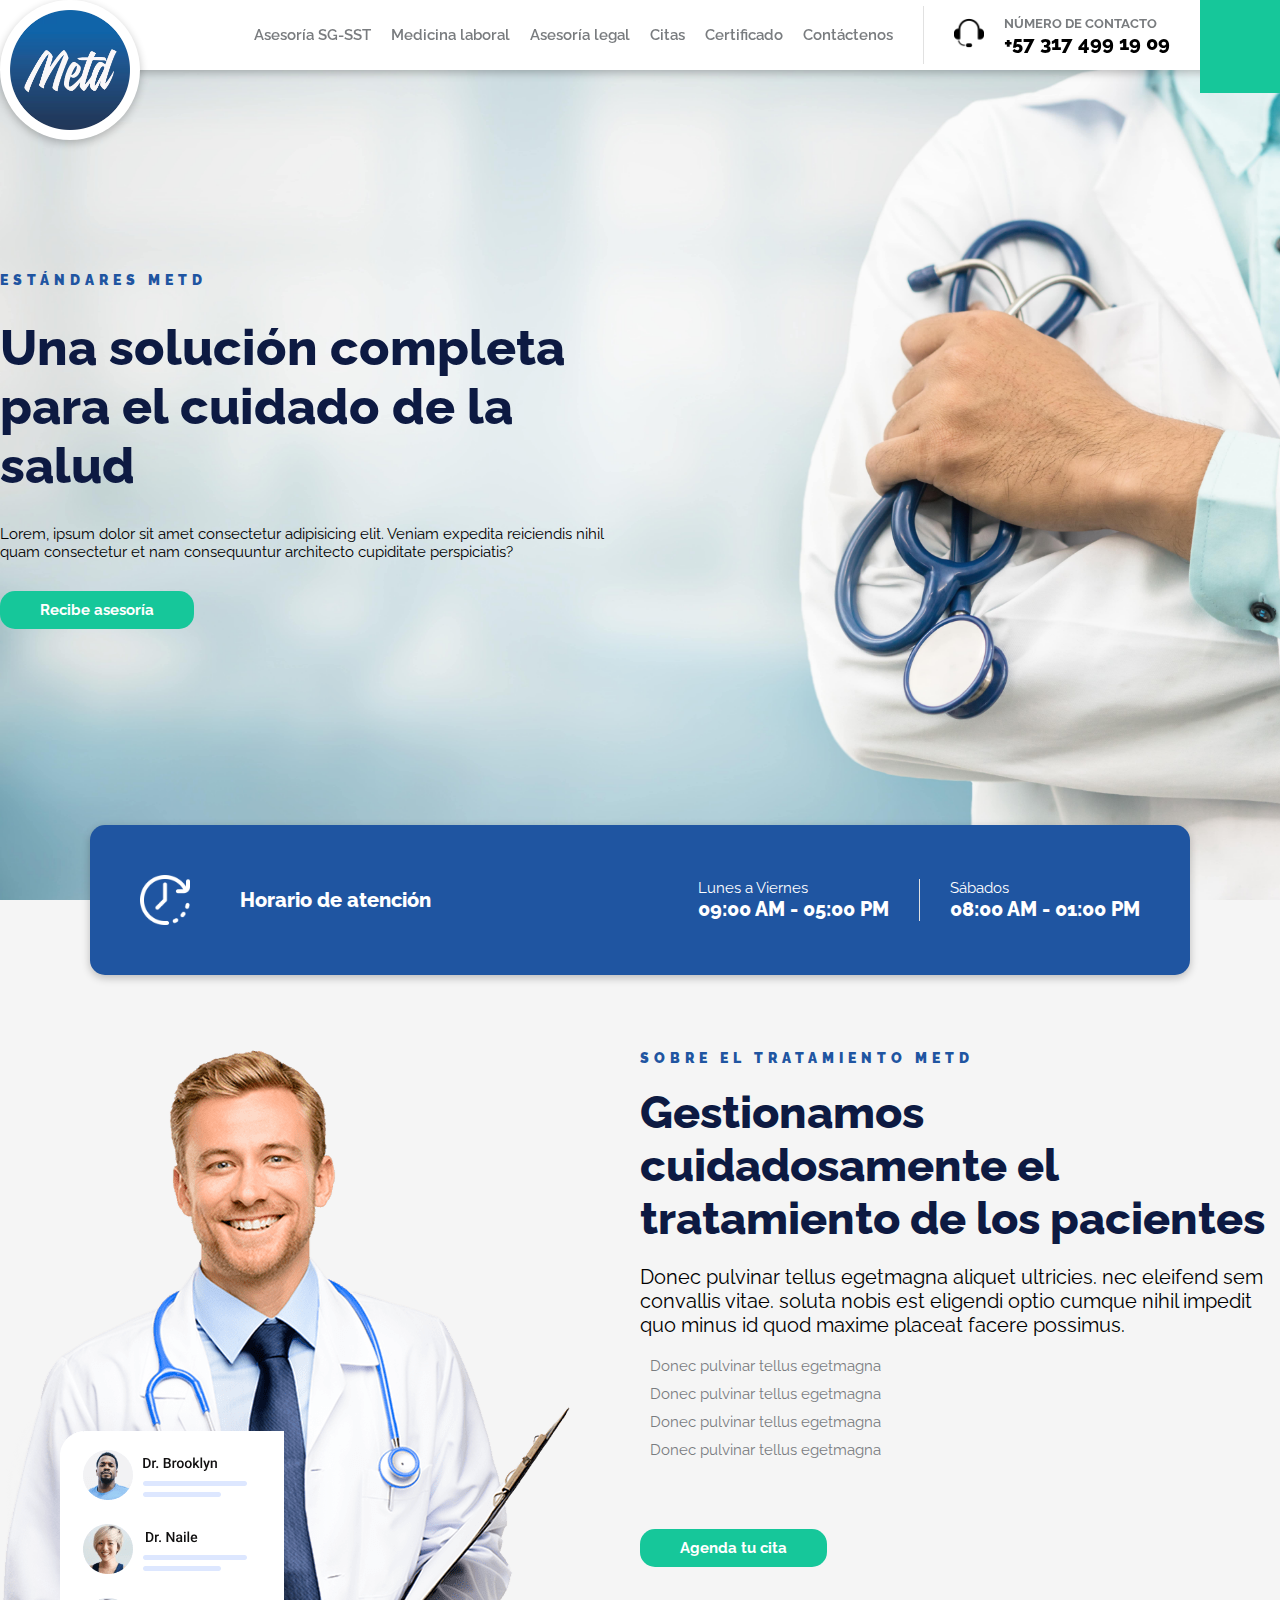
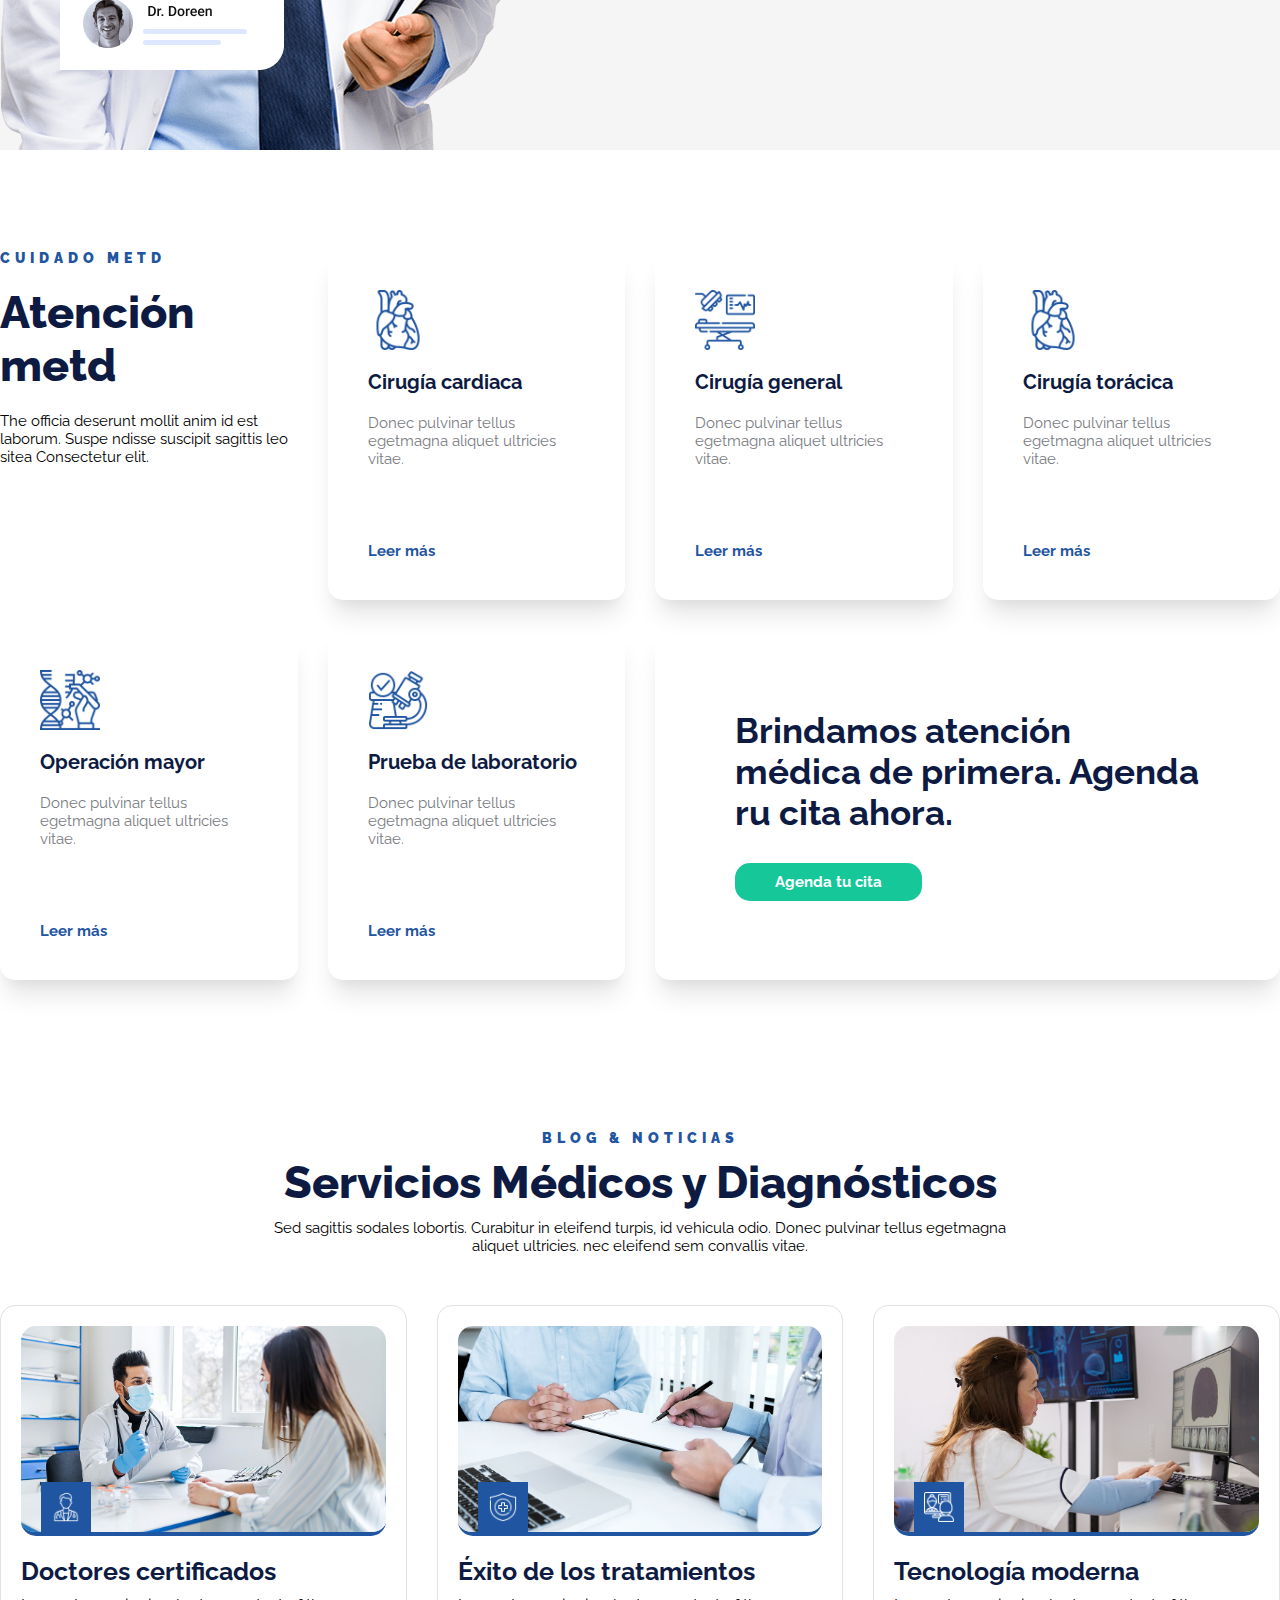
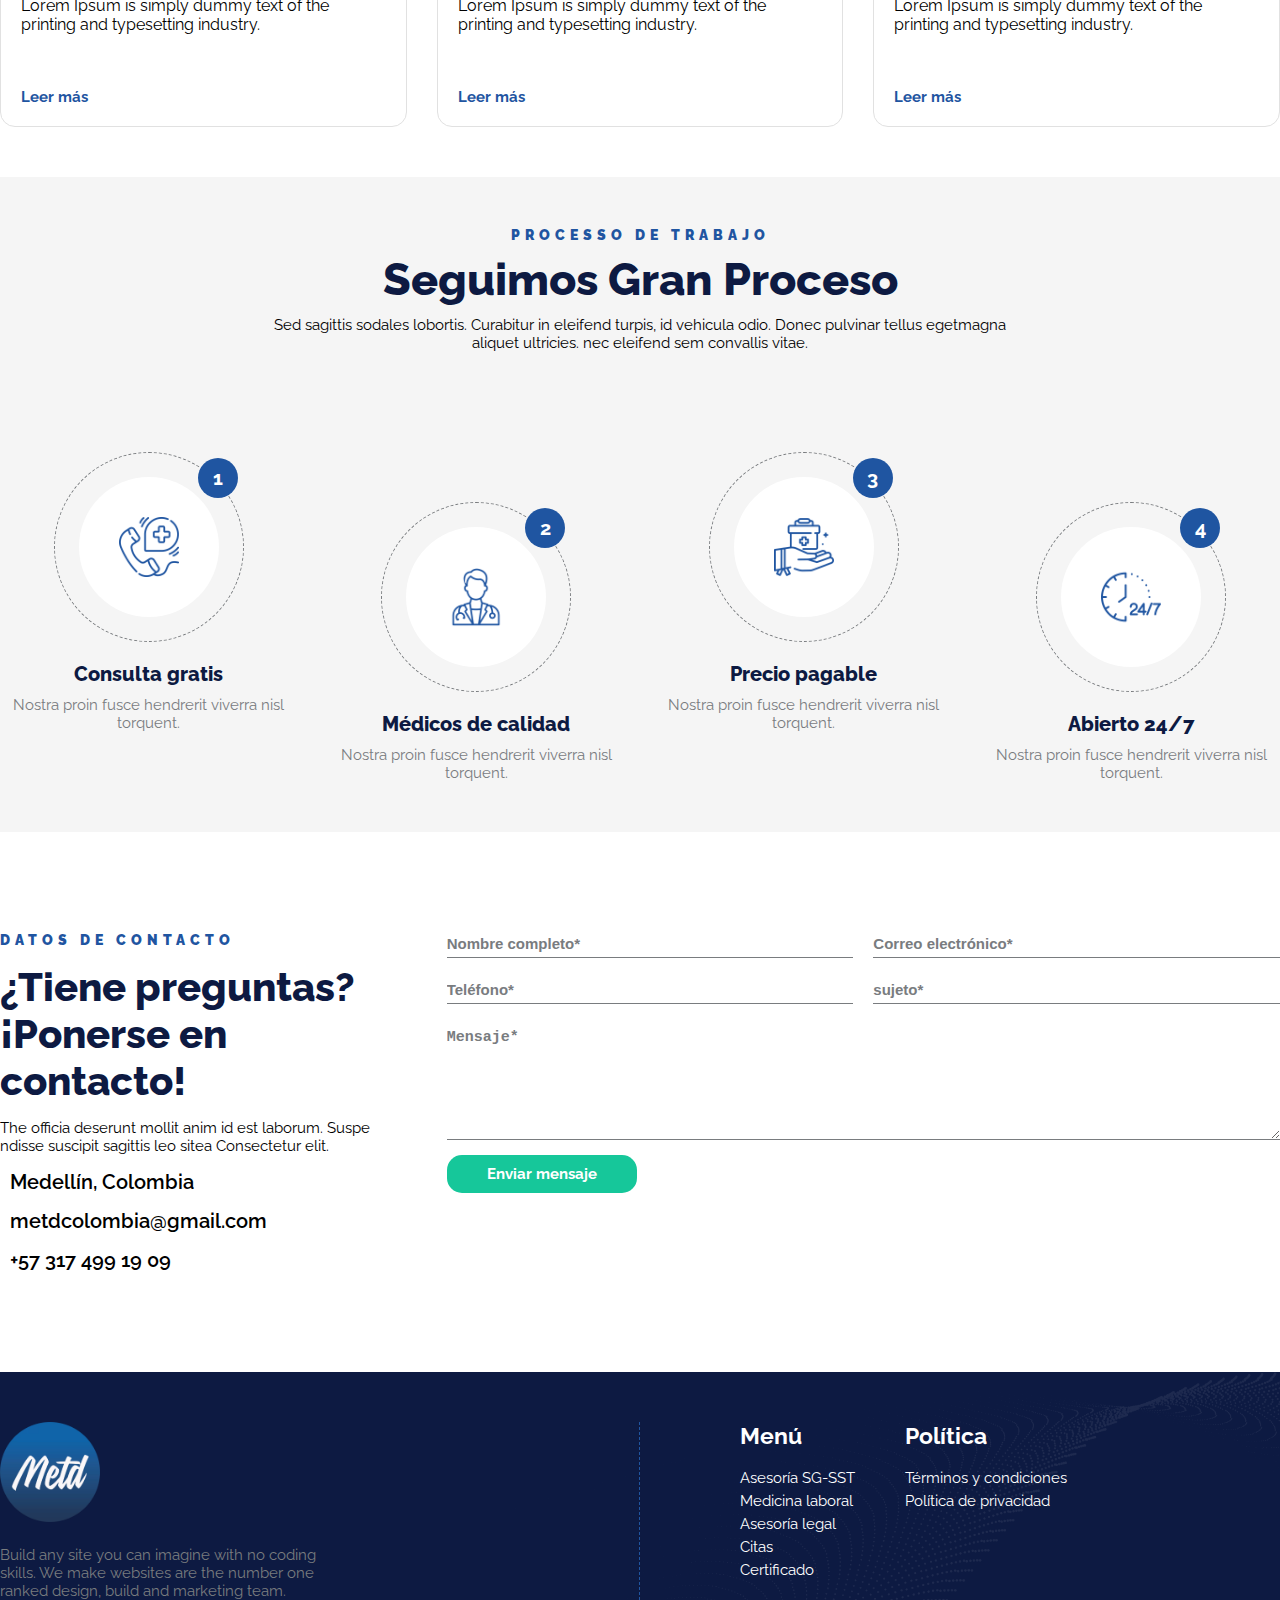
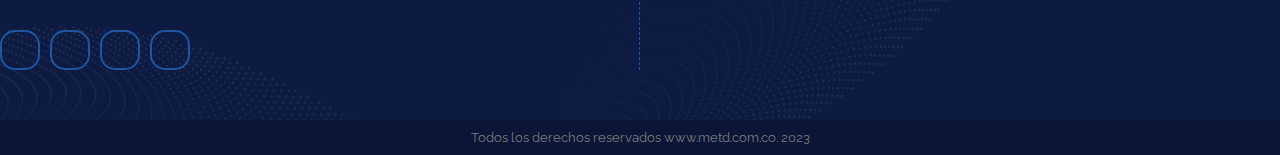
==== index.html @ d7924071 "cambios" ====
<!DOCTYPE html>
<html lang="en">
<head>
    <meta charset="UTF-8">
    <meta http-equiv="X-UA-Compatible" content="IE=edge">
    <meta name="viewport" content="width=device-width, initial-scale=1.0">

    <!-- ---------------ANIMATE_AOS---------------------- -->
    <link href="https://unpkg.com/aos@2.3.1/dist/aos.css" rel="stylesheet">

    <!-- ----------LINKS OWL CAROUSEL----------------- -->    
    <link rel="stylesheet" href="https://cdnjs.cloudflare.com/ajax/libs/OwlCarousel2/2.3.4/assets/owl.carousel.min.css"/>
    <link rel="stylesheet" href="https://cdnjs.cloudflare.com/ajax/libs/OwlCarousel2/2.3.4/assets/owl.theme.default.min.css"/>

    <!-- -----------BOOTSTRAP------------------ -->
    <link href="https://cdn.jsdelivr.net/npm/bootstrap@5.2.2/dist/css/bootstrap.min.css" rel="stylesheet" integrity="sha384-Zenh87qX5JnK2Jl0vWa8Ck2rdkQ2Bzep5IDxbcnCeuOxjzrPF/et3URy9Bv1WTRi" crossorigin="anonymous"/>

    <!-- ----------LINKS FONTAWESOME -------------------->
    <link rel="stylesheet" href="https://cdnjs.cloudflare.com/ajax/libs/font-awesome/6.2.0/css/all.min.css" integrity="sha512-xh6O/CkQoPOWDdYTDqeRdPCVd1SpvCA9XXcUnZS2FmJNp1coAFzvtCN9BmamE+4aHK8yyUHUSCcJHgXloTyT2A==" crossorigin="anonymous" referrerpolicy="no-referrer" />

    <title>Home | Metd</title>

    <link rel="stylesheet" href="css/style.css?v=1.4">
    <link rel="stylesheet" href="css/frameWorkLaooz.css?v=1.4">

</head>
<body>

    <!-- -------------------HEADER-------------------------- -->
    <header class="header width-100">
        <div class="content-header width-100 width-lg margin-auto content-between">
            <div class="left-header">
                <div class="logo-header width-140px height-140px border-radius-md padding-10 bg-white">
                    <img src="img/logo-metd-blanco.webp" alt="" class="width-100">
                </div>
            </div>
            <div class="right-header d-flex">
                <div class="menu-header padding-right-30 padding-x-20 border-right-1">
                    <nav class="navigator d-flex gap-20">
                        <a href="#" class="link-nav font-size-15 font-weight-600 color-text">Asesoría SG-SST</a>
                        <a href="#" class="link-nav font-size-15 font-weight-600 color-text">Medicina laboral</a>
                        <a href="#" class="link-nav font-size-15 font-weight-600 color-text">Asesoría legal</a>
                        <a href="#" class="link-nav font-size-15 font-weight-600 color-text">Citas</a>
                        <a href="#" class="link-nav font-size-15 font-weight-600 color-text">Certificado</a>
                        <a href="#" class="link-nav font-size-15 font-weight-600 color-text">Contáctenos</a>
                    </nav>
                </div>
                <div class="contact-header margin-y-30 d-flex gap-20">
                    <div class="icon-call">
                        <img src="img/support.png" alt="" class="width-30px">
                    </div>
                    <div class="date-contact">
                        <p class="title-contact font-size-13 font-weight-700 color-text">NÚMERO DE CONTACTO</p>
                        <h3 class="number-contact font-size-20 font-weight-800 color-black">+57 317 499 19 09</h3>
                    </div>
                </div>
                <div class="canvas-menu">
                    <i class="fa-solid fa-bars font-size-30 padding-40 color-white bg-secundario"></i>
                </div>
            </div>
        </div>
    </header>



    <!-- ----------------------COVER------------------------ -->
    <div class="cover d-flex-column">
        <div class="back-cover-home position-relative"></div>
        <div class="abs-cover width-100 position-absolute">
            <div class="content-cover width-100 min-height-vh width-lg margin-auto d-flex">
                <div class="text-cover d-flex-column gap-30 width-50">
                    <h3 class="stand">ESTÁNDARES METD</h3>
                    <h1 class="title-cover font-size-50 font-weight-800 color-terciario">Una solución completa para el cuidado de la salud</h1>
                    <p class="paragraph-cover font-size-15 color-black">Lorem, ipsum dolor sit amet consectetur adipisicing elit. Veniam expedita reiciendis nihil quam consectetur et nam consequuntur architecto cupiditate perspiciatis?</p>
                    <a href="#" class="btn-metd btn-cover color-white bg-secundario">Recibe asesoría</a>
                </div>
            </div>
        </div>
    </div>


    <!-- ----------------------HORARY----------------------- -->
    <div class="horary width-100">
        <div class="content-horary width-100 width-md margin-auto bg-principal border-radius-15 padding-50 content-between">
            <div class="left-horary">
                <div class="head-horary d-flex gap-50">
                    <img src="img/wall-clock.png" alt="" class="width-50px">
                    <h2 class="title-horary font-size-20 font-weight-800 color-white">Horario de atención</h2>
                </div>
            </div>
            <div class="right-horary d-flex gap-30">
                <div class="item-hour padding-right-30 border-right-1">
                    <p class="subtitle-hour font-size-15 color-white">Lunes a Viernes</p>
                    <h3 class="time-hour font-size-20 font-weight-800 color-white">09:00 AM - 05:00 PM</h3>
                </div>
                <div class="item-hour">
                    <p class="subtitle-hour font-size-15 color-white">Sábados</p>
                    <h3 class="time-hour font-size-20 font-weight-800 color-white">08:00 AM - 01:00 PM</h3>
                </div>
            </div>
        </div>
    </div>


    <!-- ---------------------IF------------------------ -->
    <div class="if width-100 padding-top-100 bg-gris">
        <div class="content-if width-100 width-lg margin-auto padding-top-50 grid-column-2">
            <div class="img-if d-flex-end">
                <img src="img/process-thumb-min.png" alt="" class="position-relative">
                <img src="img/comments.png" alt="" class="position-absolute">
            </div>
            <div class="text-if d-flex-column gap-20">
                <h3 class="stand">SOBRE EL TRATAMIENTO METD</h3>
                <h2 class="title-if font-size-45 font-weight-800 color-terciario">Gestionamos cuidadosamente el tratamiento de los pacientes</h2>
                <p class="paragraph-if font-size-20 color-black">Donec pulvinar tellus egetmagna aliquet ultricies. nec 
                    eleifend sem convallis vitae. soluta nobis est eligendi optio 
                    cumque nihil impedit quo minus id quod maxime placeat 
                    facere possimus.</p>
                <div class="items-if d-flex-column gap-10">
                    <p class="item-vent font-size-15 color-text"><i class="fa-solid fa-circle-check margin-right-10 color-principal"></i>Donec pulvinar tellus egetmagna</p>
                    <p class="item-vent font-size-15 color-text"><i class="fa-solid fa-circle-check margin-right-10 color-principal"></i>Donec pulvinar tellus egetmagna</p>
                    <p class="item-vent font-size-15 color-text"><i class="fa-solid fa-circle-check margin-right-10 color-principal"></i>Donec pulvinar tellus egetmagna</p>
                    <p class="item-vent font-size-15 color-text"><i class="fa-solid fa-circle-check margin-right-10 color-principal"></i>Donec pulvinar tellus egetmagna</p>
                </div>
                <a href="#" class="btn-metd btn-cite margin-top-50 color-white bg-secundario">Agenda tu cita</a>
            </div>
        </div>
    </div>


    <!-- ---------------------CARDS_METD---------------------- -->
    <div class="cards width-100">
        <div class="content-cards width-100 width-lg margin-auto padding-x-100 d-flex-column gap-30">
            <div class="row-cards grid-column-4 gap-30">
                <div class="card-health d-flex-column gap-20">
                    <h3 class="stand">CUIDADO METD</h3>
                    <h2 class="title-card font-size-45 font-weight-800 color-terciario">Atención metd</h2>
                    <p class="font-size-15 color-black">The officia deserunt mollit anim 
                        id est laborum. Suspe ndisse suscipit 
                        sagittis leo sitea Consectetur elit.</p>
                </div>
                <div class="card-health-box width-100 height-350px padding-40 d-flex-column gap-20 border-radius-15">
                    <img src="img/heart.png" alt="" class="width-60px">
                    <h2 class="title-card font-size-20 font-weight-700 color-terciario">Cirugía cardiaca</h2>
                    <p class="font-size-15 color-text">Donec pulvinar tellus egetmagna 
                        aliquet ultricies vitae.</p>
                    <a href="#" class="link-read margin-top-auto font-size-15 font-weight-700 color-principal">Leer más<i class="fa-solid fa-arrow-right margin-left-10"></i></a>
                </div>
                <div class="card-health-box width-100 height-350px padding-40 d-flex-column gap-20 border-radius-15">
                    <img src="img/surgery-room.png" alt="" class="width-60px">
                    <h2 class="title-card font-size-20 font-weight-700 color-terciario">Cirugía general</h2>
                    <p class="font-size-15 color-text">Donec pulvinar tellus egetmagna 
                        aliquet ultricies vitae.</p>
                    <a href="#" class="link-read margin-top-auto font-size-15 font-weight-700 color-principal">Leer más<i class="fa-solid fa-arrow-right margin-left-10"></i></a>
                </div>
                <div class="card-health-box width-100 height-350px padding-40 d-flex-column gap-20 border-radius-15">
                    <img src="img/heart.png" alt="" class="width-60px">
                    <h2 class="title-card font-size-20 font-weight-700 color-terciario">Cirugía torácica</h2>
                    <p class="font-size-15 color-text">Donec pulvinar tellus egetmagna 
                        aliquet ultricies vitae.</p>
                    <a href="#" class="link-read margin-top-auto font-size-15 font-weight-700 color-principal">Leer más<i class="fa-solid fa-arrow-right margin-left-10"></i></a>
                </div>
            </div>
            <div class="row-cards-2">
                <div class="card-health-box width-100 height-350px padding-40 d-flex-column gap-20 border-radius-15">
                    <img src="img/genetic.png" alt="" class="width-60px">
                    <h2 class="title-card font-size-20 font-weight-700 color-terciario">Operación mayor</h2>
                    <p class="font-size-15 color-text">Donec pulvinar tellus egetmagna 
                        aliquet ultricies vitae.</p>
                    <a href="#" class="link-read margin-top-auto font-size-15 font-weight-700 color-principal">Leer más<i class="fa-solid fa-arrow-right margin-left-10"></i></a>
                </div>
                <div class="card-health-box width-100 height-350px padding-40 d-flex-column gap-20 border-radius-15">
                    <img src="img/research.png" alt="" class="width-60px">
                    <h2 class="title-card font-size-20 font-weight-700 color-terciario">Prueba de laboratorio</h2>
                    <p class="font-size-15 color-text">Donec pulvinar tellus egetmagna 
                        aliquet ultricies vitae.</p>
                    <a href="#" class="link-read margin-top-auto font-size-15 font-weight-700 color-principal">Leer más<i class="fa-solid fa-arrow-right margin-left-10"></i></a>
                </div>
                <div class="card-health-box width-100 height-350px d-flex-column padding-80 gap-30 border-radius-15">
                    <h2 class="title-card font-size-35 font-weight-700 color-terciario">Brindamos atención médica  de primera. Agenda ru cita ahora.</h2>
                    <a href="#" class="btn-metd btn-agend color-white bg-secundario">Agenda tu cita</a>
                </div>
            </div>
        </div>
    </div>


    <!-- ----------------------BLOG----------------------- -->
    <div class="blog width-100">
        <div class="content-blog width-100 width-lg margin-auto padding-x-50">
            <div class="head-global width-100 d-flex-column d-flex-center gap-10 text-center margin-bottom-50">
                <h3 class="stand">BLOG & NOTICIAS</h3>
                <h2 class="title-global font-size-45 font-weight-800 color-terciario">Servicios Médicos y Diagnósticos</h2>
                <p class="paragraph-global width-sm font-size-15 color-black margin-auto">Sed sagittis sodales lobortis. Curabitur in eleifend turpis, 
                    id vehicula odio. Donec pulvinar tellus 
                    egetmagna aliquet ultricies. nec eleifend sem convallis vitae.</p>
            </div>
            <div class="row-blog grid-column-3 gap-30">
                <div class="card-blog width-100 padding-20 border-radius-15 overflow-hidden border-1 d-flex-column gap-20">
                    <div class="img-blog width-100 height-210px d-flex-end border-radius-15 overflow-hidden">
                        <img src="img/blog-01.jpg" alt="" class="width-100 height-100 object-cover position-relative">
                        <img src="img/doctor-white.png" alt="" class="width-50px bg-principal margin-left-20 position-absolute padding-10">
                    </div>
                    <div class="text-blog width-100 height-150px d-flex-column gap-10">
                        <h2 class="title-text font-size-25 font-weight-700 color-terciario">Doctores certificados</h2>
                        <p class="descrip-text">Lorem Ipsum is simply dummy text of the 
                            printing and typesetting industry.</p>
                        <a href="#" class="btn-note font-size-15 font-weight-700 color-principal margin-top-auto">Leer más<i class="fa-solid fa-arrow-right margin-left-10"></i></a>
                    </div>
                </div>
                <div class="card-blog width-100 padding-20 border-radius-15 overflow-hidden border-1 d-flex-column gap-20">
                    <div class="img-blog width-100 height-210px d-flex-end border-radius-15 overflow-hidden">
                        <img src="img/blog-02.jpg" alt="" class="width-100 height-100 object-cover position-relative">
                        <img src="img/health-insurance.png" alt="" class="width-50px bg-principal margin-left-20 position-absolute padding-10">
                    </div>
                    <div class="text-blog width-100 height-150px d-flex-column gap-10">
                        <h2 class="title-text font-size-25 font-weight-700 color-terciario">Éxito de los tratamientos</h2>
                        <p class="descrip-text">Lorem Ipsum is simply dummy text of the 
                            printing and typesetting industry.</p>
                        <a href="#" class="btn-note font-size-15 font-weight-700 color-principal margin-top-auto">Leer más<i class="fa-solid fa-arrow-right margin-left-10"></i></a>
                    </div>
                </div>
                <div class="card-blog width-100 padding-20 border-radius-15 overflow-hidden border-1 d-flex-column gap-20">
                    <div class="img-blog width-100 height-210px d-flex-end border-radius-15 overflow-hidden">
                        <img src="img/blog-03.jpg" alt="" class="width-100 height-100 object-cover position-relative">
                        <img src="img/online-interview.png" alt="" class="width-50px bg-principal margin-left-20 position-absolute padding-10">
                    </div>
                    <div class="text-blog width-100 height-150px d-flex-column gap-10">
                        <h2 class="title-text font-size-25 font-weight-700 color-terciario">Tecnología moderna</h2>
                        <p class="descrip-text">Lorem Ipsum is simply dummy text of the 
                            printing and typesetting industry.</p>
                        <a href="#" class="btn-note font-size-15 font-weight-700 color-principal margin-top-auto">Leer más<i class="fa-solid fa-arrow-right margin-left-10"></i></a>
                    </div>
                </div>
            </div>
        </div>
    </div>


    <!-- ---------------------------PROCESS--------------------------- -->
    <div class="process width-100 bg-gris">
        <div class="content-process width-lg margin-auto padding-x-50">
            <div class="head-global width-100 d-flex-column d-flex-center gap-10 text-center margin-bottom-50">
                <h3 class="stand">PROCESSO DE TRABAJO</h3>
                <h2 class="title-global font-size-45 font-weight-800 color-terciario">Seguimos Gran Proceso</h2>
                <p class="paragraph-global width-sm font-size-15 color-black margin-auto">Sed sagittis sodales lobortis. Curabitur in eleifend turpis, 
                    id vehicula odio. Donec pulvinar tellus 
                    egetmagna aliquet ultricies. nec eleifend sem convallis vitae.</p>
            </div>
            <div class="row-process grid-column-4 gap-30">
                <div class="item-process width-100 d-flex-column d-flex-center gap-20 border-radius-md">
                    <div class="img-process d-flex-column d-flex-center width-190px height-190px border-radius-md position-relative">
                        <div class="img-relative position-relative width-140px height-140px bg-white padding-40 border-radius-md">
                            <img src="img/emergency-call.png" alt="" class="width-100">
                        </div>
                        <p class="number-item position-absolute d-flex-center right-5 top-5 width-40px height-40px bg-principal border-radius-md font-size-20 font-weight-700 color-white">1</p>
                    </div>
                    <div class="text-process width-100 text-center">
                        <h2 class="title-process font-size-20 font-weight-800 color-terciario margin-bottom-10">Consulta gratis</h2>
                        <p class="paragraph-process font-size-15 color-text">Nostra proin fusce hendrerit viverra nisl torquent.</p>
                    </div>
                </div>
                <div class="item-process width-100 d-flex-column d-flex-center gap-20 border-radius-md padding-top-100">
                    <div class="img-process d-flex-column d-flex-center width-190px height-190px border-radius-md position-relative">
                        <div class="img-relative position-relative width-140px height-140px bg-white padding-40 border-radius-md">
                            <img src="img/doctor-blue.png" alt="" class="width-100">
                        </div>
                        <p class="number-item position-absolute d-flex-center right-5 top-5 width-40px height-40px bg-principal border-radius-md font-size-20 font-weight-700 color-white">2</p>
                    </div>
                    <div class="text-process width-100 text-center">
                        <h2 class="title-process font-size-20 font-weight-800 color-terciario margin-bottom-10">Médicos de calidad</h2>
                        <p class="paragraph-process font-size-15 color-text">Nostra proin fusce hendrerit viverra nisl torquent.</p>
                    </div>
                </div>
                <div class="item-process width-100 d-flex-column d-flex-center gap-20 border-radius-md">
                    <div class="img-process d-flex-column d-flex-center width-190px height-190px border-radius-md position-relative">
                        <div class="img-relative position-relative width-140px height-140px bg-white padding-40 border-radius-md">
                            <img src="img/first-aid-kit.png" alt="" class="width-100">
                        </div>
                        <p class="number-item position-absolute d-flex-center right-5 top-5 width-40px height-40px bg-principal border-radius-md font-size-20 font-weight-700 color-white">3</p>
                    </div>
                    <div class="text-process width-100 text-center">
                        <h2 class="title-process font-size-20 font-weight-800 color-terciario margin-bottom-10">Precio pagable</h2>
                        <p class="paragraph-process font-size-15 color-text">Nostra proin fusce hendrerit viverra nisl torquent.</p>
                    </div>
                </div>
                <div class="item-process width-100 d-flex-column d-flex-center gap-20 border-radius-md padding-top-100">
                    <div class="img-process d-flex-column d-flex-center width-190px height-190px border-radius-md position-relative">
                        <div class="img-relative position-relative width-140px height-140px bg-white padding-40 border-radius-md">
                            <img src="img/24-hours-delivery.png" alt="" class="width-100">
                        </div>
                        <p class="number-item position-absolute d-flex-center right-5 top-5 width-40px height-40px bg-principal border-radius-md font-size-20 font-weight-700 color-white">4</p>
                    </div>
                    <div class="text-process width-100 text-center">
                        <h2 class="title-process font-size-20 font-weight-800 color-terciario margin-bottom-10">Abierto 24/7</h2>
                        <p class="paragraph-process font-size-15 color-text">Nostra proin fusce hendrerit viverra nisl torquent.</p>
                    </div>
                </div>
            </div>
        </div>
    </div>


    <!-- ----------------------------CONTACTO---------------------------- -->
    <div class="contact width-100">
        <div class="content-contact width-100 width-lg margin-auto padding-x-100">
            <div class="left-contact d-flex-column gap-15">
                <h3 class="stand">DATOS DE CONTACTO</h3>
                <h2 class="title-contact font-size-40 font-weight-800 color-terciario">¿Tiene preguntas? ¡Ponerse en contacto!</h2>
                <p class="paragraph-contact font-size-15 color-black">The officia deserunt mollit anim id est laborum. Suspe ndisse 
                    suscipit sagittis leo sitea Consectetur elit.</p>
                <h4 class="item-contact font-size-20 font-weight-600 color-black"><i class="fa-solid fa-location-dot margin-right-10 color-principal"></i> Medellín, Colombia</h4>
                <h4 class="item-contact font-size-20 font-weight-600 color-black"><i class="fa-solid fa-envelope margin-right-10 color-principal"></i> metdcolombia@gmail.com</h4>
                <h4 class="item-contact font-size-20 font-weight-600 color-black"><i class="fa-solid fa-phone margin-right-10 color-principal"></i> +57 317 499 19 09</h4>
            </div>
            <div class="right-contact width-100">
                <form action="" class="form-contact width-100 d-flex-column gap-20">
                    <div class="item-form grid-column-2 gap-20 width-100">
                        <input type="text" name="" id="" placeholder="Nombre completo*">
                        <input type="email" name="" id="" placeholder="Correo electrónico*">
                    </div>
                    <div class="item-form grid-column-2 gap-20 width-100">
                        <input type="text" placeholder="Teléfono*">
                        <input type="text" placeholder="sujeto*">
                    </div>
                    <div class="item-form width-100">
                        <textarea name="" id="" cols="30" rows="7" placeholder="Mensaje*"></textarea>
                    </div>
                    <div class="item-form">
                        <a href="#" class="btn-metd color-white bg-secundario">Enviar mensaje</a>
                    </div>
                </form>
            </div>
        </div>
    </div>


    <!-- -------------------------------FOOTER------------------------ -->
    <footer class="footer width-100 bg-terciario">
        <div class="content-footer width-100 width-lg margin-auto padding-x-50 grid-column-2 d-flex-start">
            <div class="left-footer width-100 d-flex-column gap-30">
                <div class="logo-footer">
                    <img src="img/logo-metd-blanco.webp" alt="" class="width-100px margin-bottom-20">
                    <p class="descrip-metd font-size-15 color-text width-50">Build any site you can imagine with no coding skills. 
                    We make websites are the number one ranked design, 
                    build and marketing team.</p>
                </div>
                <div class="redes-footer d-flex gap-10">
                    <a href="#" class="link-social"><i class="fa-brands fa-facebook"></i></a>
                    <a href="#" class="link-social"><i class="fa-brands fa-instagram"></i></a>
                    <a href="#" class="link-social"><i class="fa-brands fa-twitter"></i></a>
                    <a href="#" class="link-social"><i class="fa-brands fa-youtube"></i></a>
                </div>
            </div>
            <div class="right-footer d-flex-start padding-left-100 gap-50">
                <div class="col-footer d-flex-column">
                    <h2 class="title-col font-size-23 font-weight-700 color-white margin-bottom-20">Menú</h2>
                    <a href="#" class="link-footer font-size-15 color-white margin-bottom-5">Asesoría SG-SST</a>
                    <a href="#" class="link-footer font-size-15 color-white margin-bottom-5">Medicina laboral</a>
                    <a href="#" class="link-footer font-size-15 color-white margin-bottom-5">Asesoría legal</a>
                    <a href="#" class="link-footer font-size-15 color-white margin-bottom-5">Citas</a>
                    <a href="#" class="link-footer font-size-15 color-white">Certificado</a>
                </div>
                <div class="col-footer d-flex-column">
                    <h2 class="title-col font-size-23 font-weight-700 color-white margin-bottom-20">Política</h2>
                    <a href="#" class="link-footer font-size-15 color-white margin-bottom-5">Términos y condiciones</a>
                    <a href="#" class="link-footer font-size-15 color-white">Política de privacidad</a>
                </div>
            </div>
        </div>
        <div class="copy width-100 bg-copy">
            <div class="copyright width-100 width-lg margin-auto text-center padding-x-10">
                <p class="font-size-13 color-text">Todos los derechos reservados www.metd.com.co. 2023</p>
            </div>
        </div>
    </footer>



    <!-- -----------------cdn slider carousel--------------- -->
    <script src="https://code.jquery.com/jquery-3.6.0.min.js"></script> 
    <script src="https://cdnjs.cloudflare.com/ajax/libs/OwlCarousel2/2.3.4/owl.carousel.min.js"></script>
    
    <!-- JavaScript Bundle with Popper Bootstrap -->
    <script src="https://cdn.jsdelivr.net/npm/@popperjs/core@2.9.2/dist/umd/popper.min.js" integrity="sha384-IQsoLXl5PILFhosVNubq5LC7Qb9DXgDA9i+tQ8Zj3iwWAwPtgFTxbJ8NT4GN1R8p" crossorigin="anonymous"></script>
    <script src="https://cdn.jsdelivr.net/npm/bootstrap@5.2.2/dist/js/bootstrap.bundle.min.js" integrity="sha384-OERcA2EqjJCMA+/3y+gxIOqMEjwtxJY7qPCqsdltbNJuaOe923+mo//f6V8Qbsw3" crossorigin="anonymous"></script>

    <!-- -------------------ANIMATE_AOS---------------------- -->
    <script src="https://unpkg.com/aos@2.3.1/dist/aos.js"></script>
    <script>AOS.init();</script>

</body>
</html>
---- css/style.css ----
@import url('https://fonts.googleapis.com/css2?family=Raleway:wght@100;200;300;400;500;600;700;800;900&display=swap');

:root {
    --color_principal: #1F55A1;
    --color_secundario: #16C79A;
    --color_terciario: #0D1A42;
    --color_black: #000;
    --color_white: #fff;
    --color_text: #797C7F;
    --fondo_gris_claro: #f5f5f5;
}

* {
    padding: 0;
    margin: 0;
    box-sizing: border-box;
}

body {
    font-family: 'Raleway', sans-serif;
}
body a {
    text-decoration: none;
}
body h1, h2, h3, h4, p {
    margin-bottom: 0; 
}
body input:focus {
    box-shadow: none;
    outline: 0;
}


.color-principal {color: var(--color_principal);}
.color-secundario {color: var(--color_secundario);}
.color-terciario{ color: var(--color_terciario);}
.bg-principal {background-color: var(--color_principal);}
.bg-secundario {background-color: var(--color_secundario);}
.bg-terciario {background-color: var(--color_terciario);}
.bg-copy { background-color: #0b1535}
.bg-gris {background-color: var(--fondo_gris_claro);}
.color-text {color: var(--color_text);}
.color-star {color: var(--color_star);}
.bg-claro {background-color: var(--color_box_claro);}



/* -------------------HEADER------------------- */
.header {
    background-color: var(--color_white);
    position: fixed;
    top: 0;
    z-index: 99;
    box-shadow: rgba(0, 0, 0, 0.24) 0px 3px 8px;
}
.logo-header {
    margin-bottom: -70px;
    box-shadow: rgba(0, 0, 0, 0.24) 0px 3px 8px;
}


/* -----------------VARIABLE--------------------- */
.stand {
    font-size: 14px;
    font-weight: 900;
    color: var(--color_principal);
    letter-spacing: 5px;
}

.btn-metd {
    font-size: 15px;
    font-weight: 700;
    padding: 10px 40px;
    border-radius: 15px;
}


/* ------------------COVER----------------------- */
.cover {
    z-index: 3;
}
.back-cover-home {
    width: 100%;
    background-image: url(../img/banner-01.jpg);
    background-repeat: no-repeat;
    background-size: cover;
    min-height: 100vh;
}

/* ------------------HORARY-------------------- */
.horary {
    margin-top: -75px;
    position: absolute;
}
.content-horary {
    box-shadow: rgba(0, 0, 0, 0.24) 0px 3px 8px;
}


/* -----------------CARDS---------------------- */
.card-health-box {
    box-shadow: rgba(0, 0, 0, 0.1) 0px 20px 25px -5px, rgba(0, 0, 0, 0.04) 0px 10px 10px -5px;
}
.row-cards-2 {
    width: 100%;
    display: grid;
    grid-template-columns: 1fr 1fr 2.1fr;
    gap: 30px;
}

/* ------------------BLOG----------------------- */
.img-blog {
    border-bottom: 4px solid var(--color_principal);
}


/* -------------------PROCESS----------------- */
.img-process {
    border: 1px dashed var(--color_text);
}

/* ------------------CONTACT-------------------- */
.contact {
    background-image: url(../img/map-bg.png);
    background-repeat: no-repeat;
    background-size: cover;
    background-attachment: fixed;
}
.content-contact {
    display: grid;
    grid-template-columns: 1fr 2fr;
    gap: 30px;
}
.form-contact .item-form textarea,
.form-contact .item-form input[type="email"],
.form-contact .item-form input[type="text"] {
    width: 100%;
    border: none;
    border-bottom: 1px solid var(--color_text);
    background-color: transparent;
    padding: 5px 0px;
}
.form-contact .item-form textarea::placeholder,
.form-contact .item-form input[type="email"]::placeholder,
.form-contact .item-form input[type="text"]::placeholder {
    font-size: 15px;
    font-weight: 700;
    color: var(--color_text);
}

/* ----------------FOOTER--------------- */
.footer {
    background-image: url(../img/footer-bg-images.png);
    background-repeat: no-repeat;
    background-size: cover;
}
.link-social {
    width: 40px;
    height: 40px;
    border: 2px solid var(--color_principal);
    font-size: 20px;
    display: flex;
    justify-content: center;
    align-items: center;
    color: var(--color_principal);
    border-radius: 15px;
}
.left-footer {
    border-right: 1px dashed var(--color_principal);
}
---- css/frameWorkLaooz.css ----
* {
    padding: 0;
    margin: 0;
    box-sizing: border-box;
}

/* --------------WIDHT---------------- */
.width-10px{ width: 10px;}
.width-15px{ width: 15px;}
.width-20px{ width: 20px;}
.width-30px{ width: 30px;}
.width-40px{ width: 40px;}
.width-50px{ width: 50px;}
.width-60px{ width: 60px;}
.width-70px{ width: 70px;}
.width-80px{ width: 80px;}
.width-90px{ width: 90px;}
.width-100px{ width: 100px;}
.width-110px{ width: 110px;}
.width-120px{ width: 120px;}
.width-130px{ width: 130px;}
.width-140px{ width: 140px;}
.width-150px{ width: 150px;}
.width-160px{ width: 160px;}
.width-170px{ width: 170px;}
.width-180px{ width: 180px;}
.width-190px{ width: 190px;}
.width-200px{ width: 200px;}
.width-250px{ width: 250px;}
.width-260px{ width: 260px;}
.width-270px{ width: 270px;}
.width-280px{ width: 280px;}
.width-290px{ width: 290px;}
.width-300px{ width: 300px;}
.width-310px{ width: 310px;}
.width-320px{ width: 320px;}
.width-330px{ width: 330px;}
.width-340px{ width: 340px;}
.width-350px{ width: 350px;}
.width-400px{ width: 400px;}
.width-450px{ width: 450px;}
.width-500px{ width: 500px;}
.width-600px{ width: 600px;}
.width-650px{ width: 650px;}
.width-700px{ width: 700px;}
.width-800px{ width: 800px;}
.width-900px{ width: 900px;}
.width-1000px{ width: 1000px;}
.width-1080px{ width: 1080px;}

.width-20 { width: 20%;}
.width-21 { width: 21%;}
.width-22 { width: 22%;}
.width-23 { width: 23%;}
.width-24 { width: 24%;}
.width-25 { width: 25%;}
.width-40 { width: 40%;}
.width-50 { width: 50%;}
.width-60 { width: 60%;}
.width-80 { width: 80%;}
.width-100 { width: 100%;}
.width-sm {max-width: 750px;}
.width-md {max-width: 1100px;}
.width-lg {max-width: 1280px;}

/* --------------HEIGHT---------------- */
.height-1px{ height: 1px;}
.height-2px{ height: 2px;}
.height-3px{ height: 3px;}
.height-4px{ height: 4px;}
.height-5px{ height: 5px;}
.height-10px{ height: 10px;}
.height-15px{ height: 15px;}
.height-20px{ height: 20px;}
.height-30px{ height: 30px;}
.height-40px{ height: 40px;}
.height-50px{ height: 50px;}
.height-60px{ height: 60px;}
.height-70px{ height: 70px;}
.height-80px{ height: 80px;}
.height-90px{ height: 90px;}
.height-100px{ height: 100px;}
.height-110px{ height: 110px;}
.height-120px{ height: 120px;}
.height-130px{ height: 130px;}
.height-140px{ height: 140px;}
.height-150px{ height: 150px;}
.height-190px{ height: 190px;}
.height-200px{ height: 200px;}
.height-210px{ height: 210px;}
.height-220px{ height: 220px;}
.height-230px{ height: 230px;}
.height-240px{ height: 240px;}
.height-250px{ height: 250px;}
.height-260px{ height: 260px;}
.height-270px{ height: 270px;}
.height-280px{ height: 280px;}
.height-290px{ height: 290px;}
.height-300px{ height: 300px;}
.height-310px{ height: 310px;}
.height-320px{ height: 320px;}
.height-330px{ height: 330px;}
.height-340px{ height: 340px;}
.height-350px{ height: 350px;}
.height-360px{ height: 360px;}
.height-400px{ height: 400px;}
.height-500px{ height: 500px;}
.height-550px{ height: 550px;}
.height-600px{ height: 600px;}
.height-700px{ height: 700px;}
.height-800px{ height: 800px;}
.height-900px{ height: 900px;}
.height-1000px{ height: 1000px;}

.height-20 { height: 20%;}
.height-40 { height: 40%;}
.height-60 { height: 60%;}
.height-80 { height: 80%;}
.height-100 { height: 100%;}

.min-height-vh { min-height: 100vh;}

/* --------------FONT_SIZE-------------- */
.font-size-10 {font-size: 10px;}
.font-size-12 {font-size: 12px;}
.font-size-13 {font-size: 13px;}
.font-size-14 {font-size: 14px;}
.font-size-15 {font-size: 15px;}
.font-size-16 {font-size: 16px;}
.font-size-18 {font-size: 18px;}
.font-size-20 {font-size: 20px;}
.font-size-22 {font-size: 22px;}
.font-size-23 {font-size: 23px;}
.font-size-25 {font-size: 25px;}
.font-size-30 {font-size: 30px;}
.font-size-35 {font-size: 35px;}
.font-size-40 {font-size: 40px;}
.font-size-45 {font-size: 45px;}
.font-size-50 {font-size: 50px;}

/* --------------FONT_WEIGHT-------------- */
.font-weight-100 {font-weight: 100;}
.font-weight-200 {font-weight: 200;}
.font-weight-300 {font-weight: 300;}
.font-weight-400 {font-weight: 400;}
.font-weight-500 {font-weight: 500;}
.font-weight-600 {font-weight: 600;}
.font-weight-700 {font-weight: 700;}
.font-weight-800 {font-weight: 800;}
.font-weight-900 {font-weight: 900;}

/* --------------LINE_HEIGHT--------------- */
.line-height-20 {line-height: 20px;}
.line-height-25 {line-height: 25px;}
.line-height-30 {line-height: 30px;}
.line-height-35 {line-height: 35px;}
.line-height-40 {line-height: 40px;}
.line-height-45 {line-height: 45px;}
.line-height-50 {line-height: 50px;}
.line-height-55 {line-height: 55px;}
.line-height-60 {line-height: 60px;}

/* ---------------TEXT-ALIGN---------------- */
.text-center {text-align: center;}
.text-right {text-align: right;}
.text-left {text-align: left;}
.text-justify {text-align: justify;}


/* --------------BORDER-RADIUS------------------- */
.border-radius-5 { border-radius: 5px;}
.border-radius-10 { border-radius: 10px;}
.border-radius-15 { border-radius: 15px;}
.border-radius-20 { border-radius: 20px;}
.border-radius-50 { border-radius: 50px;}
.border-radius-md { border-radius: 50%;}
.border-radius-100 { border-radius: 100%;}

.border-radius-top-5 { border-radius: 5px 5px 0px 0px;}
.border-radius-top-10 { border-radius: 10px 10px 0px 0px;}
.border-radius-top-15 { border-radius: 15px 15px 0px 0px;}
.border-radius-top-20 { border-radius: 20px 20px 0px 0px;}

.border-radius-right-5 { border-radius: 0px 5px 5px 0px;}
.border-radius-right-10 { border-radius: 0px 10px 10px 0px;}
.border-radius-right-15 { border-radius: 0px 15px 15px 0px;}
.border-radius-right-20 { border-radius: 0px 20px 20px 0px;}

.border-radius-bottom-5 { border-radius: 0px 0px 5px 5px;}
.border-radius-bottom-10 { border-radius: 0px 0px 10px 10px;}
.border-radius-bottom-15 { border-radius: 0px 0px 15px 15px;}
.border-radius-bottom-20 { border-radius: 0px 0px 20px 20px;}

.border-radius-left-5 { border-radius: 5px 0px 0px 5px;}
.border-radius-left-10 { border-radius: 10px 0px 0px 10px;}
.border-radius-left-15 { border-radius: 15px 0px 0px 15px;}
.border-radius-left-20 { border-radius: 20px 0px 0px 20px;}


/* --------------BORDER-------------------------- */
.border-1 { border: 1px solid #e1e1e1;}
.border-2 { border: 2px solid #e1e1e1;}
.border-3 { border: 3px solid #e1e1e1;}
.border-4 { border: 4px solid #e1e1e1;}
.border-5 { border: 5px solid #e1e1e1;}
.border-6 { border: 6px solid #e1e1e1;}
/* --------------BORDER-TOP----------------------- */
.border-top-1 { border-top: 1px solid #e1e1e1;}
.border-top-2 { border-top: 2px solid #e1e1e1;}
.border-top-3 { border-top: 3px solid #e1e1e1;}
.border-top-4 { border-top: 4px solid #e1e1e1;}
.border-top-5 { border-top: 5px solid #e1e1e1;}
/* --------------BORDER-RIGHT----------------------- */
.border-right-1 { border-right: 1px solid #e1e1e1;}
.border-right-2 { border-right: 2px solid #e1e1e1;}
.border-right-3 { border-right: 3px solid #e1e1e1;}
.border-right-4 { border-right: 4px solid #e1e1e1;}
.border-right-5 { border-right: 5px solid #e1e1e1;}
/* --------------BORDER-BOTTOM----------------------- */
.border-bottom-1 { border-bottom: 1px solid #e1e1e1;}
.border-bottom-2 { border-bottom: 2px solid #e1e1e1;}
.border-bottom-3 { border-bottom: 3px solid #e1e1e1;}
.border-bottom-4 { border-bottom: 4px solid #e1e1e1;}
.border-bottom-5 { border-bottom: 5px solid #e1e1e1;}
/* -------------BORDER-LEFT----------------------- */
.border-left-1 { border-left: 1px solid #e1e1e1;}
.border-left-2 { border-left: 2px solid #e1e1e1;}
.border-left-3 { border-left: 3px solid #e1e1e1;}
.border-left-4 { border-left: 4px solid #e1e1e1;}
.border-left-5 { border-left: 5px solid #e1e1e1;}


/* --------------DISPLAY-FLEX-------- */
.d-flex {
    display: flex;
    align-items: center;
}
.d-flex-wrap {
    display: flex;
    flex-flow: row wrap;
    align-items: center;
}
.d-flex-column {
    display: flex;
    flex-direction: column;
    align-items: flex-start;
}
.d-flex-column-reverse {
    display: flex;
    flex-direction: column-reverse;
}
.d-flex-right {
    display: flex;
    justify-content: right;
    align-items: center;
}
.d-flex-left {
    display: flex;
    justify-content: left;
    align-items: center;
}
.d-flex-center {
    display: flex;
    justify-content: center;
    align-items: center;
}
.content-between {
    display: flex;
    align-items: center;
    justify-content: space-between;
}
.content-around {
    display: flex;
    justify-content: space-around;
}
.content-center {
    display: flex;
    justify-content: center;
}
.aling-center { 
    display: flex;
    align-items: center;
}
.d-flex-start {
    display: flex;
    justify-content: flex-start;
    align-items: flex-start;
}
.d-flex-end {
    display: flex;
    flex-direction: column;
    justify-content: flex-end;
    align-items: flex-start;
}
.d-flex-column-start {
    display: flex;
    flex-direction: column;
    justify-content: flex-start;
    align-items: flex-start;
}

.order-2 { order: 2;}


/* --------------DISPLAY-GRID-------- */
.grid-column-1 { display: grid; grid-template-columns: 1fr; }
.grid-column-2 { display: grid; grid-template-columns: 1fr 1fr; }
.grid-column-3 { display: grid; grid-template-columns: 1fr 1fr 1fr; }
.grid-column-4 { display: grid; grid-template-columns: 1fr 1fr 1fr 1fr; }
.grid-column-5 { display: grid; grid-template-columns: 1fr 1fr 1fr 1fr 1fr; }
.grid-column-6 { display: grid; grid-template-columns: 1fr 1fr 1fr 1fr 1fr 1fr; }
.grid-column-7 { display: grid; grid-template-columns: 1fr 1fr 1fr 1fr 1fr 1fr 1fr; }
.grid-column-8 { display: grid; grid-template-columns: 1fr 1fr 1fr 1fr 1fr 1fr 1fr 1fr; }
.grid-column-9 { display: grid; grid-template-columns: 1fr 1fr 1fr 1fr 1fr 1fr 1fr 1fr 1fr; }
.grid-column-10 { display: grid; grid-template-columns: 1fr 1fr 1fr 1fr 1fr 1fr 1fr 1fr 1fr 1fr; }
.grid-column-11 { display: grid; grid-template-columns: 1fr 1fr 1fr 1fr 1fr 1fr 1fr 1fr 1fr 1fr 1fr; }
.grid-column-12 { display: grid; grid-template-columns: 1fr 1fr 1fr 1fr 1fr 1fr 1fr 1fr 1fr 1fr 1fr 1fr; }


/* ---------------GAP------------------- */
.gap-5 { gap: 5px;}
.gap-10 { gap: 10px;}
.gap-15 { gap: 15px;}
.gap-20 { gap: 20px;}
.gap-30 { gap: 30px;}
.gap-40 { gap: 40px;}
.gap-50 { gap: 50px;}
.gap-60 { gap: 60px;}
.gap-70 { gap: 70px;}
.gap-80 { gap: 80px;}
.gap-90 { gap: 90px;}
.gap-100 { gap: 100px;}

/* --------------PADDING--------- */
.padding-5 { padding: 5px;}
.padding-10 { padding: 10px;}
.padding-15 { padding: 15px;}
.padding-20 { padding: 20px;}
.padding-30 { padding: 30px;}
.padding-40 { padding: 40px;}
.padding-50 { padding: 50px;}
.padding-60 { padding: 60px;}
.padding-70 { padding: 70px;}
.padding-80 { padding: 80px;}
.padding-90 { padding: 90px;}
.padding-100 { padding: 100px;}

.padding-x-5 {padding-top: 5px; padding-bottom: 5px;}
.padding-x-10 {padding-top: 10px; padding-bottom: 10px;}
.padding-x-15 {padding-top: 15px; padding-bottom: 15px;}
.padding-x-20 {padding-top: 20px; padding-bottom: 20px;}
.padding-x-30 {padding-top: 30px; padding-bottom: 30px;}
.padding-x-40 {padding-top: 40px; padding-bottom: 40px;}
.padding-x-50 {padding-top: 50px; padding-bottom: 50px;}
.padding-x-100 {padding-top: 100px; padding-bottom: 100px;}

.padding-y-5 {padding-left: 5px; padding-right: 5px;}
.padding-y-10 {padding-left: 10px; padding-right: 10px;}
.padding-y-15 {padding-left: 15px; padding-right: 15px;}
.padding-y-20 {padding-left: 20px; padding-right: 20px;}
.padding-y-30 {padding-left: 30px; padding-right: 30px;}
.padding-y-40 {padding-left: 40px; padding-right: 40px;}
.padding-y-50 {padding-left: 50px; padding-right: 50px;}


.padding-top-10 {padding-top: 10px;}
.padding-right-10 {padding-right: 10px;}
.padding-bottom-10 {padding-bottom: 10px;}
.padding-left-10 {padding-left: 10px;}

.padding-top-15 {padding-top: 15px;}
.padding-right-15 {padding-right: 15px;}
.padding-bottom-15 {padding-bottom: 15px;}
.padding-left-15 {padding-left: 15px;}

.padding-top-20 {padding-top: 20px;}
.padding-right-20 {padding-right: 20px;}
.padding-bottom-20 {padding-bottom: 20px;}
.padding-left-20 {padding-left: 20px;}

.padding-top-30 {padding-top: 30px;}
.padding-right-30 {padding-right: 30px;}
.padding-bottom-30 {padding-bottom: 30px;}
.padding-left-30 {padding-left: 30px;}

.padding-top-40 {padding-top: 40px;}
.padding-right-40 {padding-right: 40px;}
.padding-bottom-40 {padding-bottom: 40px;}
.padding-left-40 {padding-left: 40px;}

.padding-top-50 {padding-top: 50px;}
.padding-right-50 {padding-right: 50px;}
.padding-bottom-50 {padding-bottom: 50px;}
.padding-left-50 {padding-left: 50px;}

.padding-top-100 {padding-top: 100px;}
.padding-right-100 {padding-right: 100px;}
.padding-bottom-100 {padding-bottom: 100px;}
.padding-left-100 {padding-left: 100px;}

.padding-top-200 {padding-top: 200px;}
.padding-right-200 {padding-right: 200px;}
.padding-bottom-200 {padding-bottom: 200px;}
.padding-left-200 {padding-left: 200px;}


/* -----------------MARGIN-------------- */
.margin-10 { margin: 10px; }
.margin-20 { margin: 20px; }
.margin-30 { margin: 30px; }
.margin-40 { margin: 40px; }
.margin-50 { margin: 50px; }

.margin-x-10 { margin: 10px 0px; }
.margin-x-20 { margin: 20px 0px; }
.margin-x-30 { margin: 30px 0px; }
.margin-x-40 { margin: 40px 0px; }
.margin-x-50 { margin: 50px 0px; }

.margin-y-10 { margin: 0px 10px; }
.margin-y-20 { margin: 0px 20px; }
.margin-y-30 { margin: 0px 30px; }
.margin-y-40 { margin: 0px 40px; }
.margin-y-50 { margin: 0px 50px; }

.margin-top-5 { margin-top: 5px; }
.margin-right-5 { margin-right: 5px; }
.margin-bottom-5 { margin-bottom: 5px; }
.margin-left-5 { margin-left: 5px; }

.margin-top-10 { margin-top: 10px; }
.margin-right-10 { margin-right: 10px; }
.margin-bottom-10 { margin-bottom: 10px; }
.margin-left-10 { margin-left: 10px; }

.margin-top-15 { margin-top: 15px; }
.margin-right-15 { margin-right: 15px; }
.margin-bottom-15 { margin-bottom: 15px; }
.margin-left-15 { margin-left: 15px; }

.margin-top-20 { margin-top: 20px; }
.margin-right-20 { margin-right: 20px; }
.margin-bottom-20 { margin-bottom: 20px; }
.margin-left-20 { margin-left: 20px; }

.margin-top-30 { margin-top: 30px; }
.margin-right-30 { margin-right: 30px; }
.margin-bottom-30 { margin-bottom: 30px; }
.margin-left-30 { margin-left: 30px; }

.margin-top-40 { margin-top: 40px; }
.margin-right-40 { margin-right: 40px; }
.margin-bottom-40 { margin-bottom: 40px; }
.margin-left-40 { margin-left: 40px; }

.margin-top-50 { margin-top: 50px; }
.margin-right-50 { margin-right: 50px; }
.margin-bottom-50 { margin-bottom: 50px; }
.margin-left-50 { margin-left: 50px; }

.margin-top-90 { margin-top: 90px; }
.margin-right-90 { margin-right: 90px; }
.margin-bottom-90 { margin-bottom: 90px; }
.margin-left-90 { margin-left: 90px; }

.margin-top-100 { margin-top: 100px; }
.margin-right-100 { margin-right: 100px; }
.margin-bottom-100 { margin-bottom: 100px; }
.margin-left-100 { margin-left: 100px; }

.margin-top-150 { margin-top: 150px; }
.margin-right-150 { margin-right: 150px; }
.margin-bottom-150 { margin-bottom: 150px; }
.margin-left-150 { margin-left: 150px; }

.margin-top-200 { margin-top: 200px; }
.margin-right-200 { margin-right: 200px; }
.margin-bottom-200 { margin-bottom: 200px; }
.margin-left-200 { margin-left: 200px; }

.margin-auto { margin: auto;}
.margin-top-auto { margin-top: auto;}
.margin-right-auto { margin-right: auto;}
.margin-bottom-auto { margin-bottom: auto;}
.margin-left-auto { margin-left: auto;}

.top-0 {top: 0px;}
.top-5 {top: 5px;}
.top-10 {top: 10px;}

.right-0 {right: 0px;}
.right-5 {right: 5px;}
.right-10 {right: 10px;}

.bottom-0 {bottom: 0px;}
.bottom-5 {bottom: 5px;}
.bottom-10 {bottom: 10px;}

.left-0 {left: 0px;}
.left-5 {left: 5px;}
.left-10 {left: 10px;}

/* -----------COLOR---------------- */
.color-white { color: white;}
.color-black { color: black;}
.color-grey { color: grey;}
.color-green { color: green;}
.color-red { color: red;}




/* -----------BACKGROUND----------- */
.bg-white {background-color: white;}


/* -----------POSITION------------ */
.position-relative {position: relative;}
.position-absolute {position: absolute;}
.position-fixed { position: fixed;}
.position-sticky { position: sticky;}


/* -------------TRANSITION--------------- */
.transition-1 {transition: 0.1s;}
.transition-2 {transition: 0.2s;}
.transition-3 {transition: 0.3s;}
.transition-4 {transition: 0.4s;}
.transition-5 {transition: 0.5s;}

/* -------------Z-INDEX----------------- */
.z-index-5 {z-index: 5;}
.z-index-10 {z-index: 10;}
.z-index-15 {z-index: 15;}
.z-index-20 {z-index: 20;}
.z-index-25 {z-index: 25;}
.z-index-30 {z-index: 30;}
.z-index-35 {z-index: 35;}
.z-index-40 {z-index: 40;}
.z-index-45 {z-index: 45;}
.z-index-50 {z-index: 50;}
.z-index-99 {z-index: 99;}

/* ------------------BTN-----------------*/
.btn {
    padding: 5px 30px;
    border-radius: 10px;
    display: flex;
    align-items: center;
    font-weight: 600;
}


.overflow-hidden { overflow: hidden;}

/* -------------OBECT-FIT--------------- */
.object-cover {object-fit: cover;} 


/* --------------LETER_SPACING-------------- */
.leter-05{letter-spacing: -0.5px;}
.leter-1{letter-spacing: -1px;}
.leter-15{letter-spacing: -1.5px;}
.leter-2{letter-spacing: -2px;}
.leter-25{letter-spacing: -2.5px;}
.leter-3{letter-spacing: -3px;}
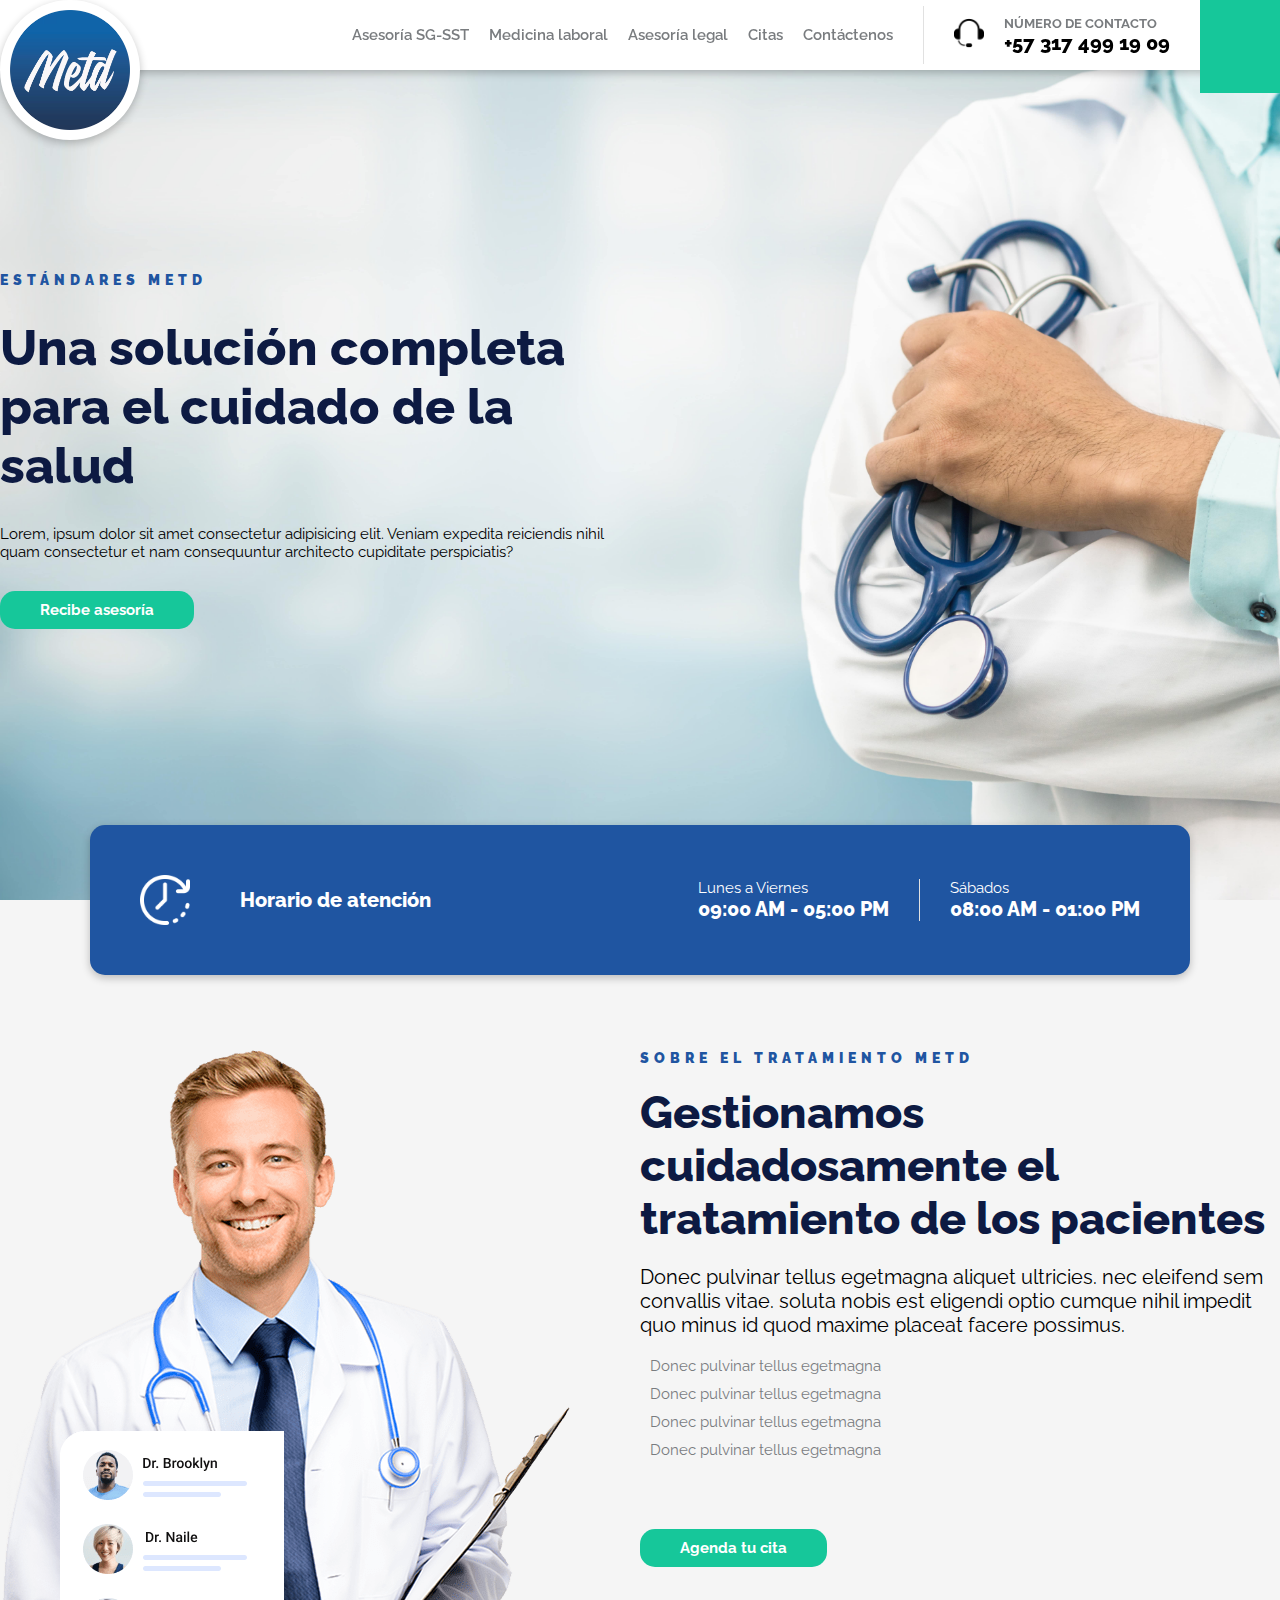
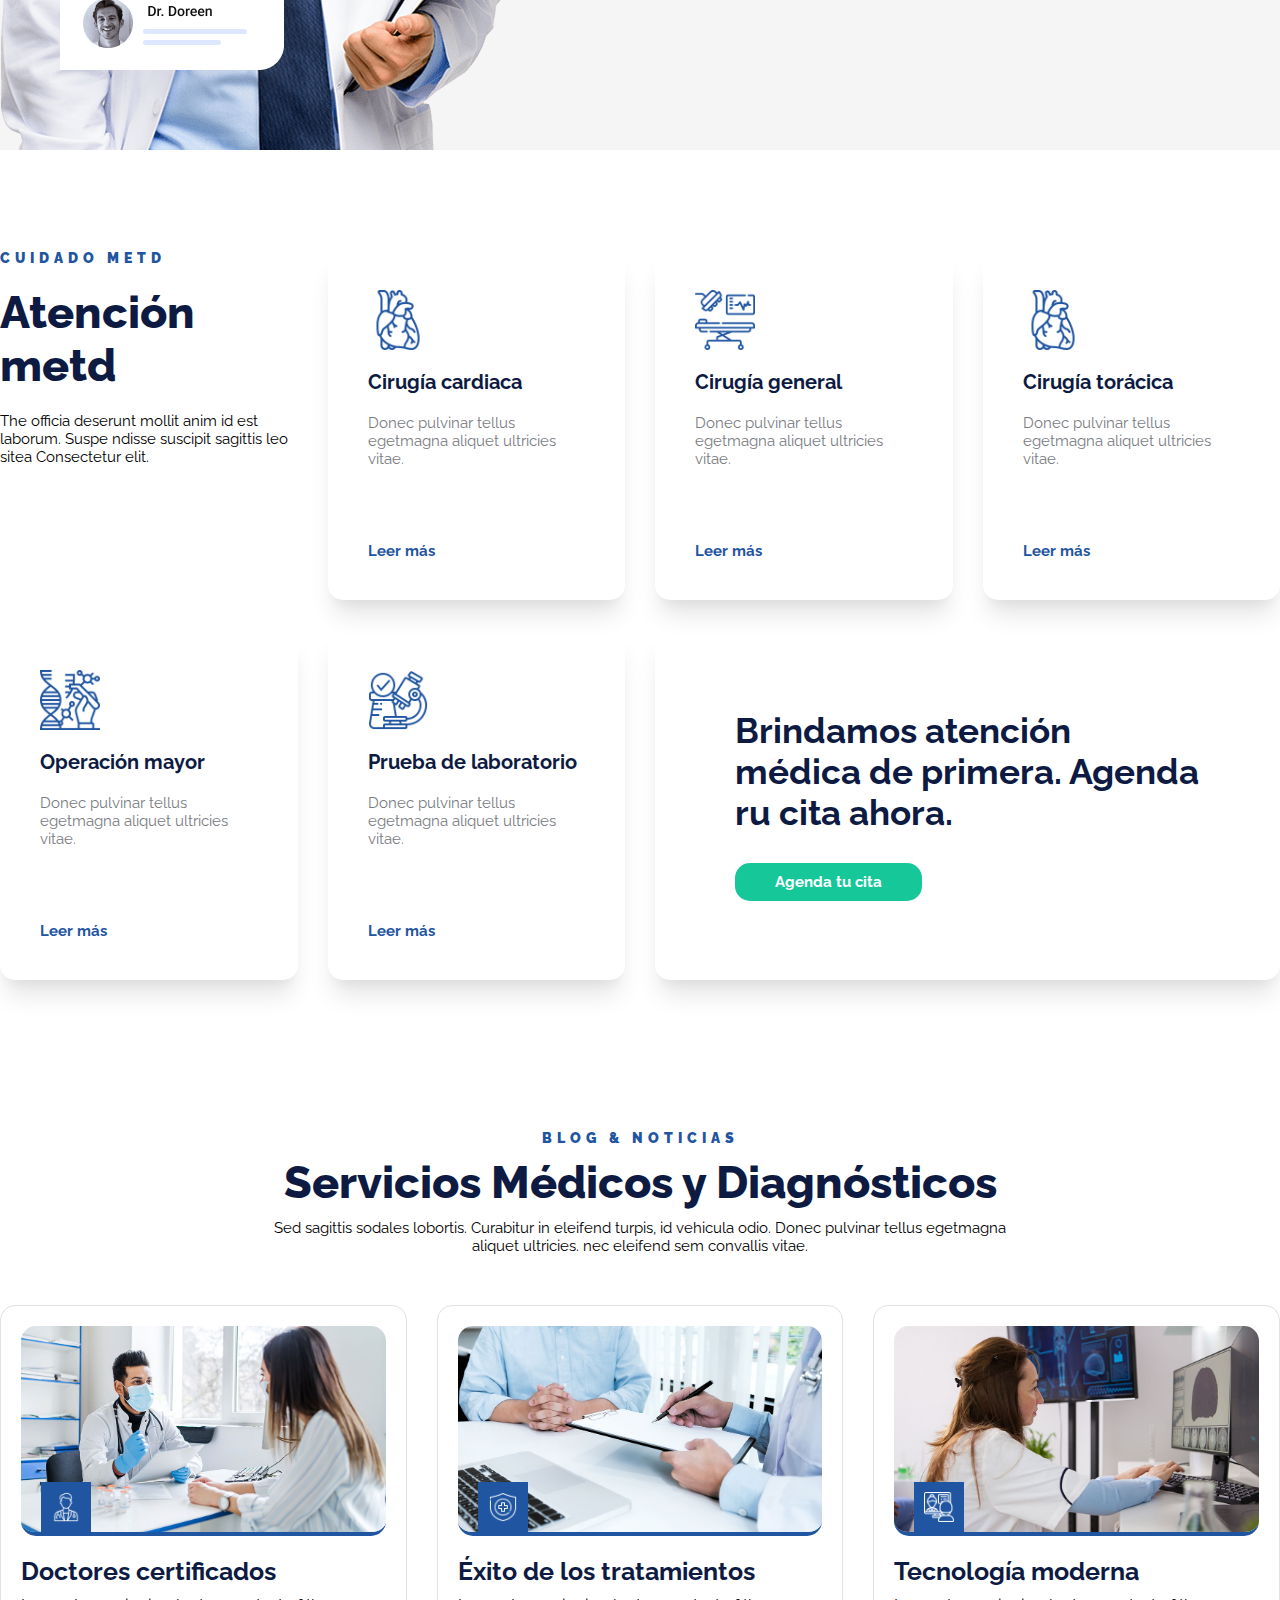
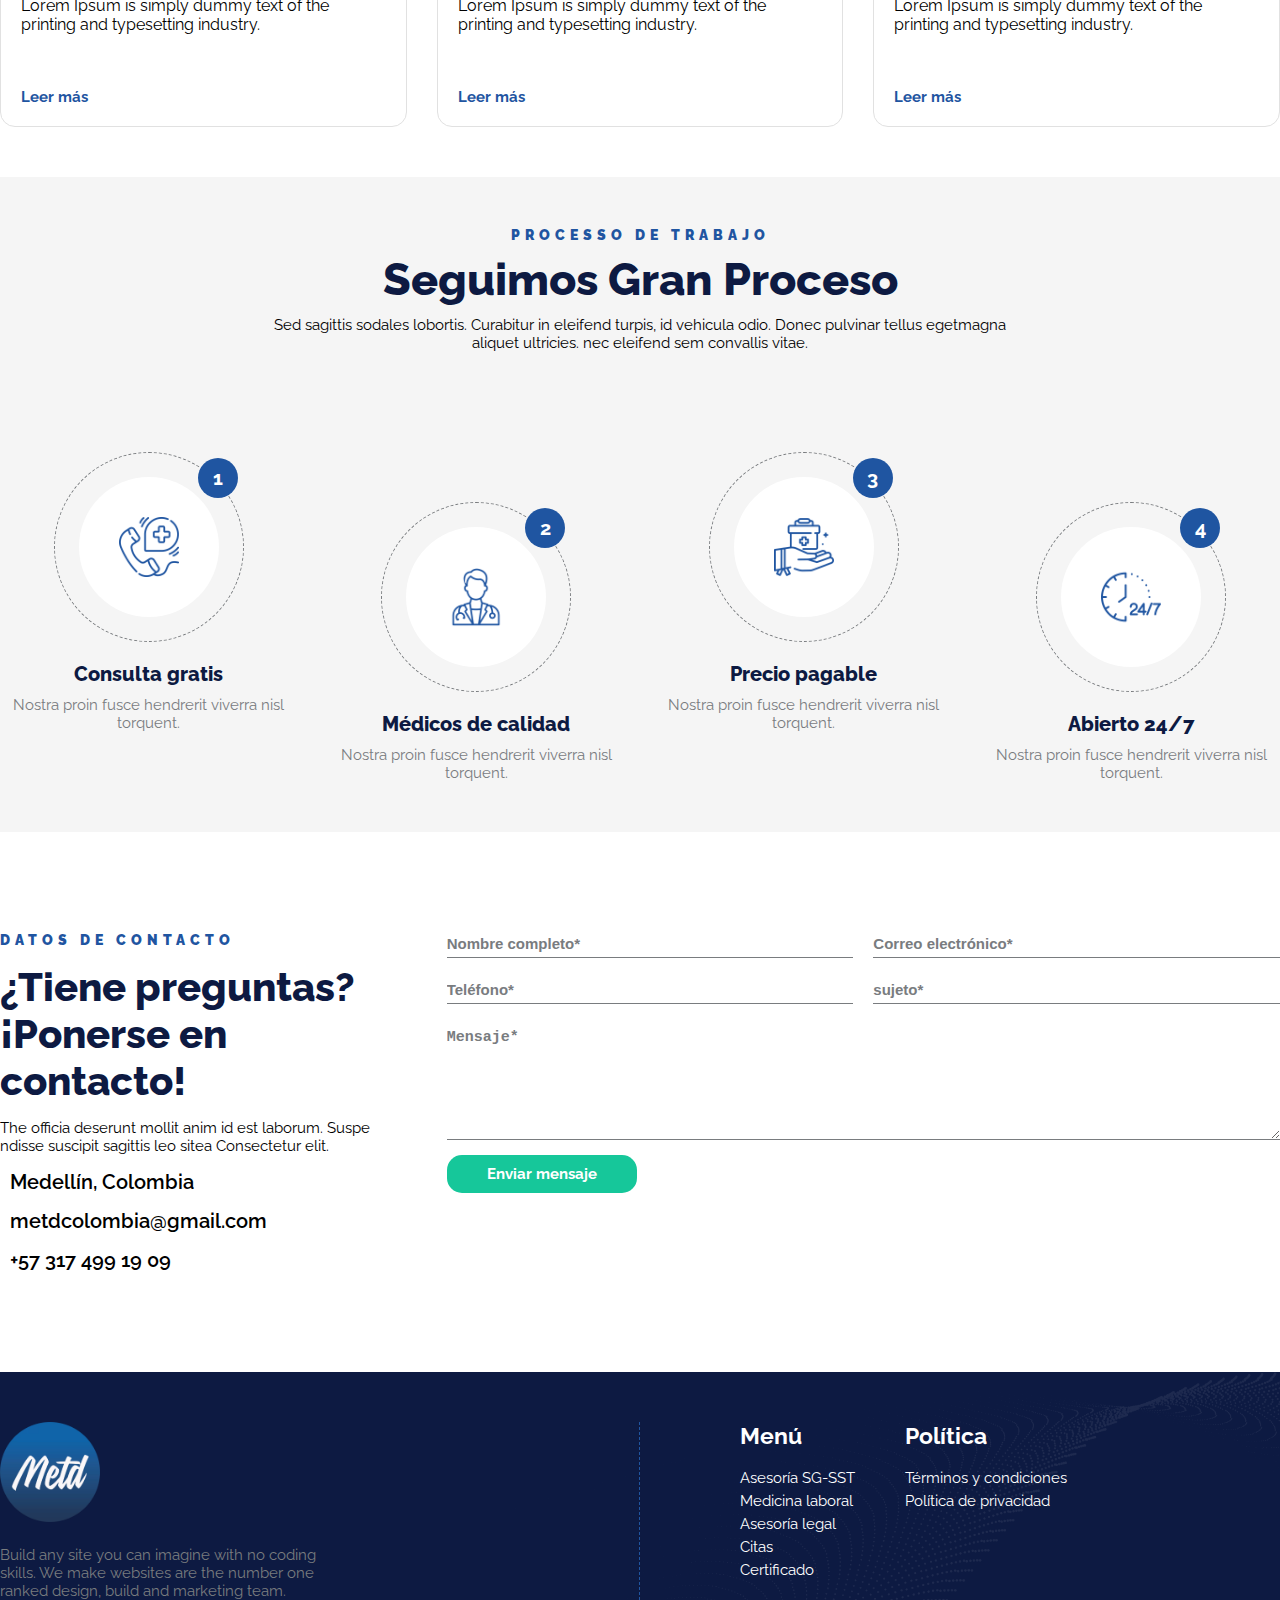
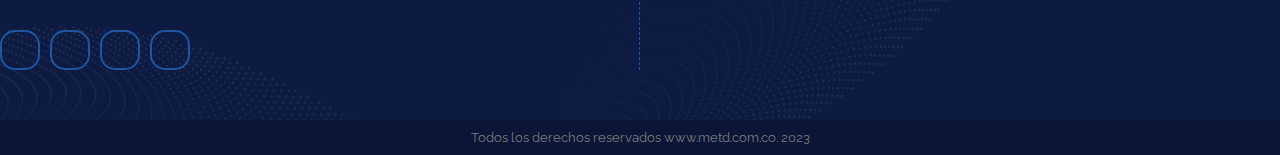
==== commit 6422c2ed: "cambios" ====
--- a/index.html
+++ b/index.html
@@ -20,8 +20,8 @@
 
     <title>Home | Metd</title>
 
-    <link rel="stylesheet" href="css/style.css?v=1.4">
-    <link rel="stylesheet" href="css/frameWorkLaooz.css?v=1.4">
+    <link rel="stylesheet" href="css/style.css?v=1.5">
+    <link rel="stylesheet" href="css/frameWorkLaooz.css?v=1.5">
 
 </head>
 <body>
@@ -37,12 +37,11 @@
             <div class="right-header d-flex">
                 <div class="menu-header padding-right-30 padding-x-20 border-right-1">
                     <nav class="navigator d-flex gap-20">
-                        <a href="#" class="link-nav font-size-15 font-weight-600 color-text">Asesoría SG-SST</a>
-                        <a href="#" class="link-nav font-size-15 font-weight-600 color-text">Medicina laboral</a>
-                        <a href="#" class="link-nav font-size-15 font-weight-600 color-text">Asesoría legal</a>
-                        <a href="#" class="link-nav font-size-15 font-weight-600 color-text">Citas</a>
-                        <a href="#" class="link-nav font-size-15 font-weight-600 color-text">Certificado</a>
-                        <a href="#" class="link-nav font-size-15 font-weight-600 color-text">Contáctenos</a>
+                        <a href="asesoria-sg-sst.html" class="link-nav font-size-15 font-weight-600 color-text">Asesoría SG-SST</a>
+                        <a href="medicina-laboral.html" class="link-nav font-size-15 font-weight-600 color-text">Medicina laboral</a>
+                        <a href="asesoria-legal.html" class="link-nav font-size-15 font-weight-600 color-text">Asesoría legal</a>
+                        <a href="citas.html" class="link-nav font-size-15 font-weight-600 color-text">Citas</a>
+                        <a href="contacto.html" class="link-nav font-size-15 font-weight-600 color-text">Contáctenos</a>
                     </nav>
                 </div>
                 <div class="contact-header margin-y-30 d-flex gap-20">
--- a/css/style.css
+++ b/css/style.css
@@ -38,10 +38,12 @@
 .bg-secundario {background-color: var(--color_secundario);}
 .bg-terciario {background-color: var(--color_terciario);}
 .bg-copy { background-color: #0b1535}
+.bg-trans {background-color: #0000009a;}
 .bg-gris {background-color: var(--fondo_gris_claro);}
 .color-text {color: var(--color_text);}
 .color-star {color: var(--color_star);}
 .bg-claro {background-color: var(--color_box_claro);}
+.border-3-secundario {border: 3px solid var(--color_secundario);}
 
 
 
@@ -79,6 +81,9 @@
 .cover {
     z-index: 3;
 }
+.cover-contacto {
+    margin-top: 110px;
+}
 .back-cover-home {
     width: 100%;
     background-image: url(../img/banner-01.jpg);
@@ -86,6 +91,46 @@
     background-size: cover;
     min-height: 100vh;
 }
+.back-cover-sst {
+    width: 100%;
+    background-image: url(../img/banner-sst.webp);
+    background-repeat: no-repeat;
+    background-size: cover;
+    min-height: 100vh;
+}
+.back-cover-medlab {
+    width: 100%;
+    background-image: url(../img/med-laboral.webp);
+    background-repeat: no-repeat;
+    background-size: cover;
+    min-height: 100vh;
+}
+.back-cover-legal {
+    width: 100%;
+    background-image: url(../img/legal.jpg);
+    background-repeat: no-repeat;
+    background-size: cover;
+    min-height: 100vh;
+}
+.back-cover-citas {
+    width: 100%;
+    background-image: url(../img/viviana-metd.webp);
+    background-repeat: no-repeat;
+    background-size: cover;
+    min-height: 100vh;
+}
+.abs-cover-citas {
+    background-color: #ffffffcc;
+}
+.back-cover-contacto {
+    width: 100%;
+    height: 400px;
+    background-image: url(../img/contact-banner-bg.jpg);
+    background-repeat: no-repeat;
+    background-size: cover;
+    background-position: right;
+}
+
 
 /* ------------------HORARY-------------------- */
 .horary {
@@ -167,4 +212,50 @@
 }
 .left-footer {
     border-right: 1px dashed var(--color_principal);
+}
+
+
+/* ------------------VID------------------ */
+.back_video {
+    box-shadow: rgba(0, 0, 0, 0.24) 0px 3px 8px;
+}
+
+
+/* ------------------PROGRAM------------------ */
+.program {
+    margin-top: 500px;
+}
+
+/* -------------------ROW-ASE-------------------- */
+.row-ase {
+    display: grid;
+    grid-template-columns: 1fr 2fr;
+    gap: 50px;
+}
+
+/* ------------------ROW-GRID----------------- */
+.box-item {
+    box-shadow: rgba(0, 0, 0, 0.24) 0px 3px 8px;
+}
+
+/* ------------------ROW-LEGAL----------------- */
+.row-legal {
+    box-shadow: rgba(0, 0, 0, 0.24) 0px 3px 8px;
+}
+.video-legal {
+    border-radius: 15px 0px 0px 15px;
+}
+.item-list {
+    padding: 5px 0px;
+    border-bottom: 1px dashed var(--color_secundario);
+    width: 100%;
+}
+.item-list:last-child {
+    border-bottom: 0;
+    padding-bottom: 0;
+}
+
+/* ---------------------IFRAMES----------------- */
+.item-iframe {
+    box-shadow: rgba(0, 0, 0, 0.24) 0px 3px 8px;
 }--- a/css/frameWorkLaooz.css
+++ b/css/frameWorkLaooz.css
@@ -168,6 +168,7 @@
 
 
 /* --------------BORDER-RADIUS------------------- */
+.border-radius-0 { border-radius: 0px;}
 .border-radius-5 { border-radius: 5px;}
 .border-radius-10 { border-radius: 10px;}
 .border-radius-15 { border-radius: 15px;}
@@ -296,7 +297,7 @@
     display: flex;
     flex-direction: column;
     justify-content: flex-start;
-    align-items: flex-start;
+    align-items: center;
 }
 
 .order-2 { order: 2;}
@@ -478,6 +479,7 @@
 .margin-bottom-200 { margin-bottom: 200px; }
 .margin-left-200 { margin-left: 200px; }
 
+
 .margin-auto { margin: auto;}
 .margin-top-auto { margin-top: auto;}
 .margin-right-auto { margin-right: auto;}
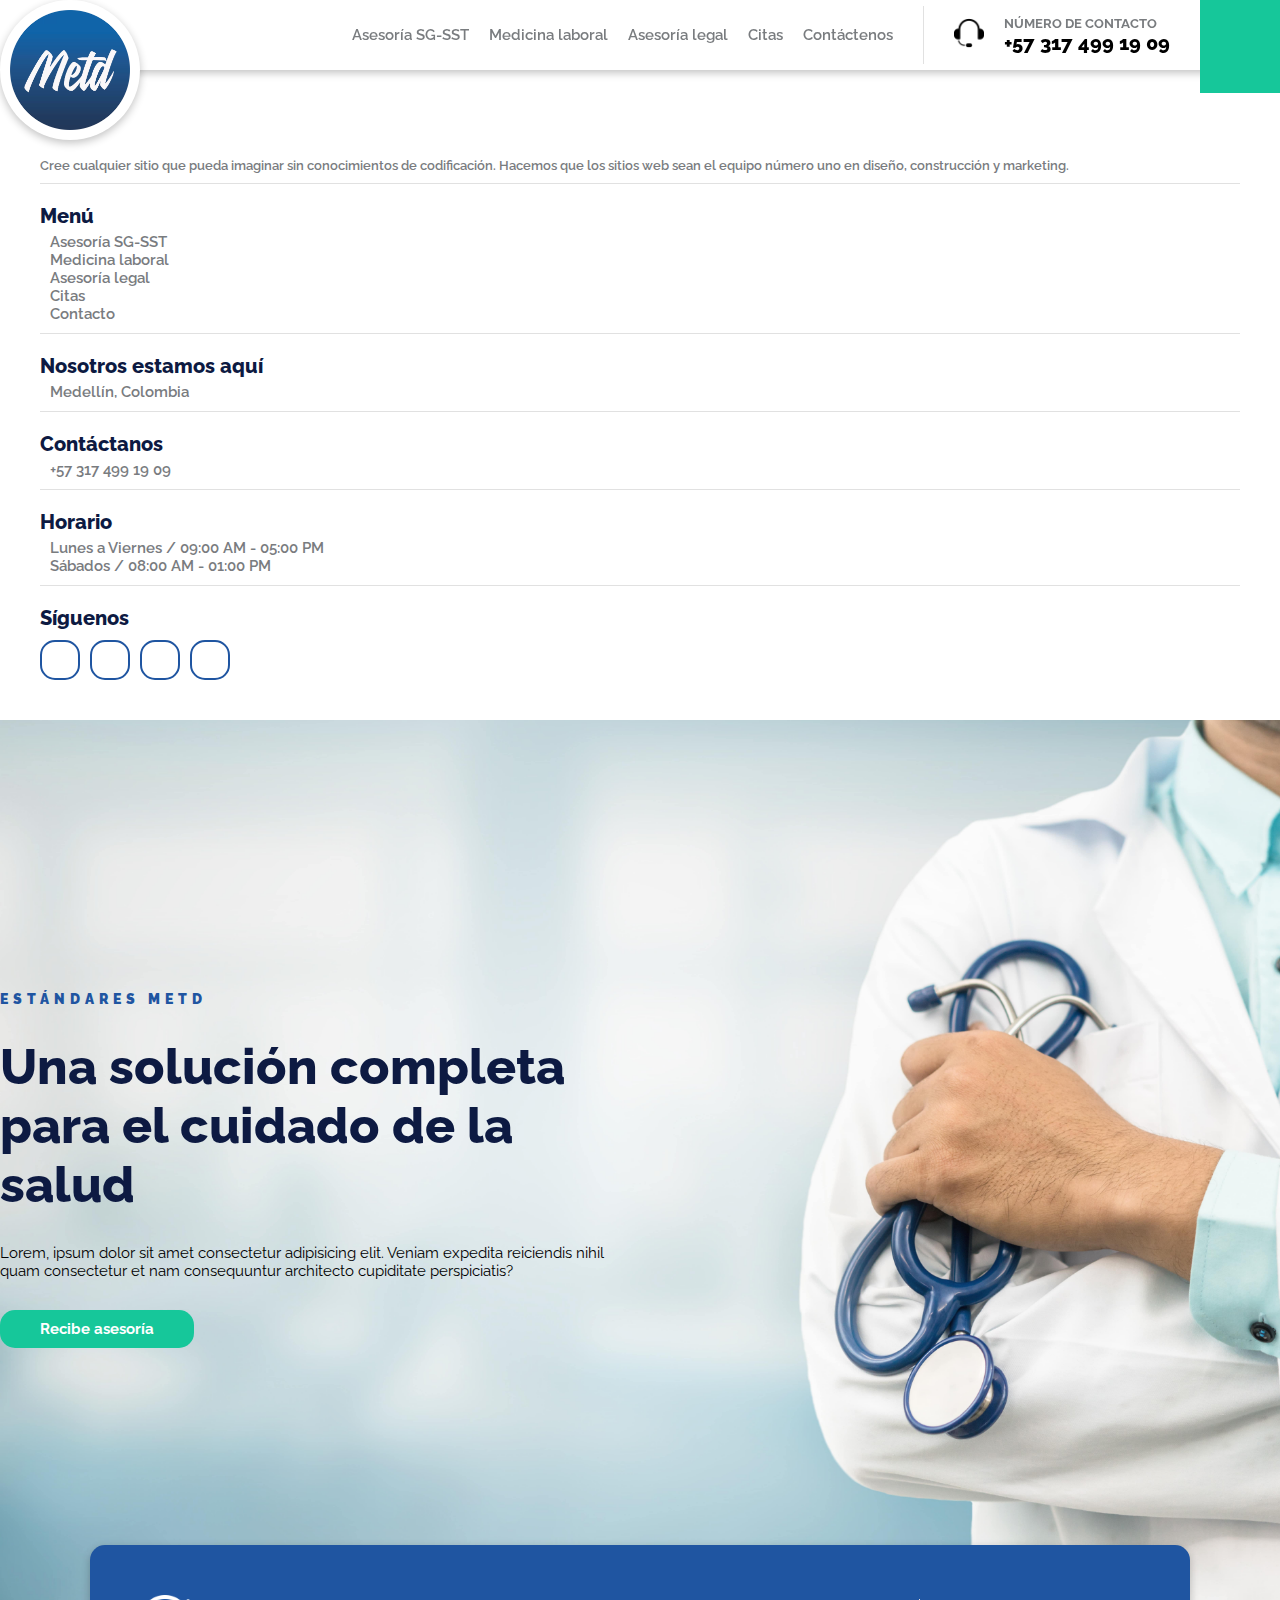
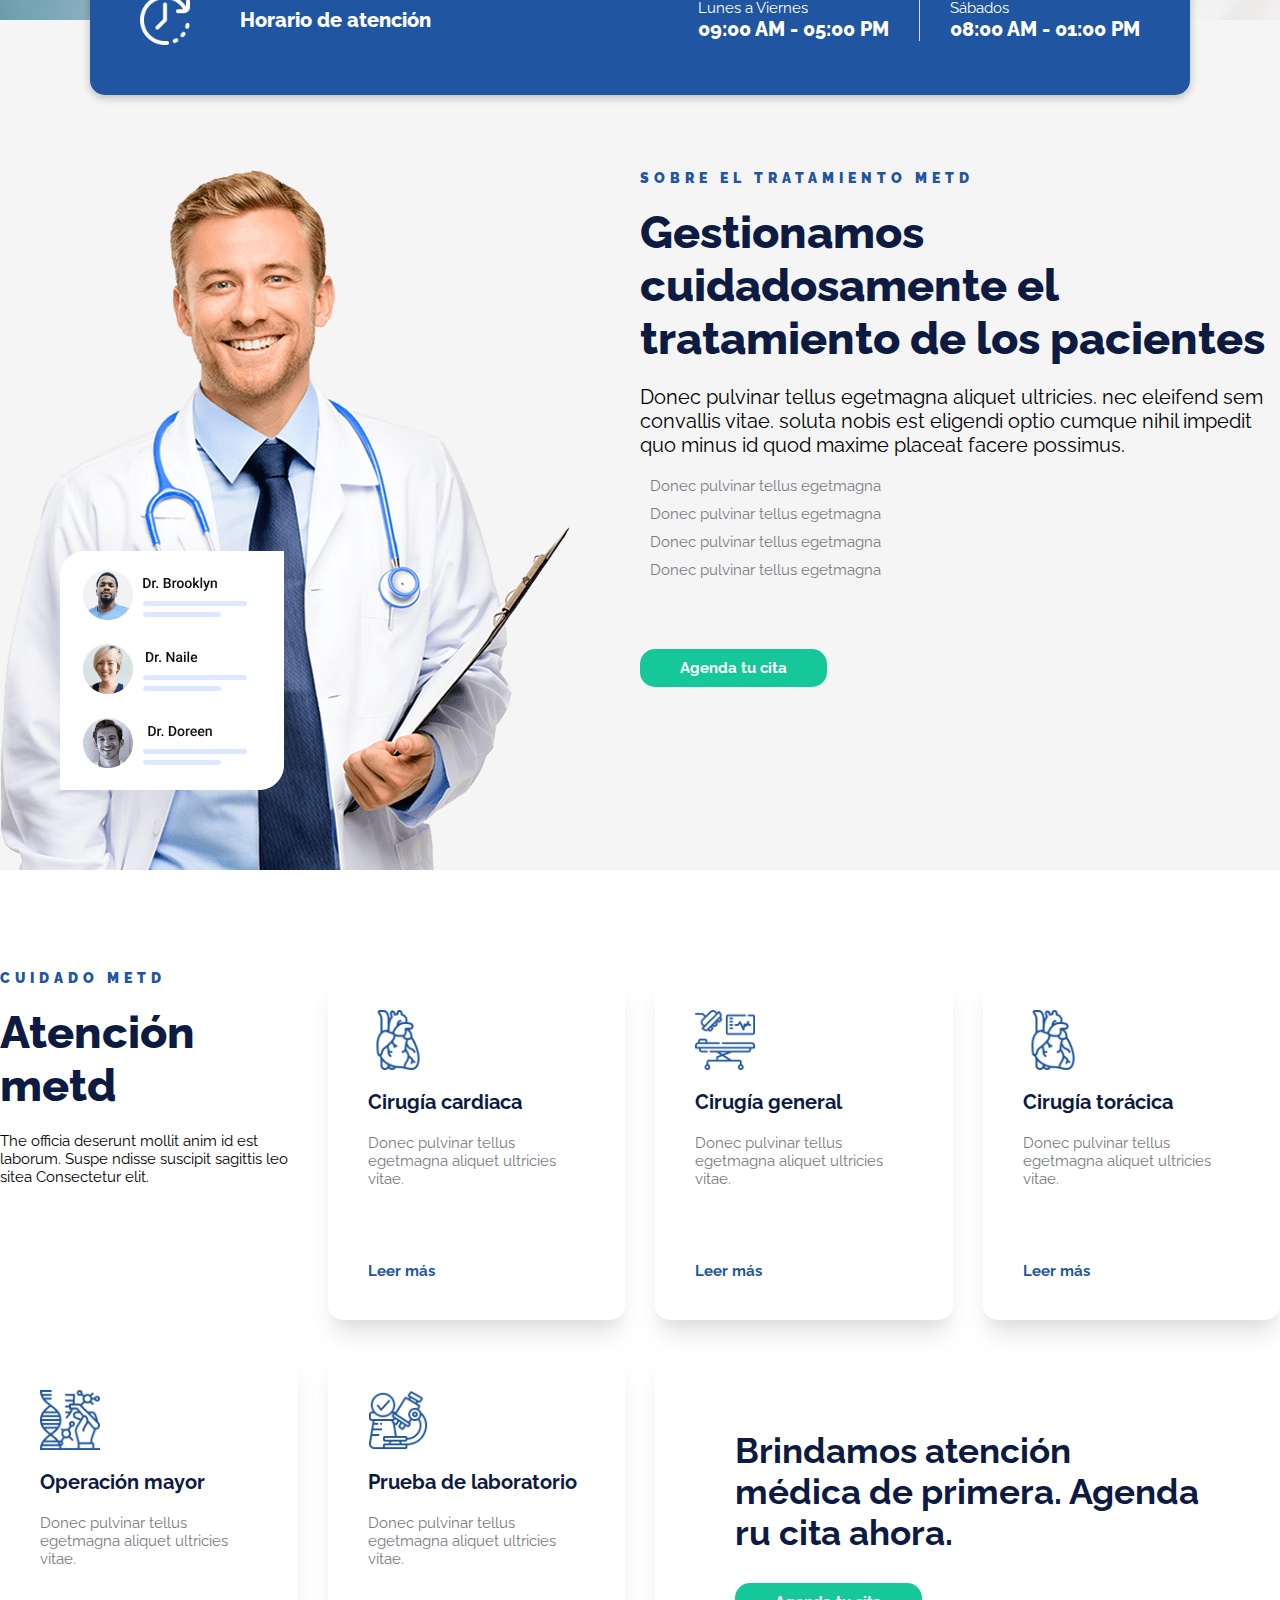
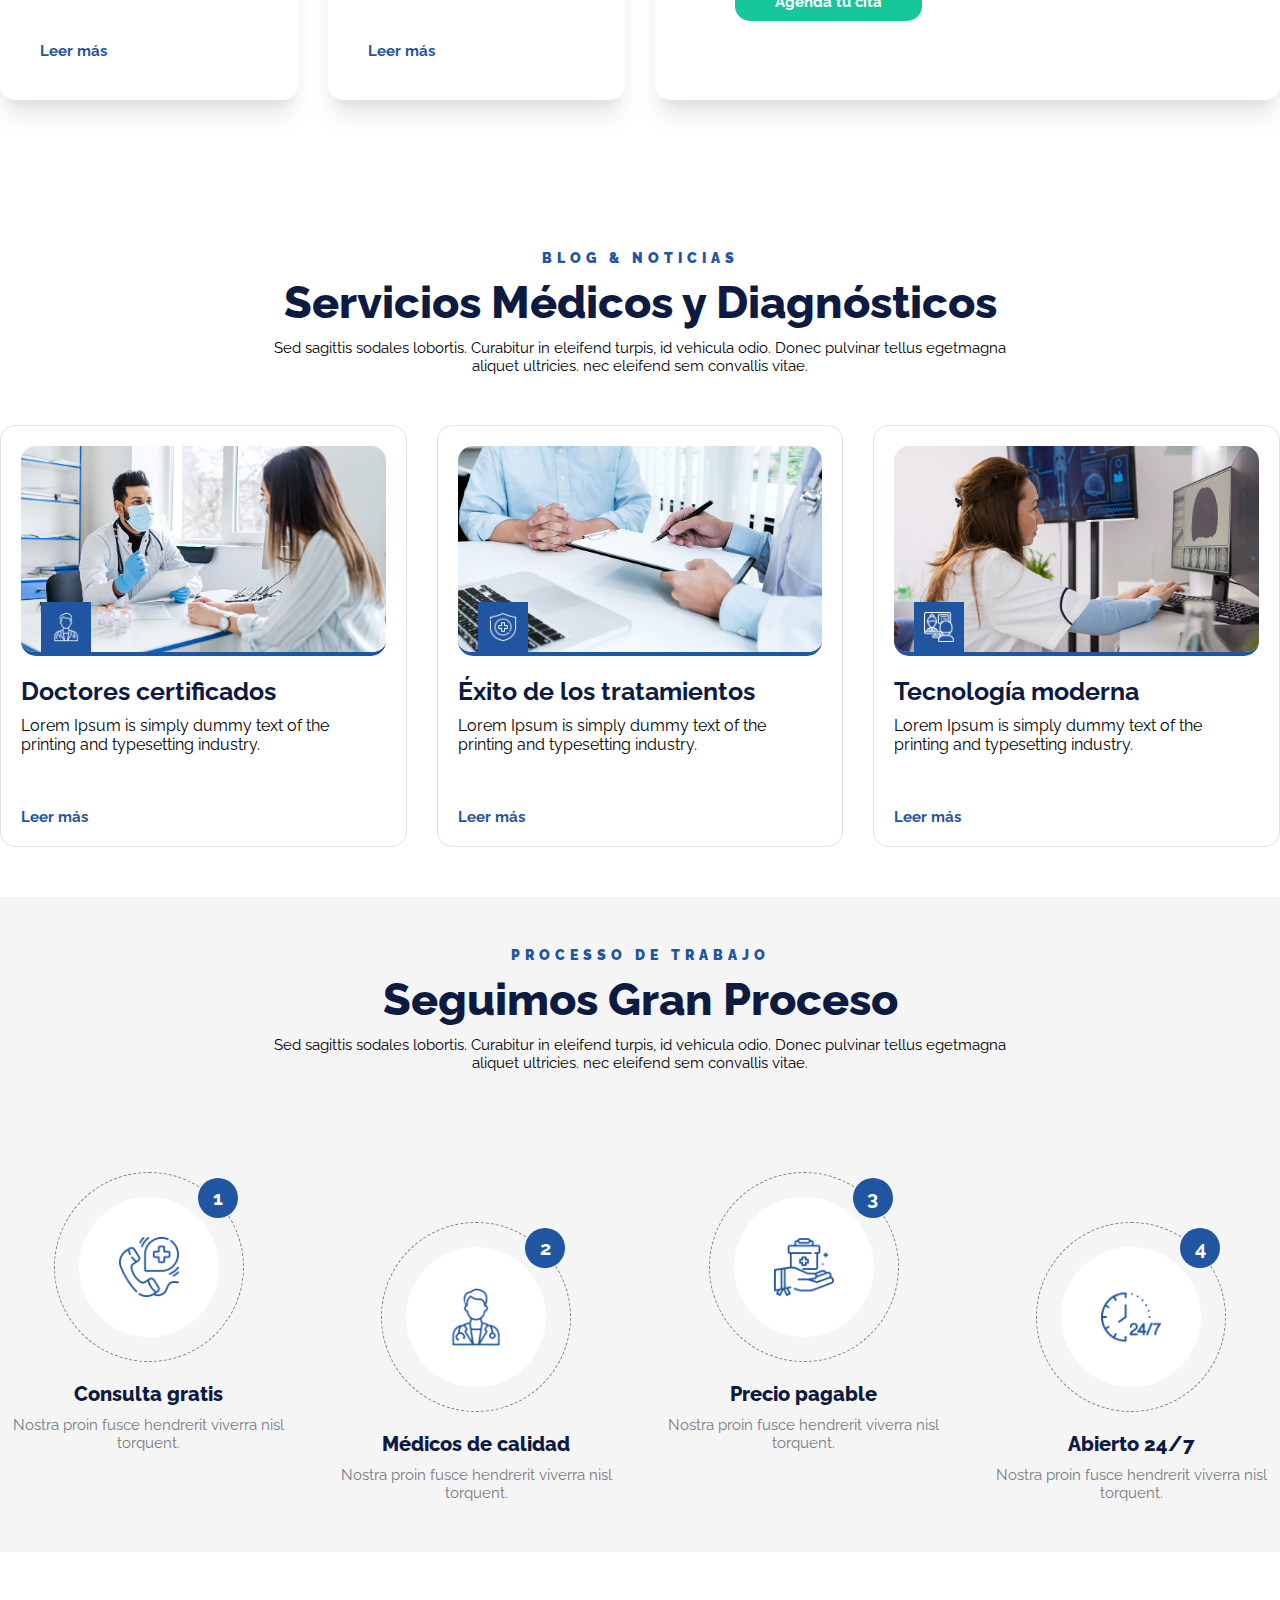
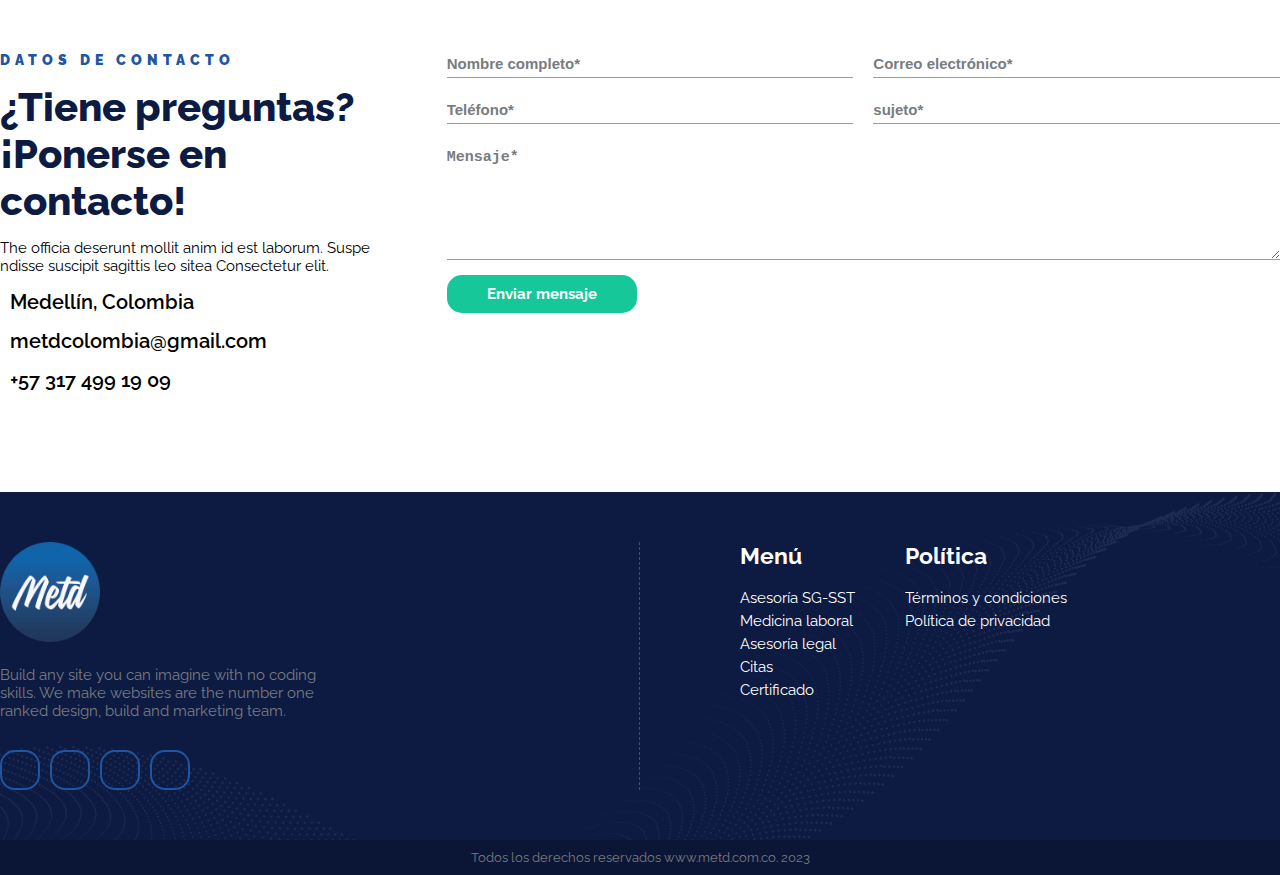
==== commit 1409a29c: "cambios" ====
--- a/index.html
+++ b/index.html
@@ -20,11 +20,54 @@
 
     <title>Home | Metd</title>
 
-    <link rel="stylesheet" href="css/style.css?v=1.5">
-    <link rel="stylesheet" href="css/frameWorkLaooz.css?v=1.5">
+    <link rel="stylesheet" href="css/style.css?v=1.7">
+    <link rel="stylesheet" href="css/frameWorkLaooz.css?v=1.7">
 
 </head>
 <body>
+
+    <!-- ----------------------OFFVANVAS------------------------- -->
+    <div class="offcanvas offcanvas-end" tabindex="-1" id="offcanvasRight" aria-labelledby="offcanvasRightLabel">
+        <div class="offcanvas-header bg-white">
+            <button type="button" class="btn-close text-reset margin-left-auto padding-20 bg-secundario border-radius-0" data-bs-dismiss="offcanvas" aria-label="Close"></button>
+        </div>
+        <div class="offcanvas-body padding-40">
+            <div class="head-canva margin-bottom-20 border-bottom-1 padding-bottom-10">
+                <a href="index.html"><img src="img/logo-metd-blanco.webp" alt="" class="width-50px margin-bottom-20"></a>
+                <p class="font-size-13 font-weight-600 color-text">Cree cualquier sitio que pueda imaginar sin conocimientos de codificación. Hacemos que los sitios web sean el equipo número uno en diseño, construcción y marketing.</p>
+            </div>
+            <div class="item-canva border-bottom-1 padding-bottom-10 margin-bottom-20 d-flex-column">
+                <h2 class="title-canva-menu font-size-20 margin-bottom-5 font-weight-800 color-terciario">Menú</h2>
+                <a href="asesoria-sg-sst.html" class="font-size-15 font-weight-600 color-text"><i class="fa-solid fa-chevron-right margin-right-10 color-principal"></i>Asesoría SG-SST</a>
+                <a href="medicina-laboral.html" class="font-size-15 font-weight-600 color-text"><i class="fa-solid fa-chevron-right margin-right-10 color-principal"></i>Medicina laboral</a>
+                <a href="citas.html" class="font-size-15 font-weight-600 color-text"><i class="fa-solid fa-chevron-right margin-right-10 color-principal"></i>Asesoría legal</a>
+                <a href="citas.html" class="font-size-15 font-weight-600 color-text"><i class="fa-solid fa-chevron-right margin-right-10 color-principal"></i>Citas</a>
+                <a href="contacto.html" class="font-size-15 font-weight-600 color-text"><i class="fa-solid fa-chevron-right margin-right-10 color-principal"></i>Contacto</a>
+            </div>
+            <div class="item-canva border-bottom-1 padding-bottom-10 margin-bottom-20">
+                <h2 class="title-canva-menu font-size-20 margin-bottom-5 font-weight-800 color-terciario">Nosotros estamos aquí</h2>
+                <p class="font-size-15 font-weight-600 color-text"><i class="fa-solid fa-location-dot margin-right-10 color-principal"></i>Medellín, Colombia</p>
+            </div>
+            <div class="item-canva border-bottom-1 padding-bottom-10 margin-bottom-20">
+                <h2 class="title-canva-menu font-size-20 margin-bottom-5 font-weight-800 color-terciario">Contáctanos</h2>
+                <p class="font-size-15 font-weight-600 color-text"><i class="fa-solid fa-envelope margin-right-10 color-principal"></i>+57 317 499 19 09</p>
+            </div>
+            <div class="item-canva border-bottom-1 padding-bottom-10 margin-bottom-20">
+                <h2 class="title-canva-menu font-size-20 margin-bottom-5 font-weight-800 color-terciario">Horario</h2>
+                <p class="font-size-15 font-weight-600 color-text"><i class="fa-solid fa-clock margin-right-10 color-principal"></i>Lunes a Viernes / 09:00 AM - 05:00 PM</p>
+                <p class="font-size-15 font-weight-600 color-text"><i class="fa-solid fa-clock margin-right-10 color-principal"></i>Sábados / 08:00 AM - 01:00 PM</p>
+            </div>
+            <div class="item-canva">
+                <h2 class="title-canva-menu font-size-20 margin-bottom-10 font-weight-800 color-terciario">Síguenos</h2>
+                <div class="social-mobile d-flex gap-10">
+                    <a href="#" class="link-social"><i class="fa-brands fa-facebook"></i></a>
+                    <a href="#" class="link-social"><i class="fa-brands fa-instagram"></i></a>
+                    <a href="#" class="link-social"><i class="fa-brands fa-twitter"></i></a>
+                    <a href="#" class="link-social"><i class="fa-brands fa-youtube"></i></a>
+                </div>
+            </div>
+        </div>
+    </div>
 
     <!-- -------------------HEADER-------------------------- -->
     <header class="header width-100">
@@ -54,7 +97,7 @@
                     </div>
                 </div>
                 <div class="canvas-menu">
-                    <i class="fa-solid fa-bars font-size-30 padding-40 color-white bg-secundario"></i>
+                    <i class="fa-solid fa-bars font-size-30 padding-40 color-white bg-secundario transition-5" data-bs-toggle="offcanvas" data-bs-target="#offcanvasRight" aria-controls="offcanvasRight"></i>
                 </div>
             </div>
         </div>
@@ -71,7 +114,7 @@
                     <h3 class="stand">ESTÁNDARES METD</h3>
                     <h1 class="title-cover font-size-50 font-weight-800 color-terciario">Una solución completa para el cuidado de la salud</h1>
                     <p class="paragraph-cover font-size-15 color-black">Lorem, ipsum dolor sit amet consectetur adipisicing elit. Veniam expedita reiciendis nihil quam consectetur et nam consequuntur architecto cupiditate perspiciatis?</p>
-                    <a href="#" class="btn-metd btn-cover color-white bg-secundario">Recibe asesoría</a>
+                    <a href="contacto.html" class="btn-metd btn-cover color-white bg-secundario transition-5">Recibe asesoría</a>
                 </div>
             </div>
         </div>
@@ -121,7 +164,7 @@
                     <p class="item-vent font-size-15 color-text"><i class="fa-solid fa-circle-check margin-right-10 color-principal"></i>Donec pulvinar tellus egetmagna</p>
                     <p class="item-vent font-size-15 color-text"><i class="fa-solid fa-circle-check margin-right-10 color-principal"></i>Donec pulvinar tellus egetmagna</p>
                 </div>
-                <a href="#" class="btn-metd btn-cite margin-top-50 color-white bg-secundario">Agenda tu cita</a>
+                <a href="contacto.html" class="btn-metd btn-cite margin-top-50 color-white bg-secundario transition-5">Agenda tu cita</a>
             </div>
         </div>
     </div>
@@ -143,21 +186,21 @@
                     <h2 class="title-card font-size-20 font-weight-700 color-terciario">Cirugía cardiaca</h2>
                     <p class="font-size-15 color-text">Donec pulvinar tellus egetmagna 
                         aliquet ultricies vitae.</p>
-                    <a href="#" class="link-read margin-top-auto font-size-15 font-weight-700 color-principal">Leer más<i class="fa-solid fa-arrow-right margin-left-10"></i></a>
+                    <a href="pagina-info.html" class="link-read transition-5 margin-top-auto font-size-15 font-weight-700 color-principal">Leer más<i class="fa-solid fa-arrow-right margin-left-10 transition-5"></i></a>
                 </div>
                 <div class="card-health-box width-100 height-350px padding-40 d-flex-column gap-20 border-radius-15">
                     <img src="img/surgery-room.png" alt="" class="width-60px">
                     <h2 class="title-card font-size-20 font-weight-700 color-terciario">Cirugía general</h2>
                     <p class="font-size-15 color-text">Donec pulvinar tellus egetmagna 
                         aliquet ultricies vitae.</p>
-                    <a href="#" class="link-read margin-top-auto font-size-15 font-weight-700 color-principal">Leer más<i class="fa-solid fa-arrow-right margin-left-10"></i></a>
+                    <a href="pagina-info.html" class="link-read transition-5 margin-top-auto font-size-15 font-weight-700 color-principal">Leer más<i class="fa-solid fa-arrow-right margin-left-10 transition-5"></i></a>
                 </div>
                 <div class="card-health-box width-100 height-350px padding-40 d-flex-column gap-20 border-radius-15">
                     <img src="img/heart.png" alt="" class="width-60px">
                     <h2 class="title-card font-size-20 font-weight-700 color-terciario">Cirugía torácica</h2>
                     <p class="font-size-15 color-text">Donec pulvinar tellus egetmagna 
                         aliquet ultricies vitae.</p>
-                    <a href="#" class="link-read margin-top-auto font-size-15 font-weight-700 color-principal">Leer más<i class="fa-solid fa-arrow-right margin-left-10"></i></a>
+                    <a href="pagina-info.html" class="link-read transition-5 margin-top-auto font-size-15 font-weight-700 color-principal">Leer más<i class="fa-solid fa-arrow-right margin-left-10 transition-5"></i></a>
                 </div>
             </div>
             <div class="row-cards-2">
@@ -166,18 +209,18 @@
                     <h2 class="title-card font-size-20 font-weight-700 color-terciario">Operación mayor</h2>
                     <p class="font-size-15 color-text">Donec pulvinar tellus egetmagna 
                         aliquet ultricies vitae.</p>
-                    <a href="#" class="link-read margin-top-auto font-size-15 font-weight-700 color-principal">Leer más<i class="fa-solid fa-arrow-right margin-left-10"></i></a>
+                    <a href="pagina-info.html" class="link-read margin-top-auto font-size-15 font-weight-700 color-principal">Leer más<i class="fa-solid fa-arrow-right margin-left-10 transition-5"></i></a>
                 </div>
                 <div class="card-health-box width-100 height-350px padding-40 d-flex-column gap-20 border-radius-15">
                     <img src="img/research.png" alt="" class="width-60px">
                     <h2 class="title-card font-size-20 font-weight-700 color-terciario">Prueba de laboratorio</h2>
                     <p class="font-size-15 color-text">Donec pulvinar tellus egetmagna 
                         aliquet ultricies vitae.</p>
-                    <a href="#" class="link-read margin-top-auto font-size-15 font-weight-700 color-principal">Leer más<i class="fa-solid fa-arrow-right margin-left-10"></i></a>
+                    <a href="pagina-info.html" class="link-read margin-top-auto font-size-15 font-weight-700 color-principal">Leer más<i class="fa-solid fa-arrow-right margin-left-10 transition-5"></i></a>
                 </div>
                 <div class="card-health-box width-100 height-350px d-flex-column padding-80 gap-30 border-radius-15">
                     <h2 class="title-card font-size-35 font-weight-700 color-terciario">Brindamos atención médica  de primera. Agenda ru cita ahora.</h2>
-                    <a href="#" class="btn-metd btn-agend color-white bg-secundario">Agenda tu cita</a>
+                    <a href="contacto.html" class="btn-metd btn-agend color-white bg-secundario transition-5">Agenda tu cita</a>
                 </div>
             </div>
         </div>
@@ -197,38 +240,38 @@
             <div class="row-blog grid-column-3 gap-30">
                 <div class="card-blog width-100 padding-20 border-radius-15 overflow-hidden border-1 d-flex-column gap-20">
                     <div class="img-blog width-100 height-210px d-flex-end border-radius-15 overflow-hidden">
-                        <img src="img/blog-01.jpg" alt="" class="width-100 height-100 object-cover position-relative">
+                        <img src="img/blog-01.jpg" alt="" class="img-back width-100 height-100 object-cover position-relative transition-5">
                         <img src="img/doctor-white.png" alt="" class="width-50px bg-principal margin-left-20 position-absolute padding-10">
                     </div>
                     <div class="text-blog width-100 height-150px d-flex-column gap-10">
                         <h2 class="title-text font-size-25 font-weight-700 color-terciario">Doctores certificados</h2>
                         <p class="descrip-text">Lorem Ipsum is simply dummy text of the 
                             printing and typesetting industry.</p>
-                        <a href="#" class="btn-note font-size-15 font-weight-700 color-principal margin-top-auto">Leer más<i class="fa-solid fa-arrow-right margin-left-10"></i></a>
+                        <a href="single-blog.html" class="link-note font-size-15 font-weight-700 color-principal margin-top-auto transition-5">Leer más<i class="fa-solid fa-arrow-right margin-left-10 transition-5"></i></a>
                     </div>
                 </div>
                 <div class="card-blog width-100 padding-20 border-radius-15 overflow-hidden border-1 d-flex-column gap-20">
                     <div class="img-blog width-100 height-210px d-flex-end border-radius-15 overflow-hidden">
-                        <img src="img/blog-02.jpg" alt="" class="width-100 height-100 object-cover position-relative">
+                        <img src="img/blog-02.jpg" alt="" class="img-back width-100 height-100 object-cover position-relative transition-5">
                         <img src="img/health-insurance.png" alt="" class="width-50px bg-principal margin-left-20 position-absolute padding-10">
                     </div>
                     <div class="text-blog width-100 height-150px d-flex-column gap-10">
                         <h2 class="title-text font-size-25 font-weight-700 color-terciario">Éxito de los tratamientos</h2>
                         <p class="descrip-text">Lorem Ipsum is simply dummy text of the 
                             printing and typesetting industry.</p>
-                        <a href="#" class="btn-note font-size-15 font-weight-700 color-principal margin-top-auto">Leer más<i class="fa-solid fa-arrow-right margin-left-10"></i></a>
+                        <a href="single-blog.html" class="link-note font-size-15 font-weight-700 color-principal margin-top-auto transition-5">Leer más<i class="fa-solid fa-arrow-right margin-left-10 transition-5"></i></a>
                     </div>
                 </div>
                 <div class="card-blog width-100 padding-20 border-radius-15 overflow-hidden border-1 d-flex-column gap-20">
                     <div class="img-blog width-100 height-210px d-flex-end border-radius-15 overflow-hidden">
-                        <img src="img/blog-03.jpg" alt="" class="width-100 height-100 object-cover position-relative">
+                        <img src="img/blog-03.jpg" alt="" class="img-back width-100 height-100 object-cover position-relative transition-5">
                         <img src="img/online-interview.png" alt="" class="width-50px bg-principal margin-left-20 position-absolute padding-10">
                     </div>
                     <div class="text-blog width-100 height-150px d-flex-column gap-10">
                         <h2 class="title-text font-size-25 font-weight-700 color-terciario">Tecnología moderna</h2>
                         <p class="descrip-text">Lorem Ipsum is simply dummy text of the 
                             printing and typesetting industry.</p>
-                        <a href="#" class="btn-note font-size-15 font-weight-700 color-principal margin-top-auto">Leer más<i class="fa-solid fa-arrow-right margin-left-10"></i></a>
+                        <a href="single-blog.html" class="link-note font-size-15 font-weight-700 color-principal margin-top-auto transition-5">Leer más<i class="fa-solid fa-arrow-right margin-left-10 transition-5"></i></a>
                     </div>
                 </div>
             </div>
@@ -326,7 +369,7 @@
                         <textarea name="" id="" cols="30" rows="7" placeholder="Mensaje*"></textarea>
                     </div>
                     <div class="item-form">
-                        <a href="#" class="btn-metd color-white bg-secundario">Enviar mensaje</a>
+                        <a href="#" class="btn-metd btn-submit transition-5 color-white bg-secundario">Enviar mensaje</a>
                     </div>
                 </form>
             </div>
@@ -354,10 +397,10 @@
             <div class="right-footer d-flex-start padding-left-100 gap-50">
                 <div class="col-footer d-flex-column">
                     <h2 class="title-col font-size-23 font-weight-700 color-white margin-bottom-20">Menú</h2>
-                    <a href="#" class="link-footer font-size-15 color-white margin-bottom-5">Asesoría SG-SST</a>
-                    <a href="#" class="link-footer font-size-15 color-white margin-bottom-5">Medicina laboral</a>
-                    <a href="#" class="link-footer font-size-15 color-white margin-bottom-5">Asesoría legal</a>
-                    <a href="#" class="link-footer font-size-15 color-white margin-bottom-5">Citas</a>
+                    <a href="asesoria-sg-sst.html" class="link-footer font-size-15 color-white margin-bottom-5">Asesoría SG-SST</a>
+                    <a href="medicina-laboral.html" class="link-footer font-size-15 color-white margin-bottom-5">Medicina laboral</a>
+                    <a href="asesoria-legal.html" class="link-footer font-size-15 color-white margin-bottom-5">Asesoría legal</a>
+                    <a href="citas.html" class="link-footer font-size-15 color-white margin-bottom-5">Citas</a>
                     <a href="#" class="link-footer font-size-15 color-white">Certificado</a>
                 </div>
                 <div class="col-footer d-flex-column">
--- a/css/style.css
+++ b/css/style.css
@@ -25,6 +25,7 @@
 body h1, h2, h3, h4, p {
     margin-bottom: 0; 
 }
+body textarea:focus,
 body input:focus {
     box-shadow: none;
     outline: 0;
@@ -59,7 +60,20 @@
     margin-bottom: -70px;
     box-shadow: rgba(0, 0, 0, 0.24) 0px 3px 8px;
 }
-
+.canvas-menu i {
+    cursor: pointer;
+}
+.canvas-menu i:hover {
+    background-color: var(--color_principal);
+    color: var(--color_white);
+}
+.link-nav {
+    transition: 0.2s;
+}
+.link-nav:hover {
+    color: var(--color_terciario);
+    padding-bottom: 5px;
+}
 
 /* -----------------VARIABLE--------------------- */
 .stand {
@@ -122,6 +136,10 @@
 .abs-cover-citas {
     background-color: #ffffffcc;
 }
+.btn-agend:hover {
+    background-color: var(--color_principal);
+    border: 2px solid var(--color_principal);
+}
 .back-cover-contacto {
     width: 100%;
     height: 400px;
@@ -129,6 +147,22 @@
     background-repeat: no-repeat;
     background-size: cover;
     background-position: right;
+}
+.back-cover-blog {
+    width: 100%;
+    height: 400px;
+    background-image: url(../img/blog-01.jpg);
+    background-repeat: no-repeat;
+    background-size: cover;
+    background-position: right;
+}
+.abs-cover-blog {
+    background-color: #ffffff9c;
+}
+.btn-cover:hover {
+    background-color: var(--color_principal);
+    color: var(--color_white);
+    box-shadow: rgba(0, 0, 0, 0.2) 0px 12px 28px 0px, rgba(0, 0, 0, 0.1) 0px 2px 4px 0px, rgba(255, 255, 255, 0.05) 0px 0px 0px 1px inset;
 }
 
 
@@ -141,6 +175,11 @@
     box-shadow: rgba(0, 0, 0, 0.24) 0px 3px 8px;
 }
 
+/* ----------------IF----------------- */
+.btn-cite:hover {
+    background-color: var(--color_principal);
+    color: var(--color_white);
+}
 
 /* -----------------CARDS---------------------- */
 .card-health-box {
@@ -152,12 +191,31 @@
     grid-template-columns: 1fr 1fr 2.1fr;
     gap: 30px;
 }
-
+.link-read:hover {
+    color: var(--color_secundario);
+}
+.link-read:hover i {
+    margin-left: 20px;
+    color: var(--color_secundario);
+}
+.btn-agend:hover {
+    background-color: var(--color_principal);
+    color: var(--color_white);
+}
 /* ------------------BLOG----------------------- */
 .img-blog {
     border-bottom: 4px solid var(--color_principal);
 }
-
+.link-note:hover {
+    color: var(--color_secundario);
+}
+.link-note:hover i {
+    margin-left: 20px;
+    color: var(--color_secundario);
+}
+.card-blog:hover .img-blog .img-back {
+    transform: scale(1.1);
+}
 
 /* -------------------PROCESS----------------- */
 .img-process {
@@ -165,12 +223,10 @@
 }
 
 /* ------------------CONTACT-------------------- */
-.contact {
-    background-image: url(../img/map-bg.png);
-    background-repeat: no-repeat;
-    background-size: cover;
-    background-attachment: fixed;
-}
+.item-msg {
+    box-shadow: rgba(0, 0, 0, 0.1) 0px 20px 25px -5px, rgba(0, 0, 0, 0.04) 0px 10px 10px -5px;
+}
+
 .content-contact {
     display: grid;
     grid-template-columns: 1fr 2fr;
@@ -181,7 +237,7 @@
 .form-contact .item-form input[type="text"] {
     width: 100%;
     border: none;
-    border-bottom: 1px solid var(--color_text);
+    border-bottom: 1px solid #9d9d9d;
     background-color: transparent;
     padding: 5px 0px;
 }
@@ -191,6 +247,10 @@
     font-size: 15px;
     font-weight: 700;
     color: var(--color_text);
+}
+.btn-submit:hover {
+    background-color: var(--color_principal);
+    color: var(--color_white);
 }
 
 /* ----------------FOOTER--------------- */
@@ -209,6 +269,11 @@
     align-items: center;
     color: var(--color_principal);
     border-radius: 15px;
+    transition: 0.5s;
+}
+.link-social:hover {
+    color: var(--color_white);
+    border: 2px solid var(--color_white);
 }
 .left-footer {
     border-right: 1px dashed var(--color_principal);
@@ -232,6 +297,10 @@
     grid-template-columns: 1fr 2fr;
     gap: 50px;
 }
+.btn-ase:hover {
+    background-color: var(--color_terciario);
+    color: var(--color_white);
+}
 
 /* ------------------ROW-GRID----------------- */
 .box-item {
--- a/css/frameWorkLaooz.css
+++ b/css/frameWorkLaooz.css
@@ -333,6 +333,7 @@
 .gap-100 { gap: 100px;}
 
 /* --------------PADDING--------- */
+.padding-0 { padding: 0;}
 .padding-5 { padding: 5px;}
 .padding-10 { padding: 10px;}
 .padding-15 { padding: 15px;}
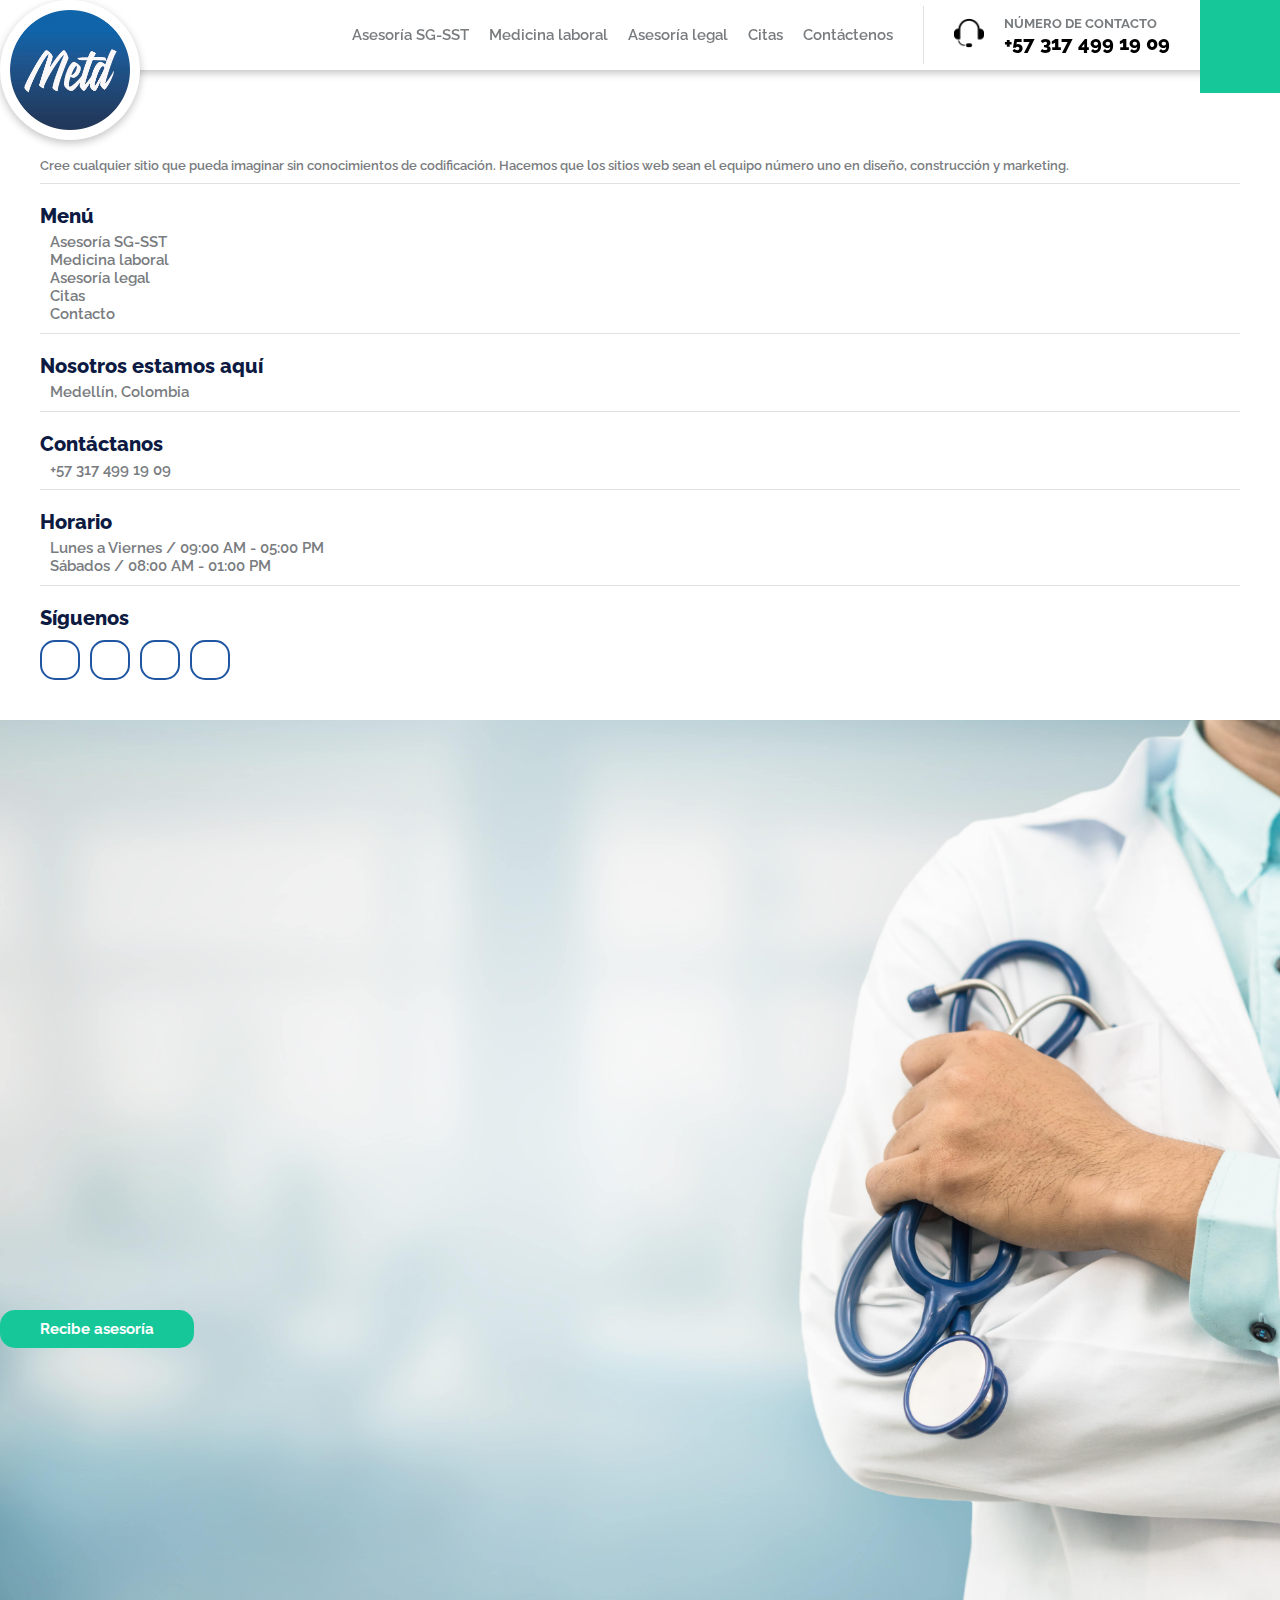
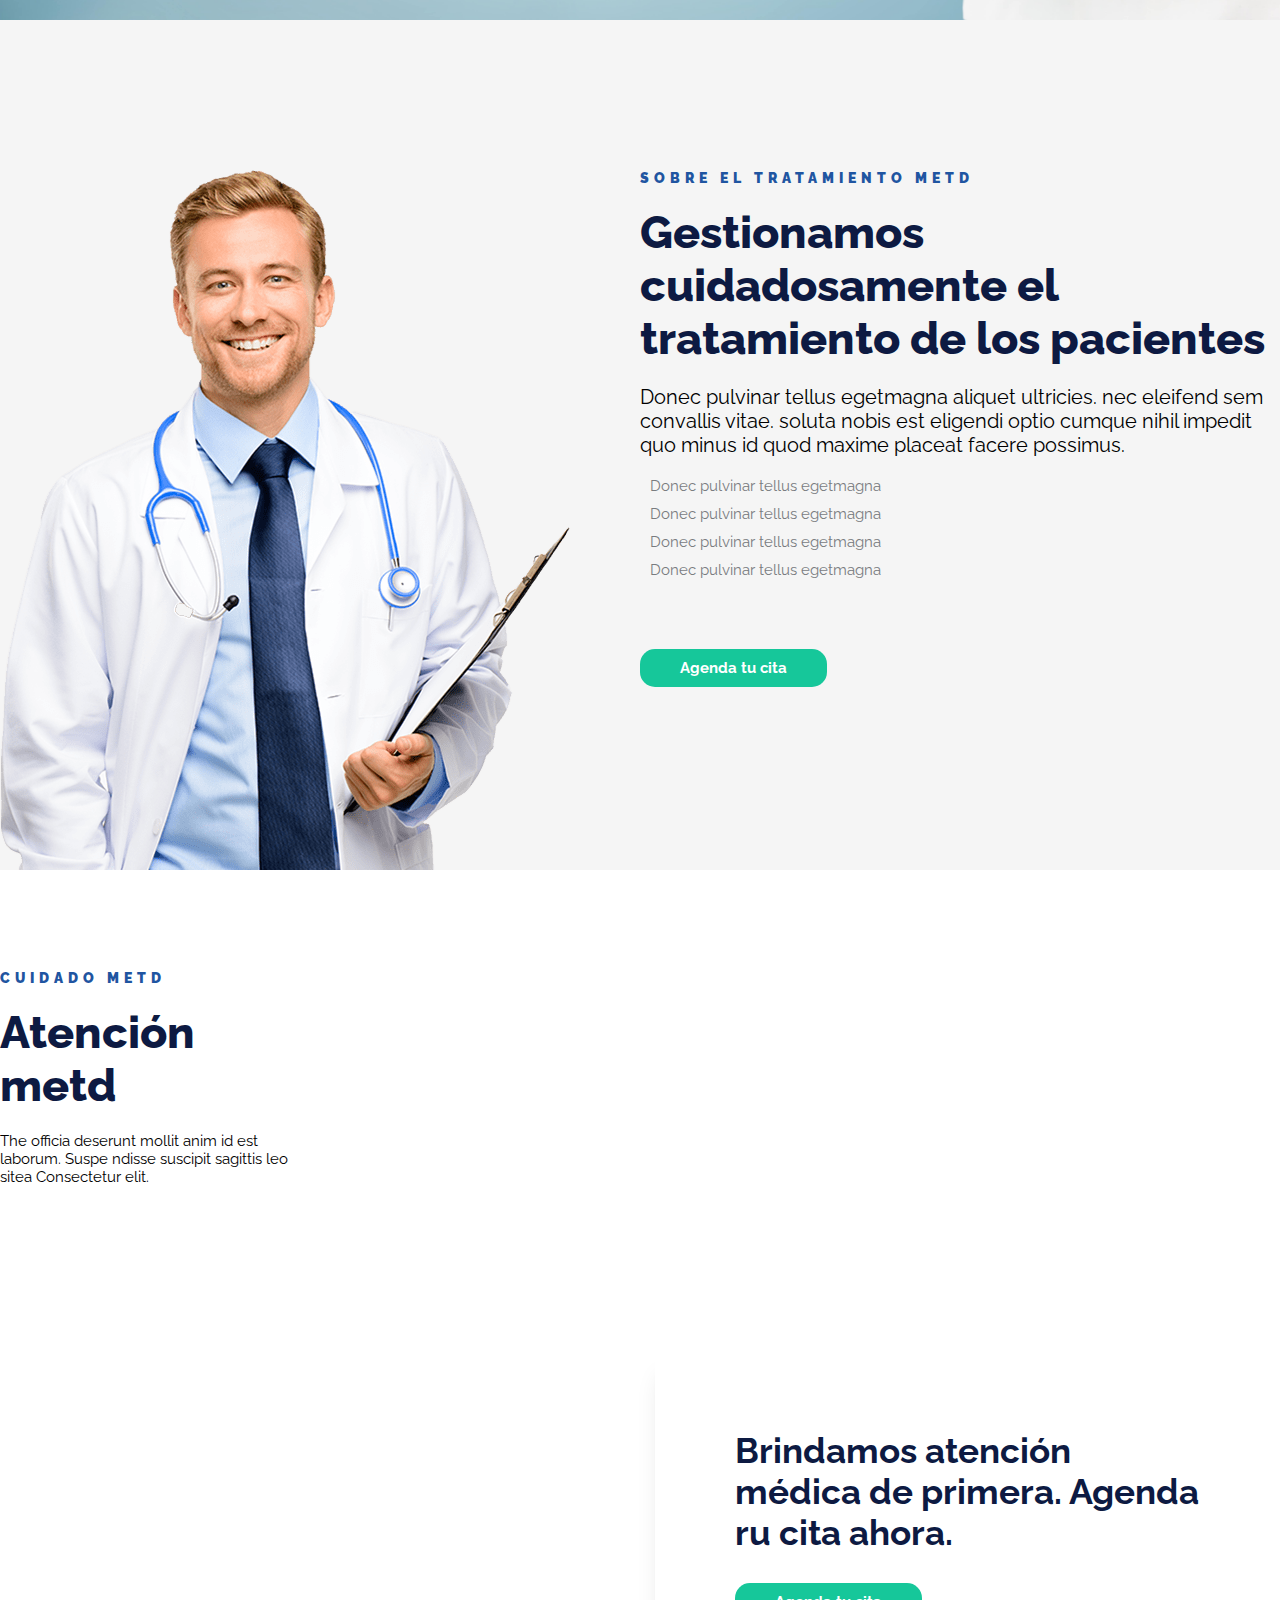
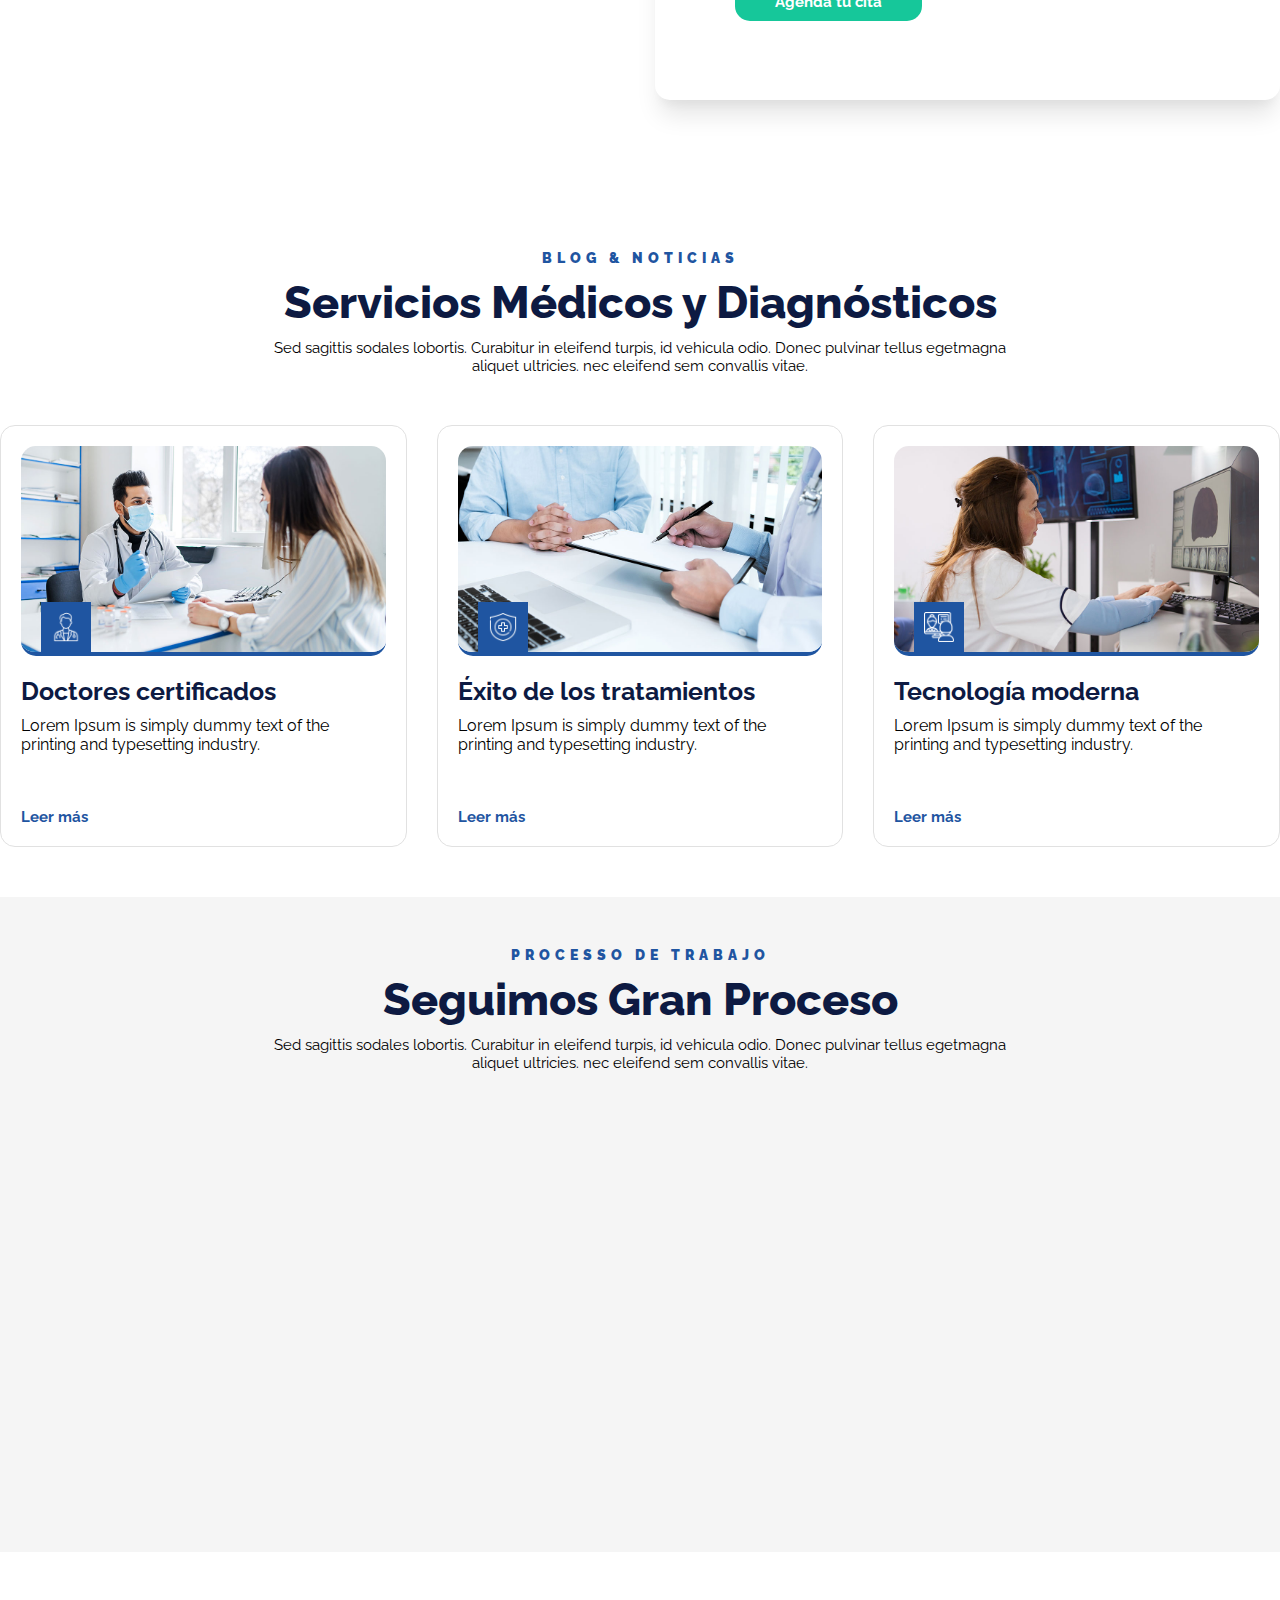
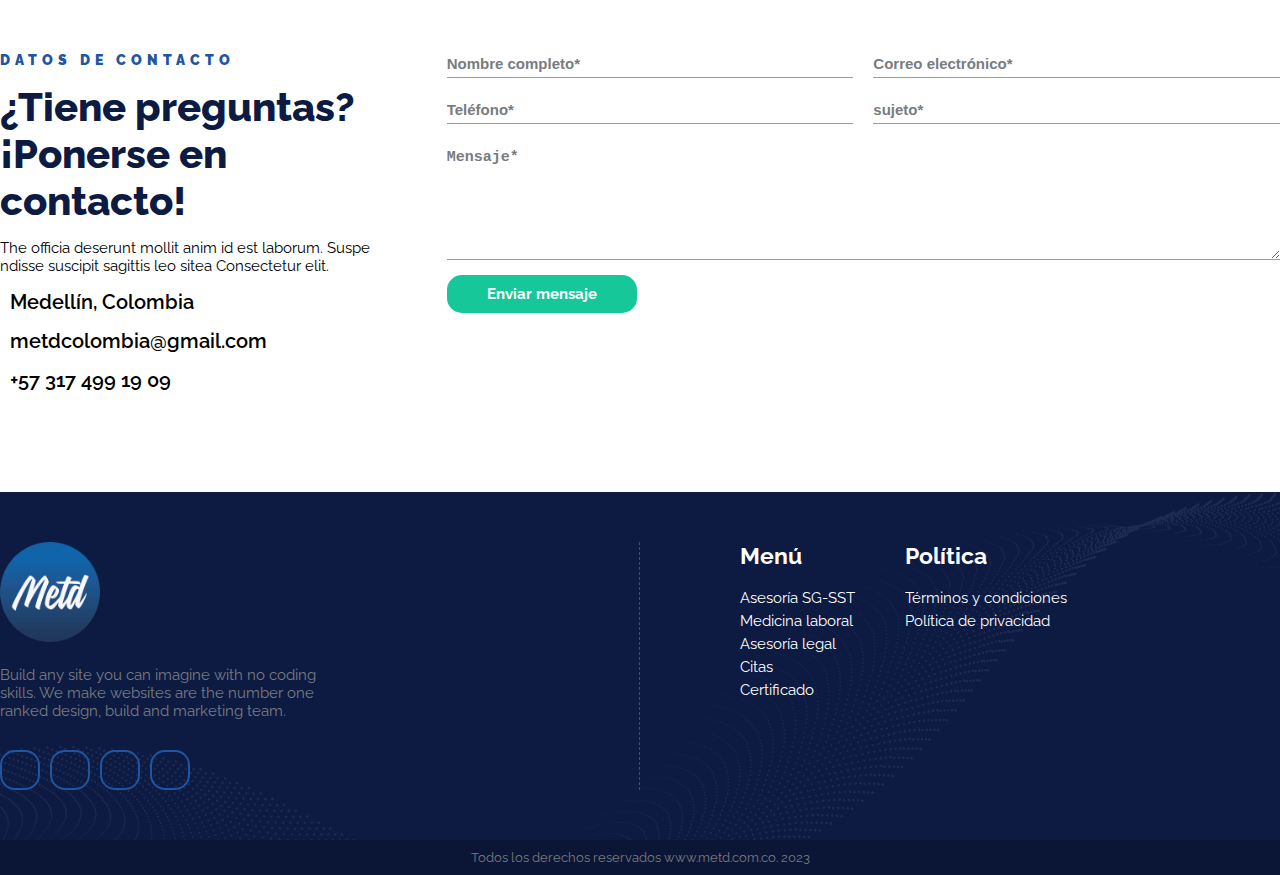
==== commit 483f327e: "cambios" ====
--- a/index.html
+++ b/index.html
@@ -20,8 +20,8 @@
 
     <title>Home | Metd</title>
 
-    <link rel="stylesheet" href="css/style.css?v=1.7">
-    <link rel="stylesheet" href="css/frameWorkLaooz.css?v=1.7">
+    <link rel="stylesheet" href="css/style.css?v=1.8">
+    <link rel="stylesheet" href="css/frameWorkLaooz.css?v=1.8">
 
 </head>
 <body>
@@ -73,8 +73,8 @@
     <header class="header width-100">
         <div class="content-header width-100 width-lg margin-auto content-between">
             <div class="left-header">
-                <div class="logo-header width-140px height-140px border-radius-md padding-10 bg-white">
-                    <img src="img/logo-metd-blanco.webp" alt="" class="width-100">
+                <div class="logo-header width-140px height-140px border-radius-md padding-10 bg-white" data-aos="fade-down" data-aos-duration="800">
+                    <a href="index.html"><img src="img/logo-metd-blanco.webp" alt="" class="width-100"></a>
                 </div>
             </div>
             <div class="right-header d-flex">
@@ -111,9 +111,9 @@
         <div class="abs-cover width-100 position-absolute">
             <div class="content-cover width-100 min-height-vh width-lg margin-auto d-flex">
                 <div class="text-cover d-flex-column gap-30 width-50">
-                    <h3 class="stand">ESTÁNDARES METD</h3>
-                    <h1 class="title-cover font-size-50 font-weight-800 color-terciario">Una solución completa para el cuidado de la salud</h1>
-                    <p class="paragraph-cover font-size-15 color-black">Lorem, ipsum dolor sit amet consectetur adipisicing elit. Veniam expedita reiciendis nihil quam consectetur et nam consequuntur architecto cupiditate perspiciatis?</p>
+                    <h3 class="stand" data-aos="fade-up" data-aos-duration="500">ESTÁNDARES METD</h3>
+                    <h1 class="title-cover font-size-50 font-weight-800 color-terciario" data-aos="fade-up" data-aos-duration="800">Una solución completa para el cuidado de la salud</h1>
+                    <p class="paragraph-cover font-size-15 color-black" data-aos="fade-up" data-aos-duration="1100">Lorem, ipsum dolor sit amet consectetur adipisicing elit. Veniam expedita reiciendis nihil quam consectetur et nam consequuntur architecto cupiditate perspiciatis?</p>
                     <a href="contacto.html" class="btn-metd btn-cover color-white bg-secundario transition-5">Recibe asesoría</a>
                 </div>
             </div>
@@ -123,7 +123,7 @@
 
     <!-- ----------------------HORARY----------------------- -->
     <div class="horary width-100">
-        <div class="content-horary width-100 width-md margin-auto bg-principal border-radius-15 padding-50 content-between">
+        <div class="content-horary width-100 width-md margin-auto bg-principal border-radius-15 padding-50 content-between" data-aos="fade-up" data-aos-duration="800">
             <div class="left-horary">
                 <div class="head-horary d-flex gap-50">
                     <img src="img/wall-clock.png" alt="" class="width-50px">
@@ -149,7 +149,7 @@
         <div class="content-if width-100 width-lg margin-auto padding-top-50 grid-column-2">
             <div class="img-if d-flex-end">
                 <img src="img/process-thumb-min.png" alt="" class="position-relative">
-                <img src="img/comments.png" alt="" class="position-absolute">
+                <img src="img/comments.png" alt="" class="position-absolute" data-aos="fade-up" data-aos-duration="800">
             </div>
             <div class="text-if d-flex-column gap-20">
                 <h3 class="stand">SOBRE EL TRATAMIENTO METD</h3>
@@ -181,21 +181,21 @@
                         id est laborum. Suspe ndisse suscipit 
                         sagittis leo sitea Consectetur elit.</p>
                 </div>
-                <div class="card-health-box width-100 height-350px padding-40 d-flex-column gap-20 border-radius-15">
+                <div class="card-health-box width-100 height-350px padding-40 d-flex-column gap-20 border-radius-15" data-aos="fade-up" data-aos-duration="500">
                     <img src="img/heart.png" alt="" class="width-60px">
                     <h2 class="title-card font-size-20 font-weight-700 color-terciario">Cirugía cardiaca</h2>
                     <p class="font-size-15 color-text">Donec pulvinar tellus egetmagna 
                         aliquet ultricies vitae.</p>
                     <a href="pagina-info.html" class="link-read transition-5 margin-top-auto font-size-15 font-weight-700 color-principal">Leer más<i class="fa-solid fa-arrow-right margin-left-10 transition-5"></i></a>
                 </div>
-                <div class="card-health-box width-100 height-350px padding-40 d-flex-column gap-20 border-radius-15">
+                <div class="card-health-box width-100 height-350px padding-40 d-flex-column gap-20 border-radius-15" data-aos="fade-up" data-aos-duration="800">
                     <img src="img/surgery-room.png" alt="" class="width-60px">
                     <h2 class="title-card font-size-20 font-weight-700 color-terciario">Cirugía general</h2>
                     <p class="font-size-15 color-text">Donec pulvinar tellus egetmagna 
                         aliquet ultricies vitae.</p>
                     <a href="pagina-info.html" class="link-read transition-5 margin-top-auto font-size-15 font-weight-700 color-principal">Leer más<i class="fa-solid fa-arrow-right margin-left-10 transition-5"></i></a>
                 </div>
-                <div class="card-health-box width-100 height-350px padding-40 d-flex-column gap-20 border-radius-15">
+                <div class="card-health-box width-100 height-350px padding-40 d-flex-column gap-20 border-radius-15" data-aos="fade-up" data-aos-duration="1100">
                     <img src="img/heart.png" alt="" class="width-60px">
                     <h2 class="title-card font-size-20 font-weight-700 color-terciario">Cirugía torácica</h2>
                     <p class="font-size-15 color-text">Donec pulvinar tellus egetmagna 
@@ -204,14 +204,14 @@
                 </div>
             </div>
             <div class="row-cards-2">
-                <div class="card-health-box width-100 height-350px padding-40 d-flex-column gap-20 border-radius-15">
+                <div class="card-health-box width-100 height-350px padding-40 d-flex-column gap-20 border-radius-15" data-aos="fade-up" data-aos-duration="500">
                     <img src="img/genetic.png" alt="" class="width-60px">
                     <h2 class="title-card font-size-20 font-weight-700 color-terciario">Operación mayor</h2>
                     <p class="font-size-15 color-text">Donec pulvinar tellus egetmagna 
                         aliquet ultricies vitae.</p>
                     <a href="pagina-info.html" class="link-read margin-top-auto font-size-15 font-weight-700 color-principal">Leer más<i class="fa-solid fa-arrow-right margin-left-10 transition-5"></i></a>
                 </div>
-                <div class="card-health-box width-100 height-350px padding-40 d-flex-column gap-20 border-radius-15">
+                <div class="card-health-box width-100 height-350px padding-40 d-flex-column gap-20 border-radius-15" data-aos="fade-up" data-aos-duration="800">
                     <img src="img/research.png" alt="" class="width-60px">
                     <h2 class="title-card font-size-20 font-weight-700 color-terciario">Prueba de laboratorio</h2>
                     <p class="font-size-15 color-text">Donec pulvinar tellus egetmagna 
@@ -290,7 +290,7 @@
                     egetmagna aliquet ultricies. nec eleifend sem convallis vitae.</p>
             </div>
             <div class="row-process grid-column-4 gap-30">
-                <div class="item-process width-100 d-flex-column d-flex-center gap-20 border-radius-md">
+                <div class="item-process width-100 d-flex-column d-flex-center gap-20 border-radius-md" data-aos="fade-up" data-aos-duration="500">
                     <div class="img-process d-flex-column d-flex-center width-190px height-190px border-radius-md position-relative">
                         <div class="img-relative position-relative width-140px height-140px bg-white padding-40 border-radius-md">
                             <img src="img/emergency-call.png" alt="" class="width-100">
@@ -302,7 +302,7 @@
                         <p class="paragraph-process font-size-15 color-text">Nostra proin fusce hendrerit viverra nisl torquent.</p>
                     </div>
                 </div>
-                <div class="item-process width-100 d-flex-column d-flex-center gap-20 border-radius-md padding-top-100">
+                <div class="item-process width-100 d-flex-column d-flex-center gap-20 border-radius-md padding-top-100" data-aos="fade-up" data-aos-duration="800">
                     <div class="img-process d-flex-column d-flex-center width-190px height-190px border-radius-md position-relative">
                         <div class="img-relative position-relative width-140px height-140px bg-white padding-40 border-radius-md">
                             <img src="img/doctor-blue.png" alt="" class="width-100">
@@ -314,7 +314,7 @@
                         <p class="paragraph-process font-size-15 color-text">Nostra proin fusce hendrerit viverra nisl torquent.</p>
                     </div>
                 </div>
-                <div class="item-process width-100 d-flex-column d-flex-center gap-20 border-radius-md">
+                <div class="item-process width-100 d-flex-column d-flex-center gap-20 border-radius-md" data-aos="fade-up" data-aos-duration="1100">
                     <div class="img-process d-flex-column d-flex-center width-190px height-190px border-radius-md position-relative">
                         <div class="img-relative position-relative width-140px height-140px bg-white padding-40 border-radius-md">
                             <img src="img/first-aid-kit.png" alt="" class="width-100">
@@ -326,7 +326,7 @@
                         <p class="paragraph-process font-size-15 color-text">Nostra proin fusce hendrerit viverra nisl torquent.</p>
                     </div>
                 </div>
-                <div class="item-process width-100 d-flex-column d-flex-center gap-20 border-radius-md padding-top-100">
+                <div class="item-process width-100 d-flex-column d-flex-center gap-20 border-radius-md padding-top-100" data-aos="fade-up" data-aos-duration="1500">
                     <div class="img-process d-flex-column d-flex-center width-190px height-190px border-radius-md position-relative">
                         <div class="img-relative position-relative width-140px height-140px bg-white padding-40 border-radius-md">
                             <img src="img/24-hours-delivery.png" alt="" class="width-100">
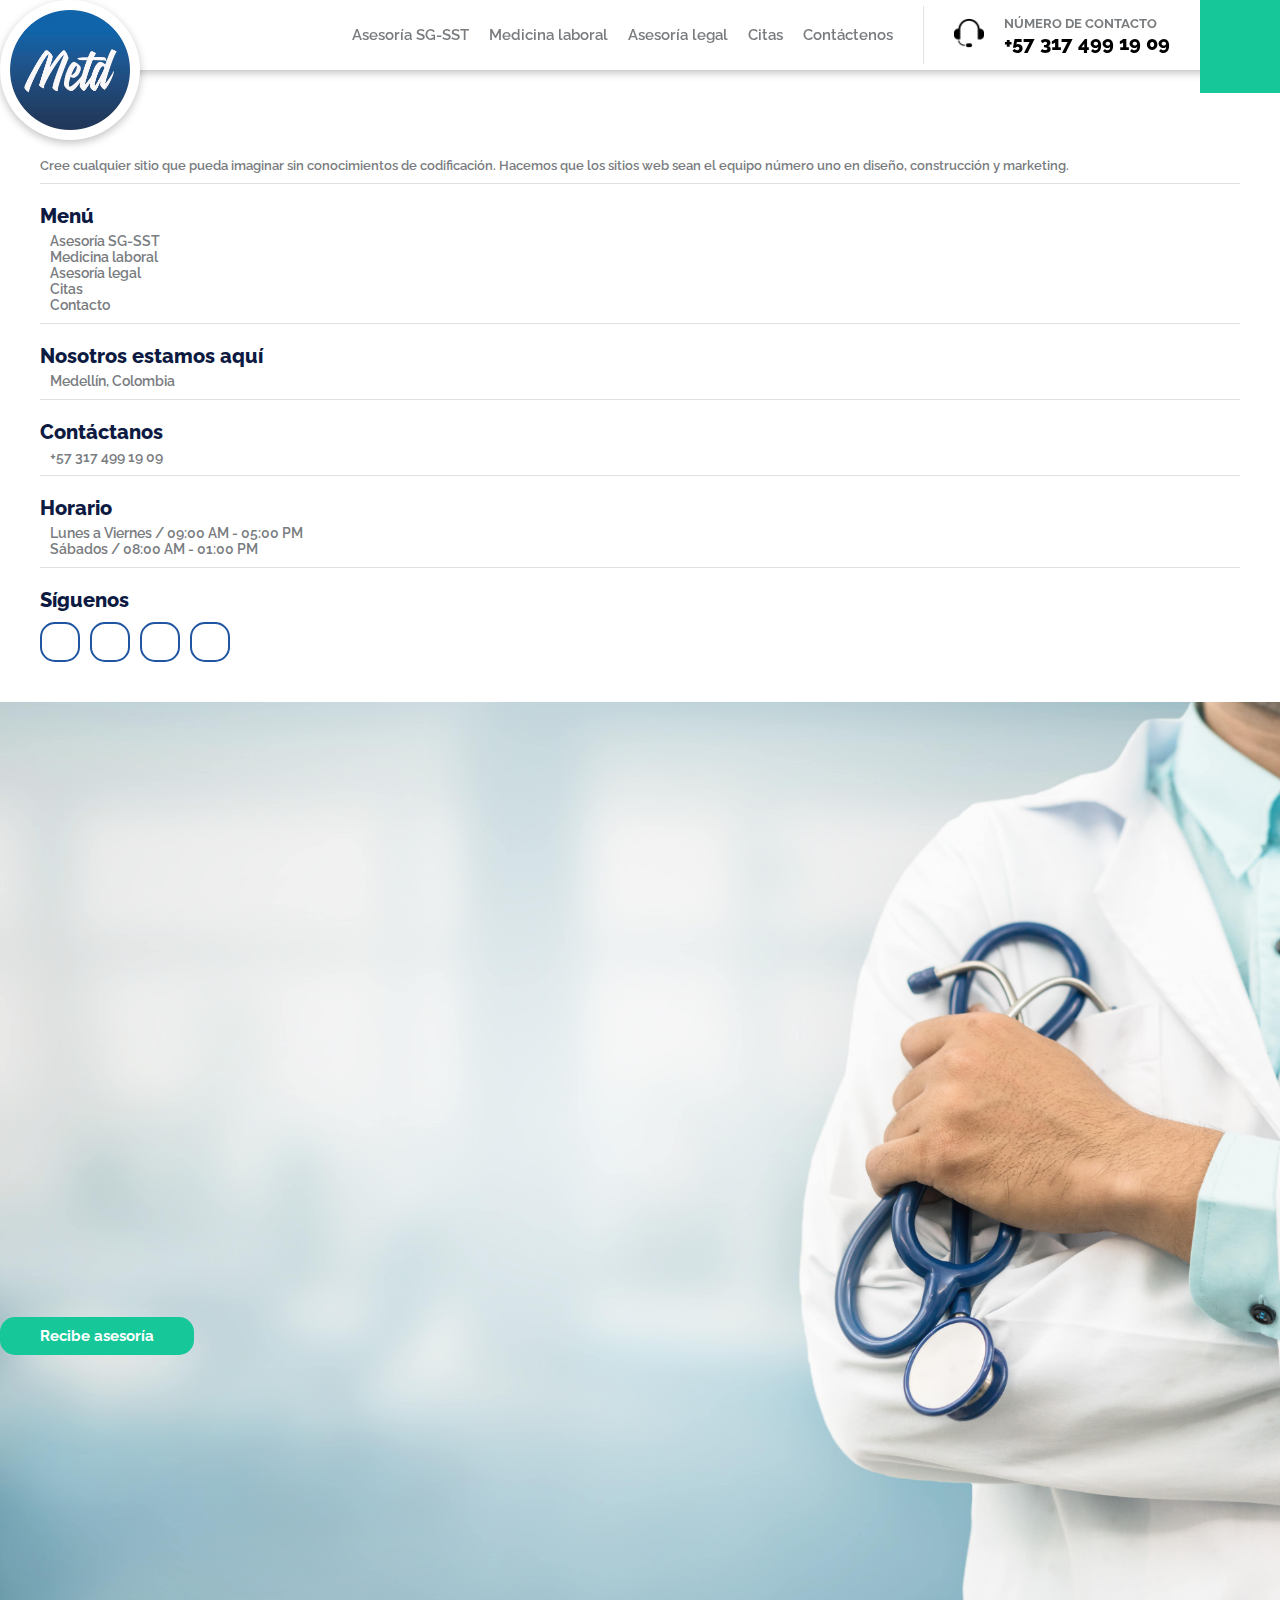
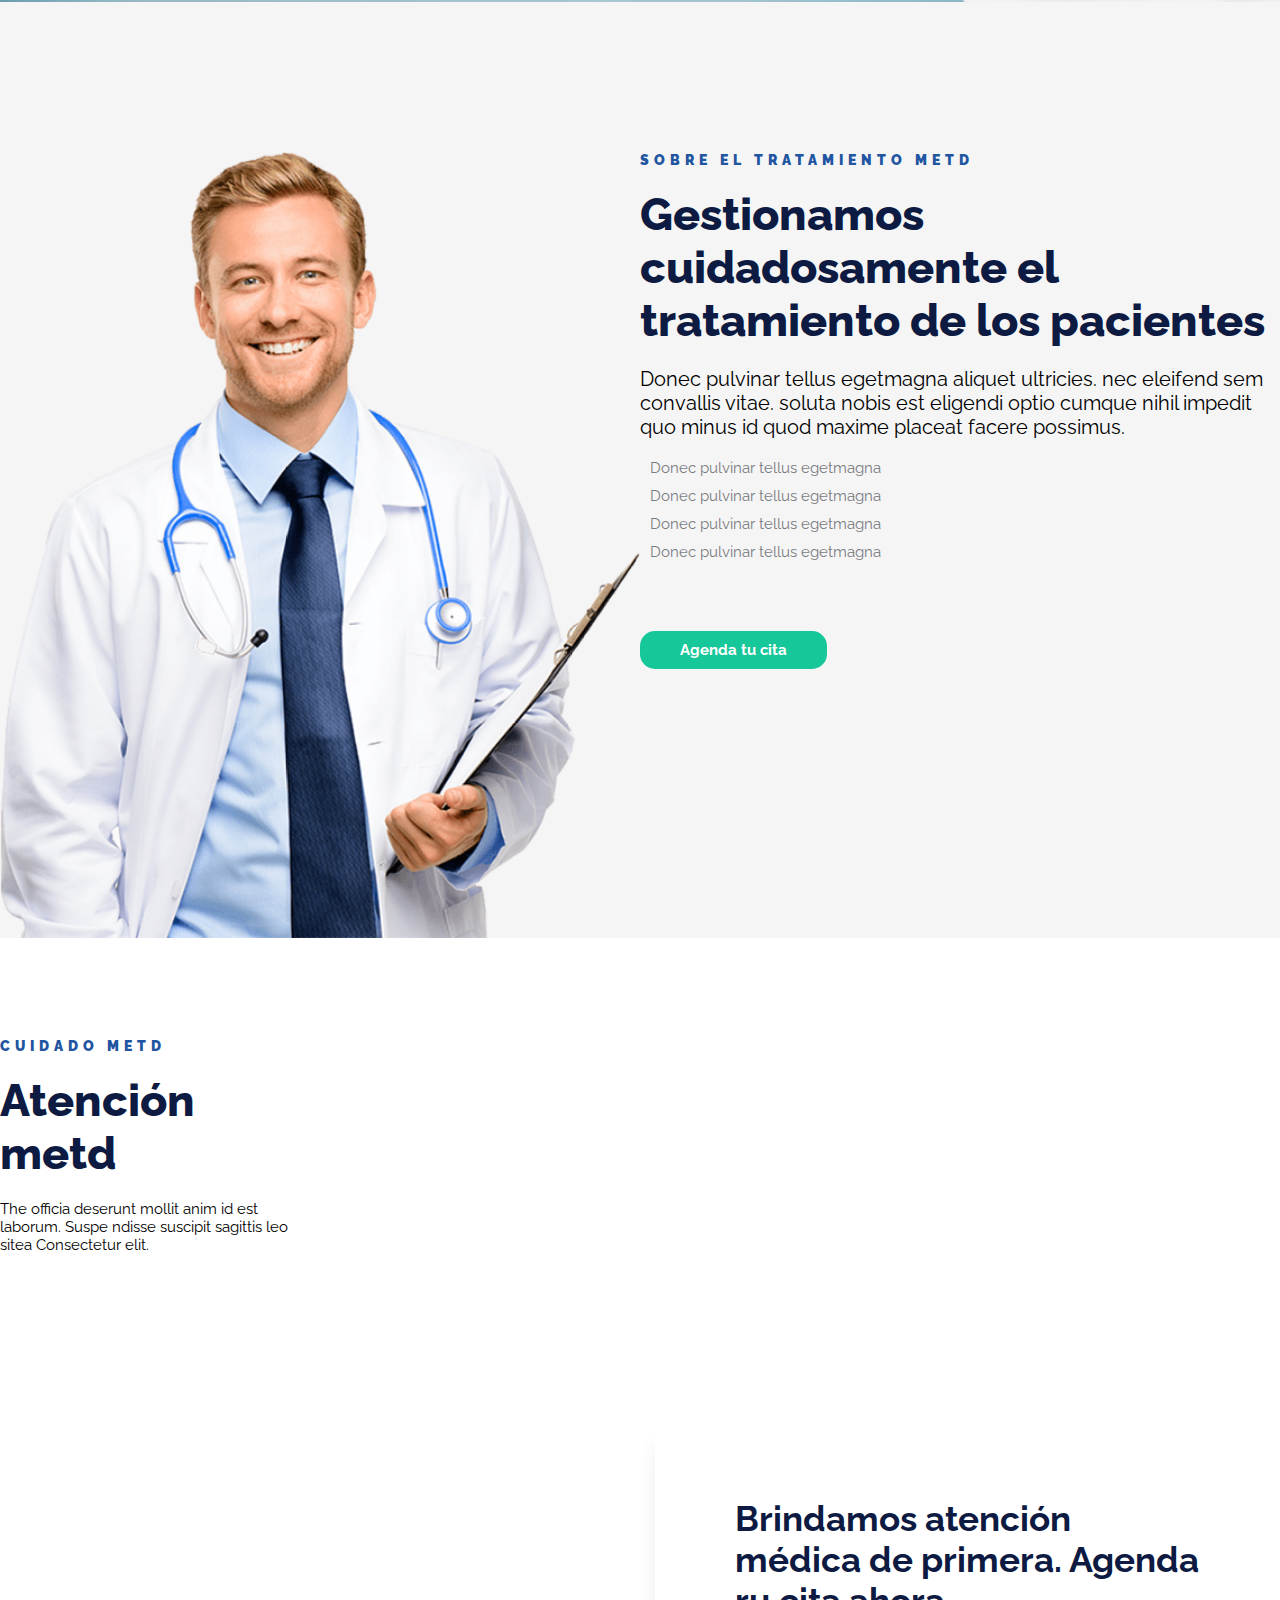
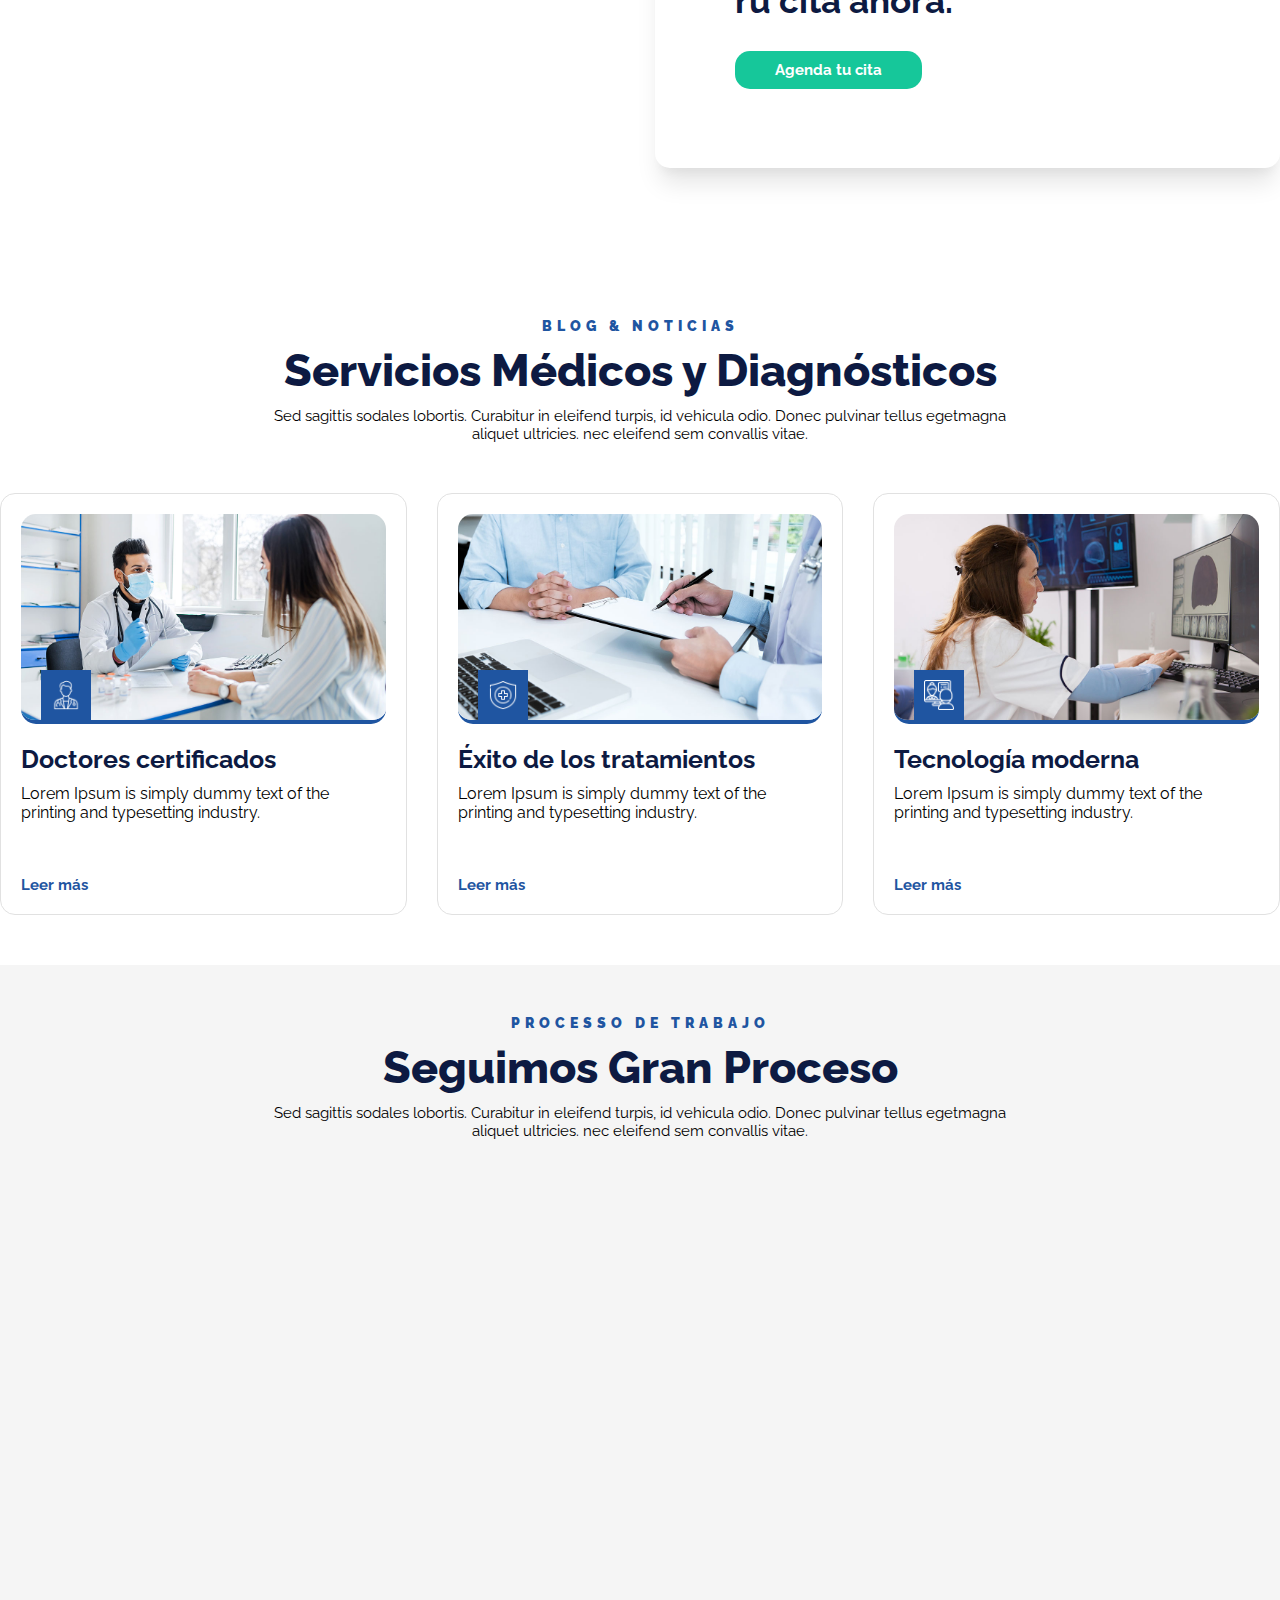
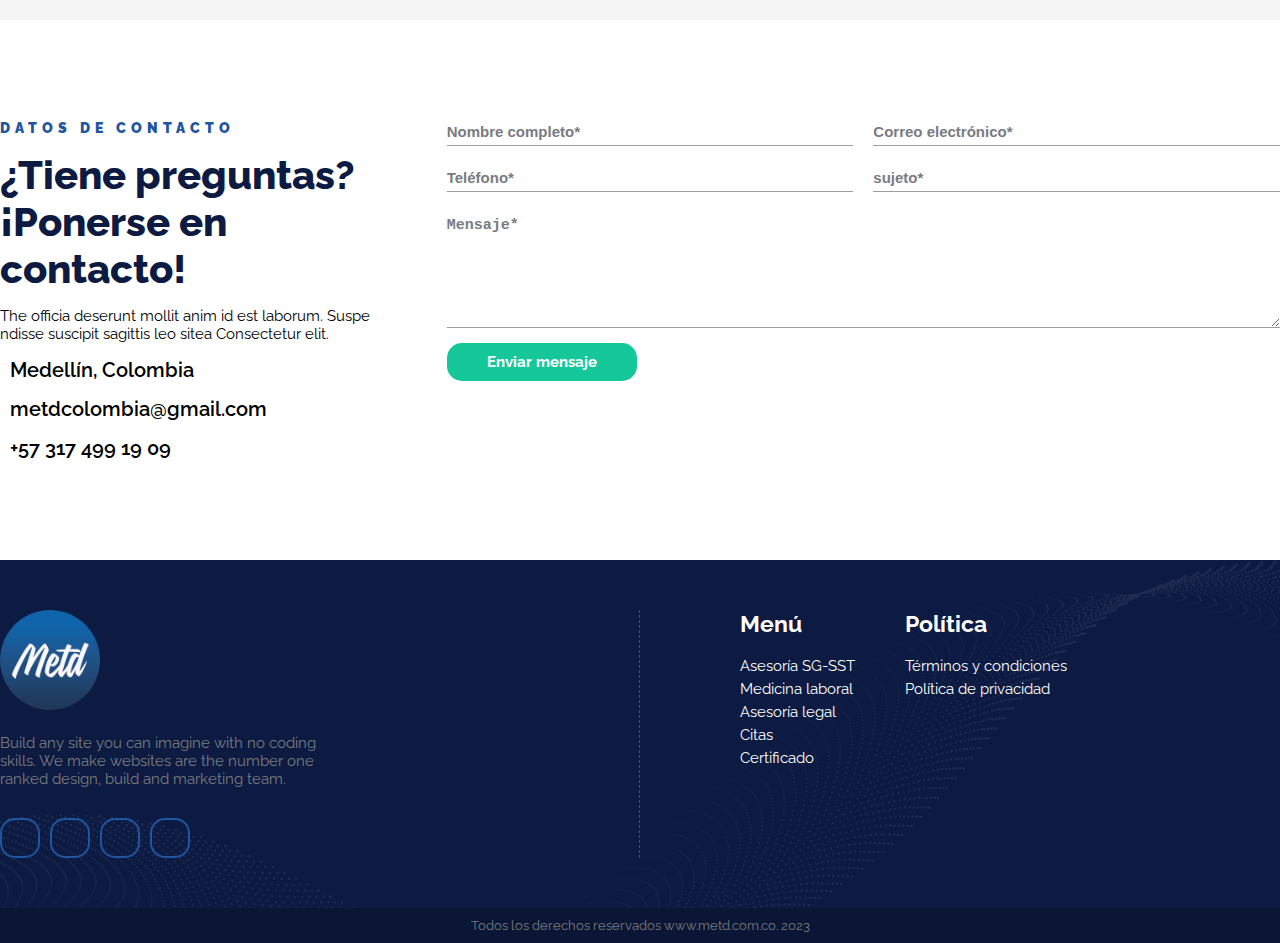
==== commit f3698603: "cambios" ====
--- a/index.html
+++ b/index.html
@@ -22,6 +22,7 @@
 
     <link rel="stylesheet" href="css/style.css?v=1.8">
     <link rel="stylesheet" href="css/frameWorkLaooz.css?v=1.8">
+    <link rel="stylesheet" href="css/responsive.css?v=1.1">
 
 </head>
 <body>
@@ -38,24 +39,24 @@
             </div>
             <div class="item-canva border-bottom-1 padding-bottom-10 margin-bottom-20 d-flex-column">
                 <h2 class="title-canva-menu font-size-20 margin-bottom-5 font-weight-800 color-terciario">Menú</h2>
-                <a href="asesoria-sg-sst.html" class="font-size-15 font-weight-600 color-text"><i class="fa-solid fa-chevron-right margin-right-10 color-principal"></i>Asesoría SG-SST</a>
-                <a href="medicina-laboral.html" class="font-size-15 font-weight-600 color-text"><i class="fa-solid fa-chevron-right margin-right-10 color-principal"></i>Medicina laboral</a>
-                <a href="citas.html" class="font-size-15 font-weight-600 color-text"><i class="fa-solid fa-chevron-right margin-right-10 color-principal"></i>Asesoría legal</a>
-                <a href="citas.html" class="font-size-15 font-weight-600 color-text"><i class="fa-solid fa-chevron-right margin-right-10 color-principal"></i>Citas</a>
-                <a href="contacto.html" class="font-size-15 font-weight-600 color-text"><i class="fa-solid fa-chevron-right margin-right-10 color-principal"></i>Contacto</a>
+                <a href="asesoria-sg-sst.html" class="font-size-14 font-weight-600 color-text"><i class="fa-solid fa-chevron-right margin-right-10 color-principal"></i>Asesoría SG-SST</a>
+                <a href="medicina-laboral.html" class="font-size-14 font-weight-600 color-text"><i class="fa-solid fa-chevron-right margin-right-10 color-principal"></i>Medicina laboral</a>
+                <a href="citas.html" class="font-size-14 font-weight-600 color-text"><i class="fa-solid fa-chevron-right margin-right-10 color-principal"></i>Asesoría legal</a>
+                <a href="citas.html" class="font-size-14 font-weight-600 color-text"><i class="fa-solid fa-chevron-right margin-right-10 color-principal"></i>Citas</a>
+                <a href="contacto.html" class="font-size-14 font-weight-600 color-text"><i class="fa-solid fa-chevron-right margin-right-10 color-principal"></i>Contacto</a>
             </div>
             <div class="item-canva border-bottom-1 padding-bottom-10 margin-bottom-20">
                 <h2 class="title-canva-menu font-size-20 margin-bottom-5 font-weight-800 color-terciario">Nosotros estamos aquí</h2>
-                <p class="font-size-15 font-weight-600 color-text"><i class="fa-solid fa-location-dot margin-right-10 color-principal"></i>Medellín, Colombia</p>
+                <p class="font-size-14 font-weight-600 color-text"><i class="fa-solid fa-location-dot margin-right-10 color-principal"></i>Medellín, Colombia</p>
             </div>
             <div class="item-canva border-bottom-1 padding-bottom-10 margin-bottom-20">
                 <h2 class="title-canva-menu font-size-20 margin-bottom-5 font-weight-800 color-terciario">Contáctanos</h2>
-                <p class="font-size-15 font-weight-600 color-text"><i class="fa-solid fa-envelope margin-right-10 color-principal"></i>+57 317 499 19 09</p>
+                <p class="font-size-14 font-weight-600 color-text"><i class="fa-solid fa-envelope margin-right-10 color-principal"></i>+57 317 499 19 09</p>
             </div>
             <div class="item-canva border-bottom-1 padding-bottom-10 margin-bottom-20">
                 <h2 class="title-canva-menu font-size-20 margin-bottom-5 font-weight-800 color-terciario">Horario</h2>
-                <p class="font-size-15 font-weight-600 color-text"><i class="fa-solid fa-clock margin-right-10 color-principal"></i>Lunes a Viernes / 09:00 AM - 05:00 PM</p>
-                <p class="font-size-15 font-weight-600 color-text"><i class="fa-solid fa-clock margin-right-10 color-principal"></i>Sábados / 08:00 AM - 01:00 PM</p>
+                <p class="font-size-14 font-weight-600 color-text"><i class="fa-solid fa-clock margin-right-10 color-principal"></i>Lunes a Viernes / 09:00 AM - 05:00 PM</p>
+                <p class="font-size-14 font-weight-600 color-text"><i class="fa-solid fa-clock margin-right-10 color-principal"></i>Sábados / 08:00 AM - 01:00 PM</p>
             </div>
             <div class="item-canva">
                 <h2 class="title-canva-menu font-size-20 margin-bottom-10 font-weight-800 color-terciario">Síguenos</h2>
@@ -110,7 +111,7 @@
         <div class="back-cover-home position-relative"></div>
         <div class="abs-cover width-100 position-absolute">
             <div class="content-cover width-100 min-height-vh width-lg margin-auto d-flex">
-                <div class="text-cover d-flex-column gap-30 width-50">
+                <div class="text-cover d-flex-column gap-30 width-50 padding-top-50">
                     <h3 class="stand" data-aos="fade-up" data-aos-duration="500">ESTÁNDARES METD</h3>
                     <h1 class="title-cover font-size-50 font-weight-800 color-terciario" data-aos="fade-up" data-aos-duration="800">Una solución completa para el cuidado de la salud</h1>
                     <p class="paragraph-cover font-size-15 color-black" data-aos="fade-up" data-aos-duration="1100">Lorem, ipsum dolor sit amet consectetur adipisicing elit. Veniam expedita reiciendis nihil quam consectetur et nam consequuntur architecto cupiditate perspiciatis?</p>
@@ -148,8 +149,8 @@
     <div class="if width-100 padding-top-100 bg-gris">
         <div class="content-if width-100 width-lg margin-auto padding-top-50 grid-column-2">
             <div class="img-if d-flex-end">
-                <img src="img/process-thumb-min.png" alt="" class="position-relative">
-                <img src="img/comments.png" alt="" class="position-absolute" data-aos="fade-up" data-aos-duration="800">
+                <img src="img/process-thumb-min.png" alt="" class="position-relative width-100">
+                <img src="img/comments.png" alt="" class="img-com position-absolute" data-aos="fade-up" data-aos-duration="800">
             </div>
             <div class="text-if d-flex-column gap-20">
                 <h3 class="stand">SOBRE EL TRATAMIENTO METD</h3>
@@ -218,7 +219,7 @@
                         aliquet ultricies vitae.</p>
                     <a href="pagina-info.html" class="link-read margin-top-auto font-size-15 font-weight-700 color-principal">Leer más<i class="fa-solid fa-arrow-right margin-left-10 transition-5"></i></a>
                 </div>
-                <div class="card-health-box width-100 height-350px d-flex-column padding-80 gap-30 border-radius-15">
+                <div class="card-health-box card-health-last width-100 height-350px d-flex-column padding-80 gap-30 border-radius-15">
                     <h2 class="title-card font-size-35 font-weight-700 color-terciario">Brindamos atención médica  de primera. Agenda ru cita ahora.</h2>
                     <a href="contacto.html" class="btn-metd btn-agend color-white bg-secundario transition-5">Agenda tu cita</a>
                 </div>
@@ -366,7 +367,7 @@
                         <input type="text" placeholder="sujeto*">
                     </div>
                     <div class="item-form width-100">
-                        <textarea name="" id="" cols="30" rows="7" placeholder="Mensaje*"></textarea>
+                        <textarea name="" id="" cols="30" rows="7" placeholder="Mensaje*"></textarea> 
                     </div>
                     <div class="item-form">
                         <a href="#" class="btn-metd btn-submit transition-5 color-white bg-secundario">Enviar mensaje</a>
--- a/css/responsive.css
+++ b/css/responsive.css
@@ -0,0 +1,384 @@
+@media screen and (min-width: 800px) {
+    
+}
+
+@media screen and (max-width: 800px) {
+    /* ------------------HEADER---------------- */
+    .menu-header {
+        display: none;
+    }
+    .logo-header {
+        width: 70px;
+        height: 70px;
+        padding: 5px;
+        margin-bottom: -40px;
+        margin-left: 20px;
+    }
+    .canvas-menu i {
+        font-size: 20px;
+        padding: 15px;
+    }
+    .contact-header {
+        gap: 10px;
+    }
+    .date-contact p {
+        display: none;
+    }
+    .icon-call img {
+        width: 20px;
+    }
+    .date-contact .number-contact {
+        font-size: 15px;
+    }
+
+    /* -----------------COVER------------------- */
+    .text-cover {
+        width: 100%;
+        padding: 0px 20px;
+        gap: 10px;
+    }
+    .title-cover {
+        font-size: 25px;
+    }
+    .paragraph-cover {
+        margin-bottom: 40px;
+    }
+    .box-cover {
+        width: 70%;
+        margin-left: 20px;
+        padding: 30px;
+        margin-bottom: 50px;
+    }
+    .title-box {
+        font-size: 20px;
+    }
+    .back-cover-medlab {
+        background-position: center;
+    }
+    .abs-cover-citas {
+        min-height: 100vh;
+        display: flex;
+        align-items: center;
+    }
+    .cover-citas {
+        min-height: auto;
+        display: flex;
+        flex-direction: column;
+        padding: 0px 20px;
+    }
+    .img-profile img {
+        width: 200px;
+        height: 200px;
+    }
+    .text-profile {
+        width: 100%;
+        text-align: center;
+    }
+    .title-profile {
+        font-size: 20px;
+    }
+    .descrip-profle {
+        font-size: 15px;
+    }
+    .btn-metd {
+        font-size: 14px;
+        padding: 10px 20px;
+    }
+    .info-profile {
+        gap: 30px;
+    }
+    .bot-profile  {
+        width: 100%;
+        display: flex;
+        justify-content: center;
+        align-items: center;
+    }
+    .cover-contacto {
+        margin-top: 0;
+    }
+    .back-cover-contacto {
+        min-height: 400px;
+    }
+    .abs-contacto {
+        width: 100%;
+        min-height: 400px;
+        display: flex;
+        justify-content: center;
+        background-color: #ffffffc2;
+    }
+    .content-cont {
+        height: 100%;
+        padding: 0px 20px;
+    }
+    .content-cont .text-cover {
+        padding: 0px;
+    }
+    .cov-blog {
+        padding: 0px 20px;
+    }
+    .cov-blog .text-cover {
+        padding: 0px 0px;
+    }
+
+    /* -----------------HORARY----------------- */
+    .horary {
+        display: none;
+    }
+
+    /* -----------------IF------------------- */
+    .if {
+        padding-top: 0px;
+    }
+    .content-if {
+        width: 100%;
+        display: grid;
+        grid-template-columns: 1fr;
+        gap: 30px;
+        padding: 50px 20px 0px 20px;
+    }
+    .img-if {
+        margin-top: auto;
+        order: 2;
+    }
+    .img-com {
+        width: 200px;
+    }
+    .title-if {
+        font-size: 25px;
+    }
+    .paragraph-if {
+        font-size: 15px;
+    }
+
+    /* ---------------CARDS-METD----------------- */
+    .content-cards {
+        padding: 50px 20px;
+    }
+    .row-cards {
+        display: grid;
+        grid-template-columns: 1fr;
+    }
+    .card-health-box {
+        height: auto;
+    }
+    .row-cards-2 {
+        display: grid;
+        grid-template-columns: 1fr;
+    }
+    .card-health-last {
+        padding: 40px;
+    }
+    .card-health-box .title-card {
+        font-size: 25px;
+    }
+
+    /* ---------------------BLOG-------------------- */
+    .content-blog {
+        padding: 50px 20px;
+    }
+    .title-global {
+        font-size: 25px;
+    }
+    .row-blog {
+        display: grid;
+        grid-template-columns: 1fr;
+    }
+
+    /* --------------------PROCESS------------------ */
+    .content-process {
+        padding: 50px 20px;
+    }
+    .row-process {
+        display: grid;
+        grid-template-columns: 1fr;
+        gap: 20px;
+    }
+    .item-process {
+        width: 100%;
+        margin: auto;
+        border-radius: 15px;
+        padding-top: 0;
+        border: 1px solid #e3e3e3;
+        padding: 20px;
+    }
+
+    /* -------------------CONTACT----------------------- */
+    .content-contact {
+        padding: 50px 20px;
+        width: 100%;
+        display: grid;
+        grid-template-columns: 1fr;
+    }
+    .title-contact {
+        font-size: 25px;
+    }
+    .form-contact .item-form textarea::placeholder,
+    .form-contact .item-form input[type="email"]::placeholder,
+    .form-contact .item-form input[type="text"]::placeholder {
+        font-size: 13px;
+        font-weight: 500;
+    }
+
+    /* --------------------FOOTER------------------------ */
+    .content-footer {
+        padding: 50px 20px;
+        display: grid;
+        grid-template-columns: 1fr;
+        gap: 30px;
+    }
+    .left-footer {
+        border-right: 0;
+    }
+    .descrip-metd {
+        width: 100%;
+    }
+    .right-footer {
+        padding-left: 0;
+    }
+    .copyright p {
+        font-size: 12px;
+    }
+
+    /* -------------------GRID-BOX---------------------- */
+    .content-box {
+        padding: 50px 20px;
+    }
+    .row-grid {
+        display: grid;
+        grid-template-columns: 1fr;
+    }
+    .box-item {
+        padding: 20px;
+        display: grid;
+        grid-template-columns: 1fr 4fr;
+        text-align: left;
+    }
+    .box-item p {
+        text-align: left;
+    }
+    .number-box {
+        font-size: 15px;
+    }
+
+    /* -------------------ASESORIA---------------------- */
+    .content-asesoria {
+        padding: 50px 20px;
+    }
+    .row-ase {
+        display: grid;
+        grid-template-columns: 1fr;
+    }
+    .title-med {
+        font-size: 25px;
+    }
+    .box-ase {
+        padding: 30px;
+    }
+    .title-box-ase {
+        font-size: 25px;
+    }
+
+    /* -------------------VID-SG--------------------------- */
+    .vid-sg {
+        width: 100%;
+        background-color: #1F55A1;
+    }
+    .back-vid {
+        display: none;
+    }
+    .vid-abs {
+        position: inherit !important;
+        padding: 50px 20px;
+    }
+    .head-vid {
+        display: grid;
+        grid-template-columns: 1fr;
+        gap: 20px;
+    }
+    .left-vid {
+        text-align: center;
+    }
+    .title-vid {
+        width: 100%;
+        font-size: 23px;
+    }
+    .right-vid {
+        text-align: center;
+    }
+    .right-vid p {
+        font-size: 15px;
+    }
+    .back_video {
+        width: 100%;
+    }
+
+    /* ----------------PROGRAM------------------- */
+    .program {
+        margin-top: 0;
+    }
+    .cotent-program {
+        padding: 50px 20px;
+    }
+
+    /* -------------------IFRAMES---------------- */
+    .content-iframe {
+        padding: 50px 20px;
+    }
+    .row-iframe {
+        width: 100%;
+        display: grid;
+        grid-template-columns: 1fr;
+    }
+    .item-iframe {
+        padding: 0;
+        box-shadow: none;
+    }
+    .item-iframe iframe {
+        width: 100%;
+    }
+
+    /* -------------------MSG--------------------- */
+    .content-msg {
+        padding: 50px 20px;
+    }
+    .head-cont {
+        width: 100%;
+        text-align: left;
+    }
+    .title-none {
+        display: none;
+    }
+    .row-msg {
+        display: grid;
+        grid-template-columns: 1fr;
+    }
+
+    /* -----------------------NOTAS-BLOG---------------- */
+    .content-note {
+        padding: 50px 20px;
+    }
+    .text-note {
+        padding: 20px;
+    }
+    .body-text {
+        display: flex;
+        flex-direction: column;
+        align-items: flex-start;
+    }
+    .body-text img {
+        width: 100px;
+        height: 100px;
+    }
+    .title-not {
+        font-size: 25px;
+    }
+    .left-author p {
+        display: none;
+    }
+    .paragraph-note {
+        font-size: 14px;
+    }
+    .subtitle-note {
+        font-size: 17px;
+    }
+}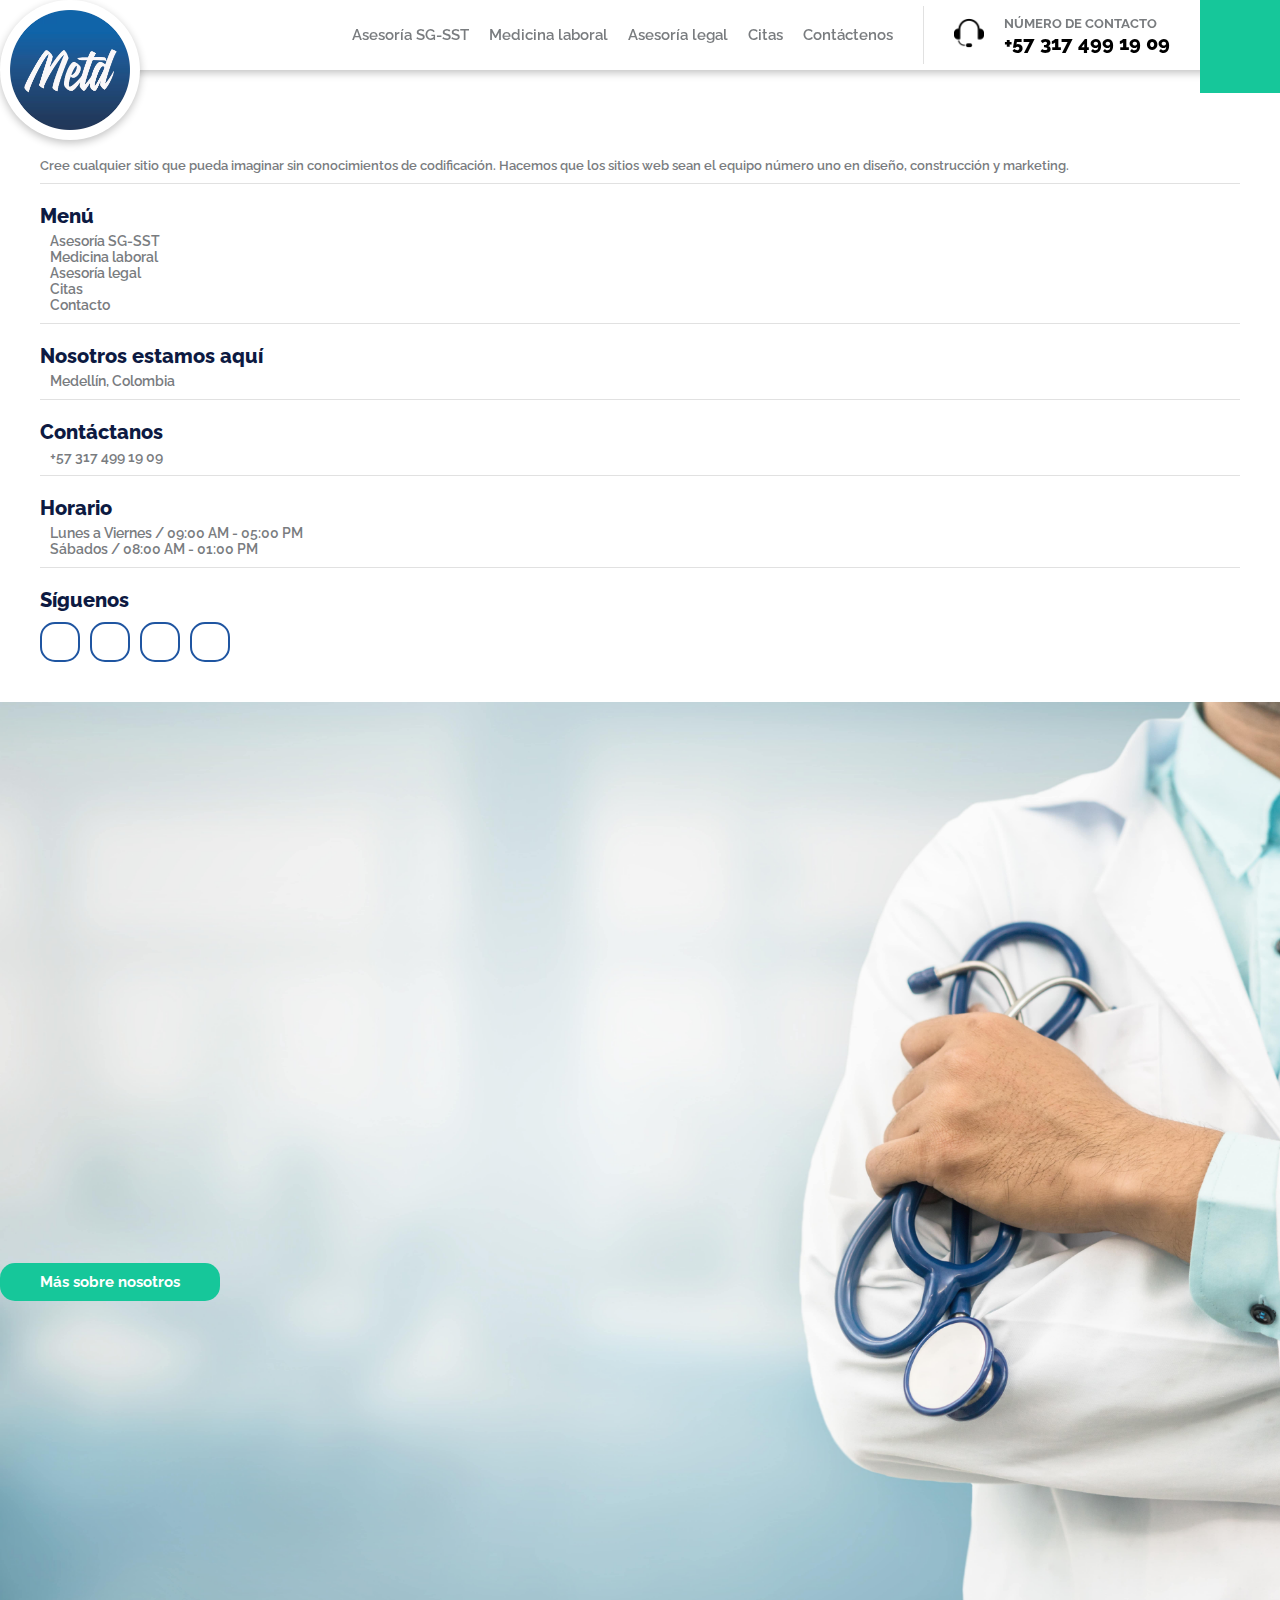
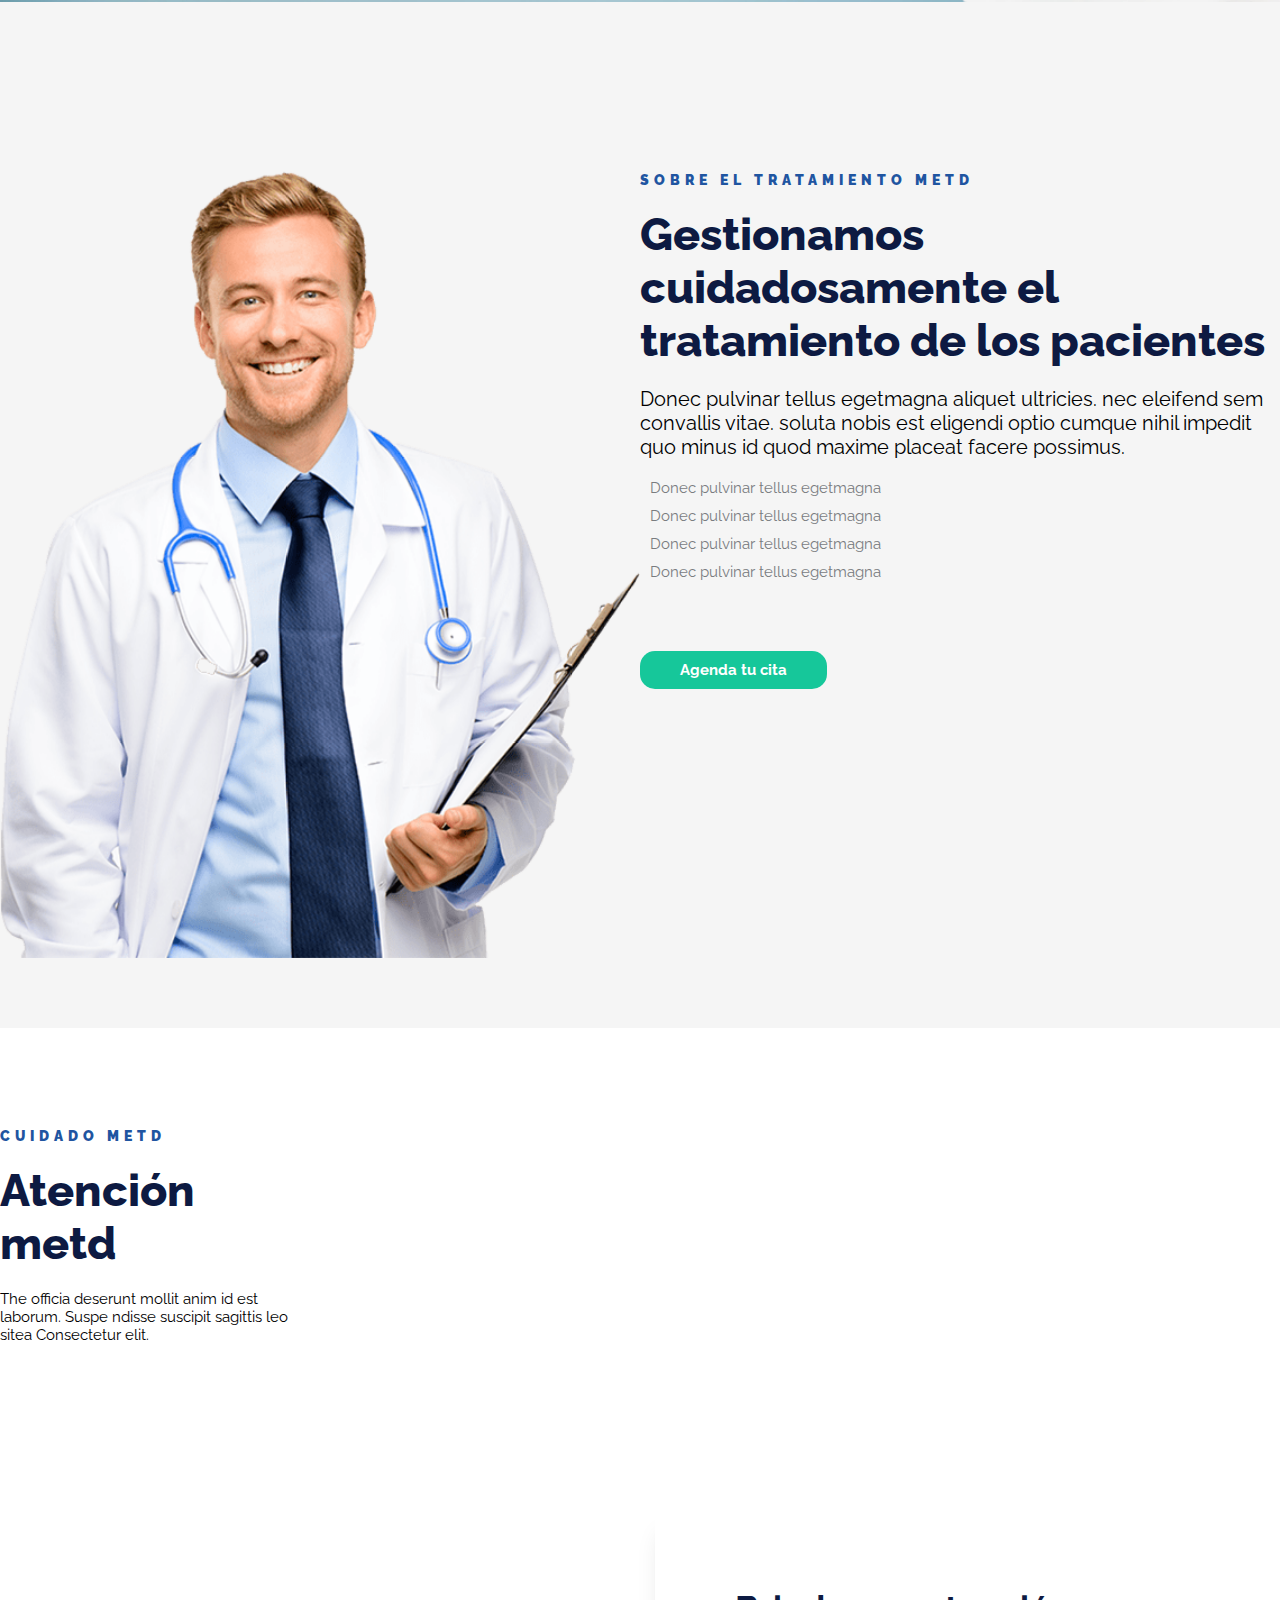
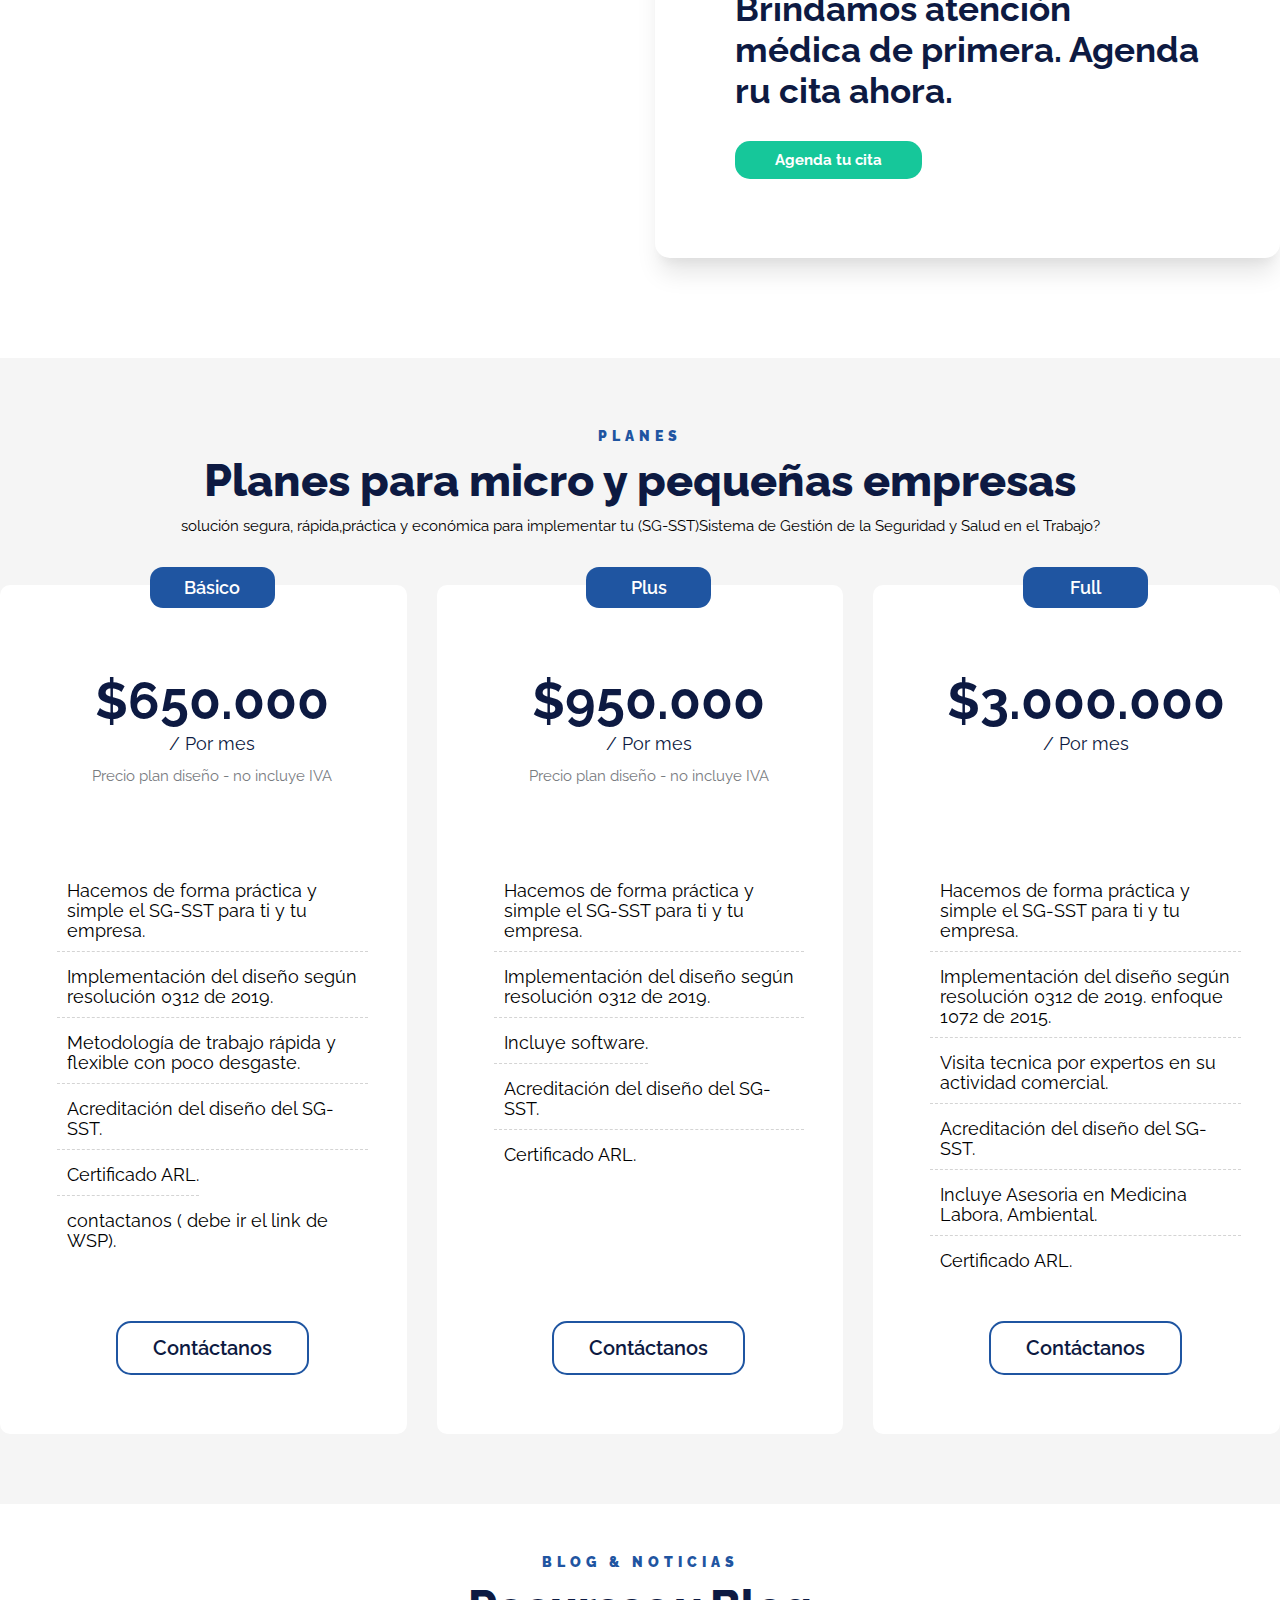
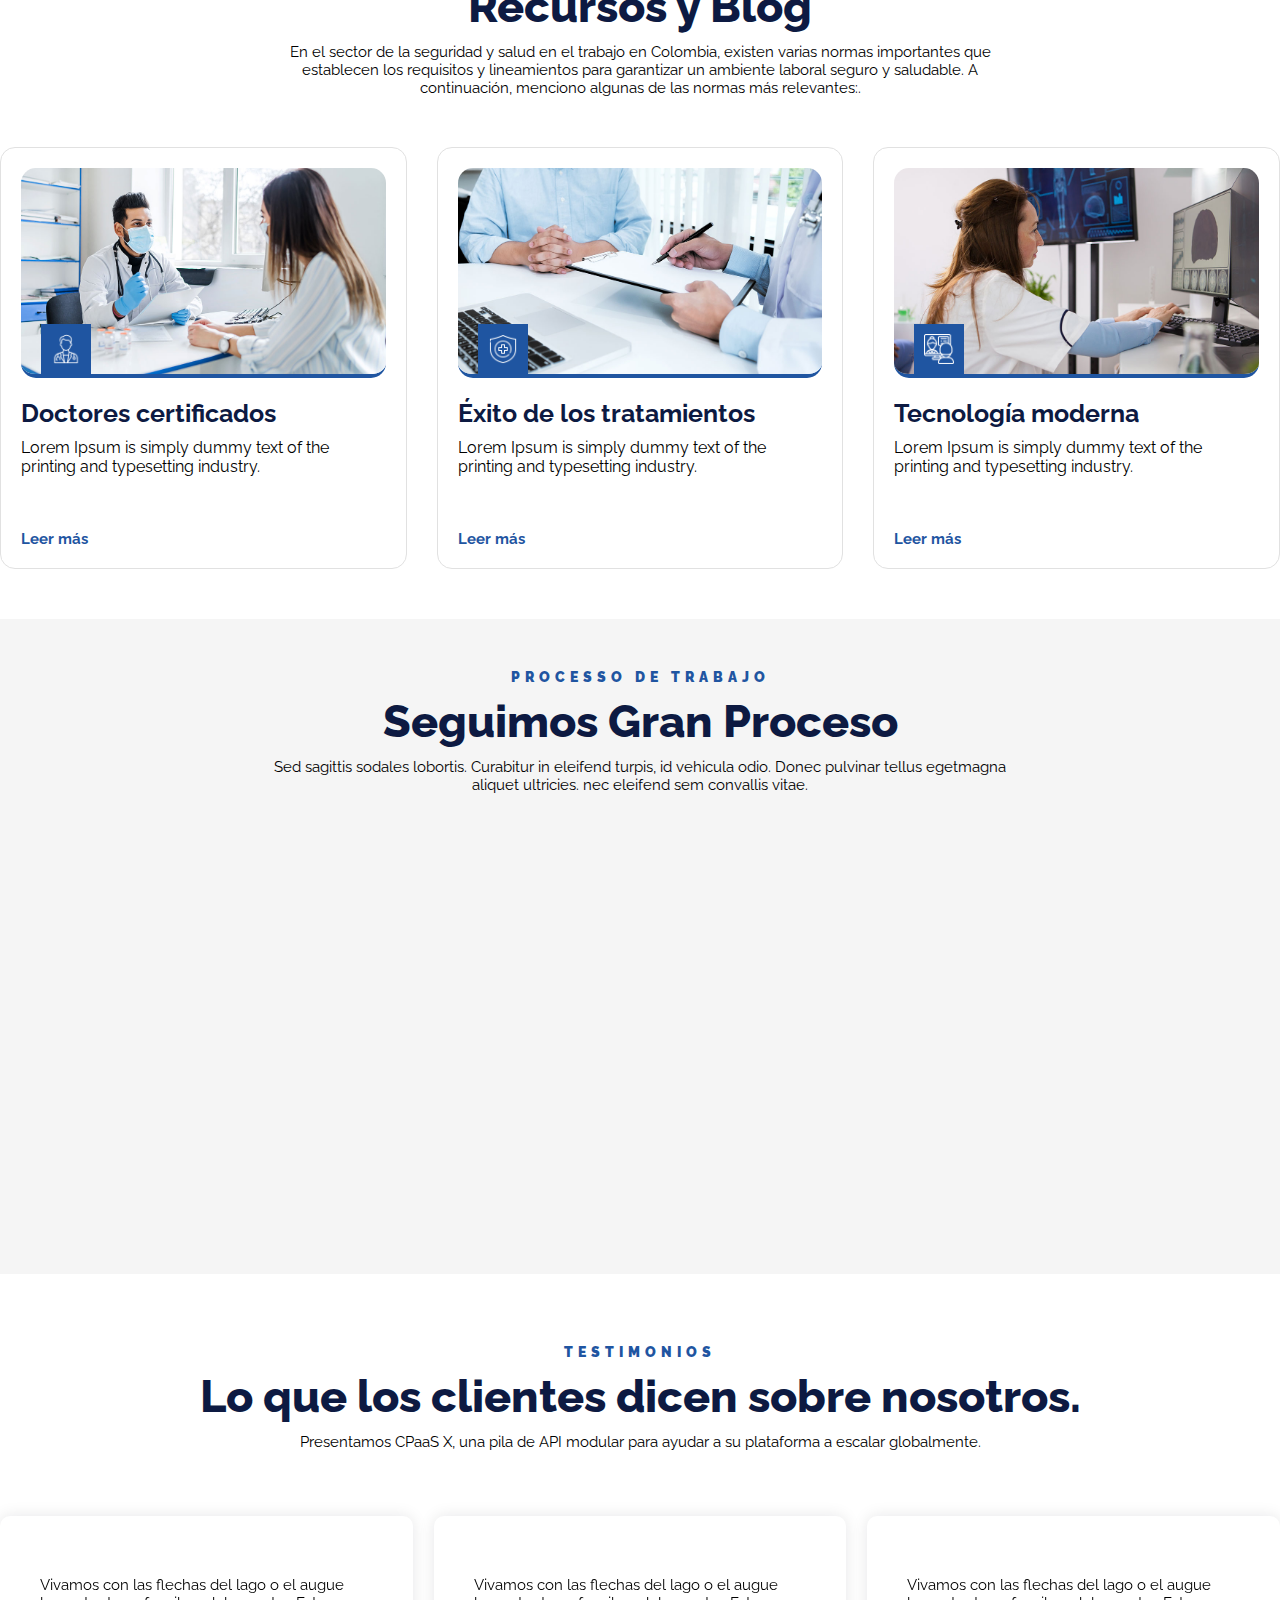
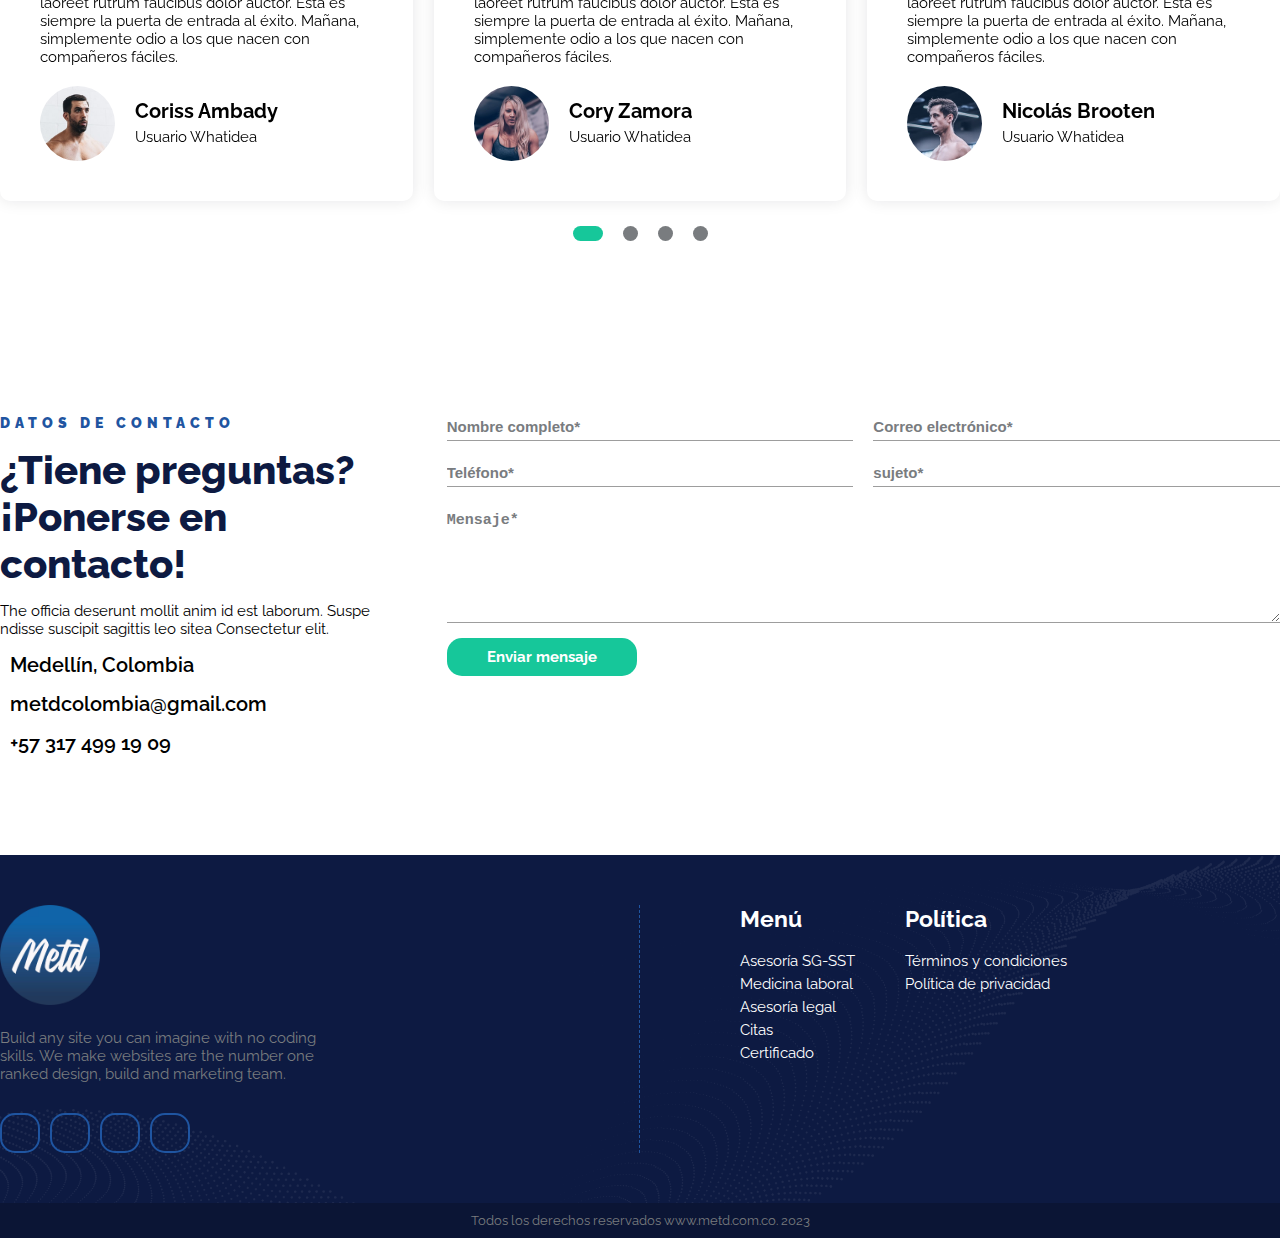
==== commit 648236f7: "cambios - Nuevos modulos" ====
--- a/index.html
+++ b/index.html
@@ -22,7 +22,7 @@
 
     <link rel="stylesheet" href="css/style.css?v=1.8">
     <link rel="stylesheet" href="css/frameWorkLaooz.css?v=1.8">
-    <link rel="stylesheet" href="css/responsive.css?v=1.1">
+    <link rel="stylesheet" href="css/responsive.css?v=1.2">
 
 </head>
 <body>
@@ -94,7 +94,7 @@
                     </div>
                     <div class="date-contact">
                         <p class="title-contact font-size-13 font-weight-700 color-text">NÚMERO DE CONTACTO</p>
-                        <h3 class="number-contact font-size-20 font-weight-800 color-black">+57 317 499 19 09</h3>
+                        <number class="number-contact font-size-20 font-weight-800 color-black">+57 317 499 19 09</number>
                     </div>
                 </div>
                 <div class="canvas-menu">
@@ -109,13 +109,13 @@
     <!-- ----------------------COVER------------------------ -->
     <div class="cover d-flex-column">
         <div class="back-cover-home position-relative"></div>
-        <div class="abs-cover width-100 position-absolute">
+        <div class="abs-cover abs-home width-100 position-absolute">
             <div class="content-cover width-100 min-height-vh width-lg margin-auto d-flex">
-                <div class="text-cover d-flex-column gap-30 width-50 padding-top-50">
-                    <h3 class="stand" data-aos="fade-up" data-aos-duration="500">ESTÁNDARES METD</h3>
-                    <h1 class="title-cover font-size-50 font-weight-800 color-terciario" data-aos="fade-up" data-aos-duration="800">Una solución completa para el cuidado de la salud</h1>
-                    <p class="paragraph-cover font-size-15 color-black" data-aos="fade-up" data-aos-duration="1100">Lorem, ipsum dolor sit amet consectetur adipisicing elit. Veniam expedita reiciendis nihil quam consectetur et nam consequuntur architecto cupiditate perspiciatis?</p>
-                    <a href="contacto.html" class="btn-metd btn-cover color-white bg-secundario transition-5">Recibe asesoría</a>
+                <div class="text-cover d-flex-column gap-20 width-60 padding-top-50">
+                    <h3 class="stand font-size-12" data-aos="fade-up" data-aos-duration="500">BIENVENIDOS</h3>
+                    <h1 class="title-cover font-size-40 font-weight-800 color-terciario" data-aos="fade-up" data-aos-duration="800">Metd Consultores S.A.S</h1>
+                    <p class="paragraph-cover font-size-15 color-black" data-aos="fade-up" data-aos-duration="1100">somos una empresa de consultoría en seguridad y salud en el trabajo que se especializa en proporcionar soluciones personalizadas y de alta calidad a las organizaciones que buscan proteger a sus empleados y cumplir con las regulaciones vigentes. Con un enfoque basado en el conocimiento, la experiencia y la excelencia, nos comprometemos a ayudar a nuestros clientes a crear entornos laborales seguros, saludables y productivos".</p>
+                    <a href="contacto.html" class="btn-metd btn-cover color-white bg-secundario transition-5">Más sobre nosotros</a>
                 </div>
             </div>
         </div>
@@ -227,16 +227,141 @@
         </div>
     </div>
 
+    <!-- -------Mod-global-Planes------ -->
+    <div class="if if-grey">
+        <div class="content-if">
+            <div class="head-global">
+                <h6 class="subtitle-global">PLANES</h6>
+                <h2 class="title-global">Planes para micro y pequeñas empresas</h2>
+                <p>solución segura, rápida,práctica y económica para implementar tu (SG-SST)Sistema de Gestión de la Seguridad y Salud en el Trabajo?</p>
+            </div>
+            <div class="row-plans">
+                <div class="plan">
+                    <h5 class="title-plan">Básico</h5>
+                    <div class="mid-plan">
+                        <figure class="icon-plan">
+                            <img src="img/pricing-plan-icon1.png" alt="">
+                        </figure>
+                        <h2 class="pricing-plan">$650.000 <span class="month">/ Por mes</span></h2>
+                        <p>Precio plan diseño - no incluye IVA</p>                        
+                    </div>
+                    <ul class="list-plans">
+                        <li class="item-plan">
+                            <i class="fa-solid fa-circle-check"></i>
+                            <span class="p-pl">Hacemos de forma práctica y simple el SG-SST para ti y tu empresa.</span>
+                        </li>
+                        <li class="item-plan">
+                            <i class="fa-solid fa-circle-check"></i>
+                            <span class="p-pl">Implementación del diseño según resolución 0312 de 2019.</span>
+                        </li>
+                        <li class="item-plan">
+                            <i class="fa-solid fa-circle-check"></i>
+                            <span class="p-pl">Metodología de trabajo rápida y flexible con poco desgaste.</span>
+                        </li>
+                        <li class="item-plan">
+                            <i class="fa-solid fa-circle-check"></i>
+                            <span class="p-pl">Acreditación del diseño del SG-SST.</span>
+                        </li>
+                        <li class="item-plan">
+                            <i class="fa-solid fa-circle-check"></i>
+                            <span class="p-pl">Certificado ARL.</span>
+                        </li>
+                        <li class="item-plan">
+                            <i class="fa-solid fa-circle-check"></i>
+                            <span class="p-pl">contactanos ( debe ir el link de WSP).</span>
+                        </li>
+                    </ul>
+                    <div class="bot-plan">
+                        <a href="#" class="btn-plan">Contáctanos</a>
+                    </div>
+                </div>
+                <div class="plan">
+                    <h5 class="title-plan">Plus</h5>
+                    <div class="mid-plan">
+                        <figure class="icon-plan">
+                            <img src="img/pricing-plan-icon2.png" alt="">
+                        </figure>
+                        <h2 class="pricing-plan">$950.000 <span class="month">/ Por mes</span></h2>   
+                        <p>Precio plan diseño - no incluye IVA</p>                      
+                    </div>
+                    <ul class="list-plans">
+                        <li class="item-plan">
+                            <i class="fa-solid fa-circle-check"></i>
+                            <span class="p-pl">Hacemos de forma práctica y simple el SG-SST para ti y tu empresa.</span>
+                        </li>
+                        <li class="item-plan">
+                            <i class="fa-solid fa-circle-check"></i>
+                            <span class="p-pl">Implementación del diseño según resolución 0312 de 2019.</span>
+                        </li>
+                        <li class="item-plan">
+                            <i class="fa-solid fa-circle-check"></i>
+                            <span class="p-pl">Incluye software.</span>
+                        </li>
+                        <li class="item-plan">
+                            <i class="fa-solid fa-circle-check"></i>
+                            <span class="p-pl">Acreditación del diseño del SG-SST.</span>
+                        </li>
+                        <li class="item-plan">
+                            <i class="fa-solid fa-circle-check"></i>
+                            <span class="p-pl">Certificado ARL.</span>
+                        </li>
+                    </ul>
+                    <div class="bot-plan">
+                        <a href="#" class="btn-plan">Contáctanos</a>
+                    </div>
+                </div>
+                <div class="plan">
+                    <h5 class="title-plan">Full</h5>
+                    <div class="mid-plan">
+                        <figure class="icon-plan">
+                            <img src="img/pricing-plan-icon3.png" alt="">
+                        </figure>
+                        <h2 class="pricing-plan">$3.000.000 <span class="month">/ Por mes</span></h2>                        
+                    </div>
+                    <ul class="list-plans">
+                        <li class="item-plan">
+                            <i class="fa-solid fa-circle-check"></i>
+                            <span class="p-pl">Hacemos de forma práctica y simple el SG-SST para ti y tu empresa.</span>
+                        </li>
+                        <li class="item-plan">
+                            <i class="fa-solid fa-circle-check"></i>
+                            <span class="p-pl">Implementación del diseño según resolución 0312 de 2019. enfoque 1072 de 2015.</span>
+                        </li>
+                        <li class="item-plan">
+                            <i class="fa-solid fa-circle-check"></i>
+                            <span class="p-pl">Visita tecnica por expertos en su actividad comercial.</span>
+                        </li>
+                        <li class="item-plan">
+                            <i class="fa-solid fa-circle-check"></i>
+                            <span class="p-pl">Acreditación del diseño del SG-SST.</span>
+                        </li>
+                        <li class="item-plan">
+                            <i class="fa-solid fa-circle-check"></i>
+                            <span class="p-pl">Incluye Asesoria en Medicina Labora, Ambiental.</span>
+                        </li>
+                        <li class="item-plan">
+                            <i class="fa-solid fa-circle-check"></i>
+                            <span class="p-pl">Certificado ARL.</span>
+                        </li>
+                    </ul>
+                    <div class="bot-plan">
+                        <a href="#" class="btn-plan">Contáctanos</a>
+                    </div>
+                </div>
+            </div>
+        </div>
+    </div>
+
 
     <!-- ----------------------BLOG----------------------- -->
     <div class="blog width-100">
         <div class="content-blog width-100 width-lg margin-auto padding-x-50">
             <div class="head-global width-100 d-flex-column d-flex-center gap-10 text-center margin-bottom-50">
                 <h3 class="stand">BLOG & NOTICIAS</h3>
-                <h2 class="title-global font-size-45 font-weight-800 color-terciario">Servicios Médicos y Diagnósticos</h2>
-                <p class="paragraph-global width-sm font-size-15 color-black margin-auto">Sed sagittis sodales lobortis. Curabitur in eleifend turpis, 
-                    id vehicula odio. Donec pulvinar tellus 
-                    egetmagna aliquet ultricies. nec eleifend sem convallis vitae.</p>
+                <h2 class="title-global font-size-45 font-weight-800 color-terciario">Recursos y Blog</h2>
+                <p class="paragraph-global width-sm font-size-15 color-black margin-auto">En el sector de la seguridad y salud en el trabajo en Colombia, 
+                    existen varias normas importantes que establecen los requisitos y lineamientos para garantizar un ambiente laboral seguro y saludable. 
+                    A continuación, menciono algunas de las normas más relevantes:.</p>
             </div>
             <div class="row-blog grid-column-3 gap-30">
                 <div class="card-blog width-100 padding-20 border-radius-15 overflow-hidden border-1 d-flex-column gap-20">
@@ -337,6 +462,130 @@
                     <div class="text-process width-100 text-center">
                         <h2 class="title-process font-size-20 font-weight-800 color-terciario margin-bottom-10">Abierto 24/7</h2>
                         <p class="paragraph-process font-size-15 color-text">Nostra proin fusce hendrerit viverra nisl torquent.</p>
+                    </div>
+                </div>
+            </div>
+        </div>
+    </div>
+
+    <!-- ---------Mod-if------- -->
+    <div class="if">
+        <div class="content-if">
+            <div class="head-global">
+                <h3 class="subtitle-global">TESTIMONIOS</h3>
+                <h2 class="title-global">Lo que 
+                    los clientes dicen sobre nosotros.</h2>
+                <p>Presentamos CPaaS X, una pila de API modular para ayudar a su plataforma a escalar globalmente.</p>
+            </div>
+            <div class="carousel-test owl-carousel">
+                <div class="card-test">
+                    <div class="cuality">
+                        <i class="fa-solid fa-star"></i><i class="fa-solid fa-star"></i><i class="fa-solid fa-star"></i><i class="fa-solid fa-star"></i><i class="fa-solid fa-star"></i>
+                    </div>
+                    <p>Vivamos con las flechas del lago o el augue laoreet rutrum faucibus dolor auctor. Esta es siempre la puerta de entrada al éxito. Mañana, simplemente odio a los que nacen con compañeros fáciles.</p>
+                    <div class="author-test">
+                        <img src="img/test-01.jpg" alt="">
+                        <h2 class="name-author">Coriss Ambady <br><span class="carge-us">Usuario Whatidea</span></h2>
+                    </div>
+                </div>
+                <div class="card-test">
+                    <div class="cuality">
+                        <i class="fa-solid fa-star"></i><i class="fa-solid fa-star"></i><i class="fa-solid fa-star"></i><i class="fa-solid fa-star"></i><i class="fa-solid fa-star"></i>
+                    </div>
+                    <p>Vivamos con las flechas del lago o el augue laoreet rutrum faucibus dolor auctor. Esta es siempre la puerta de entrada al éxito. Mañana, simplemente odio a los que nacen con compañeros fáciles.</p>
+                    <div class="author-test">
+                        <img src="img/test-02.jpg" alt="">
+                        <h2 class="name-author">Cory Zamora <br><span class="carge-us">Usuario Whatidea</span></h2>
+                    </div>
+                </div>
+                <div class="card-test">
+                    <div class="cuality">
+                        <i class="fa-solid fa-star"></i><i class="fa-solid fa-star"></i><i class="fa-solid fa-star"></i><i class="fa-solid fa-star"></i><i class="fa-solid fa-star"></i>
+                    </div>
+                    <p>Vivamos con las flechas del lago o el augue laoreet rutrum faucibus dolor auctor. Esta es siempre la puerta de entrada al éxito. Mañana, simplemente odio a los que nacen con compañeros fáciles.</p>
+                    <div class="author-test">
+                        <img src="img/test-03.jpg" alt="">
+                        <h2 class="name-author">Nicolás Brooten <br><span class="carge-us">Usuario Whatidea</span></h2>
+                    </div>
+                </div>
+                <div class="card-test">
+                    <div class="cuality">
+                        <i class="fa-solid fa-star"></i><i class="fa-solid fa-star"></i><i class="fa-solid fa-star"></i><i class="fa-solid fa-star"></i><i class="fa-solid fa-star"></i>
+                    </div>
+                    <p>Vivamos con las flechas del lago o el augue laoreet rutrum faucibus dolor auctor. Esta es siempre la puerta de entrada al éxito. Mañana, simplemente odio a los que nacen con compañeros fáciles.</p>
+                    <div class="author-test">
+                        <img src="img/test-02.jpg" alt="">
+                        <h2 class="name-author">Cory Zamora <br><span class="carge-us">Usuario Whatidea</span></h2>
+                    </div>
+                </div>
+                <div class="card-test">
+                    <div class="cuality">
+                        <i class="fa-solid fa-star"></i><i class="fa-solid fa-star"></i><i class="fa-solid fa-star"></i><i class="fa-solid fa-star"></i><i class="fa-solid fa-star"></i>
+                    </div>
+                    <p>Vivamos con las flechas del lago o el augue laoreet rutrum faucibus dolor auctor. Esta es siempre la puerta de entrada al éxito. Mañana, simplemente odio a los que nacen con compañeros fáciles.</p>
+                    <div class="author-test">
+                        <img src="img/test-03.jpg" alt="">
+                        <h2 class="name-author">Nicolás Brooten <br><span class="carge-us">Usuario Whatidea</span></h2>
+                    </div>
+                </div>
+                <div class="card-test">
+                    <div class="cuality">
+                        <i class="fa-solid fa-star"></i><i class="fa-solid fa-star"></i><i class="fa-solid fa-star"></i><i class="fa-solid fa-star"></i><i class="fa-solid fa-star"></i>
+                    </div>
+                    <p>Vivamos con las flechas del lago o el augue laoreet rutrum faucibus dolor auctor. Esta es siempre la puerta de entrada al éxito. Mañana, simplemente odio a los que nacen con compañeros fáciles.</p>
+                    <div class="author-test">
+                        <img src="img/test-02.jpg" alt="">
+                        <h2 class="name-author">Cory Zamora <br><span class="carge-us">Usuario Whatidea</span></h2>
+                    </div>
+                </div>
+                <div class="card-test">
+                    <div class="cuality">
+                        <i class="fa-solid fa-star"></i><i class="fa-solid fa-star"></i><i class="fa-solid fa-star"></i><i class="fa-solid fa-star"></i><i class="fa-solid fa-star"></i>
+                    </div>
+                    <p>Vivamos con las flechas del lago o el augue laoreet rutrum faucibus dolor auctor. Esta es siempre la puerta de entrada al éxito. Mañana, simplemente odio a los que nacen con compañeros fáciles.</p>
+                    <div class="author-test">
+                        <img src="img/test-03.jpg" alt="">
+                        <h2 class="name-author">Nicolás Brooten <br><span class="carge-us">Usuario Whatidea</span></h2>
+                    </div>
+                </div>
+                <div class="card-test">
+                    <div class="cuality">
+                        <i class="fa-solid fa-star"></i><i class="fa-solid fa-star"></i><i class="fa-solid fa-star"></i><i class="fa-solid fa-star"></i><i class="fa-solid fa-star"></i>
+                    </div>
+                    <p>Vivamos con las flechas del lago o el augue laoreet rutrum faucibus dolor auctor. Esta es siempre la puerta de entrada al éxito. Mañana, simplemente odio a los que nacen con compañeros fáciles.</p>
+                    <div class="author-test">
+                        <img src="img/test-02.jpg" alt="">
+                        <h2 class="name-author">Cory Zamora <br><span class="carge-us">Usuario Whatidea</span></h2>
+                    </div>
+                </div>
+                <div class="card-test">
+                    <div class="cuality">
+                        <i class="fa-solid fa-star"></i><i class="fa-solid fa-star"></i><i class="fa-solid fa-star"></i><i class="fa-solid fa-star"></i><i class="fa-solid fa-star"></i>
+                    </div>
+                    <p>Vivamos con las flechas del lago o el augue laoreet rutrum faucibus dolor auctor. Esta es siempre la puerta de entrada al éxito. Mañana, simplemente odio a los que nacen con compañeros fáciles.</p>
+                    <div class="author-test">
+                        <img src="img/test-03.jpg" alt="">
+                        <h2 class="name-author">Nicolás Brooten <br><span class="carge-us">Usuario Whatidea</span></h2>
+                    </div>
+                </div>
+                <div class="card-test">
+                    <div class="cuality">
+                        <i class="fa-solid fa-star"></i><i class="fa-solid fa-star"></i><i class="fa-solid fa-star"></i><i class="fa-solid fa-star"></i><i class="fa-solid fa-star"></i>
+                    </div>
+                    <p>Vivamos con las flechas del lago o el augue laoreet rutrum faucibus dolor auctor. Esta es siempre la puerta de entrada al éxito. Mañana, simplemente odio a los que nacen con compañeros fáciles.</p>
+                    <div class="author-test">
+                        <img src="img/test-02.jpg" alt="">
+                        <h2 class="name-author">Cory Zamora <br><span class="carge-us">Usuario Whatidea</span></h2>
+                    </div>
+                </div>
+                <div class="card-test">
+                    <div class="cuality">
+                        <i class="fa-solid fa-star"></i><i class="fa-solid fa-star"></i><i class="fa-solid fa-star"></i><i class="fa-solid fa-star"></i><i class="fa-solid fa-star"></i>
+                    </div>
+                    <p>Vivamos con las flechas del lago o el augue laoreet rutrum faucibus dolor auctor. Esta es siempre la puerta de entrada al éxito. Mañana, simplemente odio a los que nacen con compañeros fáciles.</p>
+                    <div class="author-test">
+                        <img src="img/test-03.jpg" alt="">
+                        <h2 class="name-author">Nicolás Brooten <br><span class="carge-us">Usuario Whatidea</span></h2>
                     </div>
                 </div>
             </div>
@@ -432,5 +681,7 @@
     <script src="https://unpkg.com/aos@2.3.1/dist/aos.js"></script>
     <script>AOS.init();</script>
 
+    <script src="js/carousel-test.js"></script>
+
 </body>
 </html>--- a/css/style.css
+++ b/css/style.css
@@ -18,6 +18,9 @@
 
 body {
     font-family: 'Raleway', sans-serif;
+}
+body ul {
+    padding-left: 0;
 }
 body a {
     text-decoration: none;
@@ -46,7 +49,31 @@
 .bg-claro {background-color: var(--color_box_claro);}
 .border-3-secundario {border: 3px solid var(--color_secundario);}
 
-
+/* -------Head-global------- */
+.head-global {
+    width: 100%;
+    text-align: center;
+    display: flex;
+    flex-direction: column;
+    gap: 10px;
+    justify-content: center;
+    margin-bottom: 50px;
+}
+.head-global .subtitle-global {
+    font-size: 14px;
+    font-weight: 900;
+    color: var(--color_principal);
+    letter-spacing: 5px;
+}
+.head-global .title-global {
+    font-size: 45px;
+    font-weight: 800;
+    color: var(--color_terciario);
+}
+.head-global p {
+    font-size: 15px;
+    color: var(--color_black);
+}
 
 /* -------------------HEADER------------------- */
 .header {
@@ -327,4 +354,218 @@
 /* ---------------------IFRAMES----------------- */
 .item-iframe {
     box-shadow: rgba(0, 0, 0, 0.24) 0px 3px 8px;
-}+}
+.if {
+    width: 100%;
+}
+.if-grey {
+    background-color: var(--fondo_gris_claro);
+}
+.if .content-if {
+    width: 100%;
+    max-width: 1280px;
+    margin: auto;
+    padding: 70px 0px;
+}
+/* ----Carousel-test----- */
+.content-if .carousel-test {
+    width: 100%;
+}
+.carousel-test .card-test {
+    width: 100%;
+    background-color: var(--colorWhite);
+    padding: 40px;
+    border-radius: 10px;
+    box-shadow: rgba(17, 17, 26, 0.1) 0px 0px 16px;
+    margin: 15px auto;
+    display: flex;
+    flex-direction: column;
+    gap: 20px;
+}   
+    .card-test .cuality {
+        display: flex;
+        align-items: center;
+        gap: 3px;
+    }
+    .card-test .cuality i {
+        font-size: 15px;
+        color: #ffd900;
+    }
+    .card-test p {
+        font-size: 15px;
+        color: var(--colorTexto);
+    }
+    .card-test .author-test {
+        display: flex;
+        align-items: center;
+        gap: 20px;
+    }
+    .card-test .author-test img {
+        width: 75px;
+        height: 75px;
+        border-radius: 50%;
+        object-fit: cover;
+    }
+    .card-test .author-test .name-author {
+        font-size: 20px;
+        font-weight: 700;
+        color: var(--colorBlack);
+    }
+    .card-test .author-test .name-author .carge-us {
+        font-size: 15px;
+        font-weight: 400;
+        color: var(--colorTexto);
+    }
+    .carousel-test .owl-dots {
+        margin-top: 10px;
+        text-align: center;
+    }
+    .carousel-test .owl-dot {
+        height: 15px;
+        width: 15px;
+        cursor: pointer;
+        outline: none;
+        margin: 0 10px;
+        background-color: var(--color_text)!important;
+        border-radius: 50px;
+        transition: 0.3s;
+    }
+    .carousel-test .owl-dot.active {
+        height: 15px;
+        width: 30px;
+        background-color: var(--color_secundario)!important;
+    }
+
+/* ----Row-plans--- */
+.content-if .row-plans {
+    display: grid;
+    grid-template-columns: 1fr 1fr 1fr;
+    gap: 30px;
+}
+.row-plans .plan {
+    width: 100%;
+    display: flex;
+    flex-direction: column;
+    justify-content: flex-start;
+    align-items: center;
+    text-align: center;
+    padding: 46px 39px 59px 57px;
+    background-color: var(--color_white);   
+    border-radius: 10px;
+    transition: all 0.3s ease-in-out;
+}
+.row-plans .plan:hover {
+    box-shadow: rgba(0, 0, 0, 0.1) 0px 20px 25px -5px, rgba(0, 0, 0, 0.04) 0px 10px 10px -5px;
+}
+    .plan .title-plan {
+        width: 125px;
+        font-size: 18px;
+        font-weight: 600;
+        color: var(--color_white);
+        background-color: var(--color_principal);
+        padding: 10px;
+        border-radius: 13px;
+        margin-top: -64px;
+        position: absolute;
+        transition: all 0.3s ease-in-out;
+    }
+    .plan .mid-plan {
+        height: 230px;
+        margin-bottom: 20px;
+    }
+    .plan .mid-plan .icon-plan {
+        width: 100%;
+        text-align: center;
+        margin-bottom: 20px;
+    }
+    .plan .mid-plan .icon-plan img {
+        width: 155px;
+    }
+    .plan .mid-plan .pricing-plan {
+        font-size: 52px;
+        font-weight: 700;
+        color: var(--color_terciario);
+        display: flex;
+        flex-direction: column;
+        margin-bottom: 10px;
+    }
+    .plan .mid-plan p {
+        font-size: 15px;
+        color: var(--color_text);
+    }
+    .plan .mid-plan .pricing-plan .month {
+        font-size: 18px;
+        font-weight: 400;
+        line-height: 26px;
+        color: var(--colorTexto);
+    }
+    .plan .list-plans {
+        width: 100%;
+        display: flex;
+        flex-direction: column;
+        align-items: flex-start;
+        gap: 15px;
+        margin-bottom: 40px;
+    }
+    .plan .list-plans .item-plan {
+        display: flex;
+        gap: 10px;
+        text-align: left;
+        padding-bottom: 10px;
+        border-bottom: 1px dashed #d4d4d4;
+    }
+    .plan .list-plans .item-plan:last-child {
+        border-bottom: 0px;
+    }
+    .plan .list-plans .item-plan i {
+        font-size: 20px;
+        color: var(--color_secundario);
+    }
+    .plan .list-plans .item-plan .p-pl {
+        font-size: 18px;
+        font-weight: 400;
+        line-height: 20px;
+        color: var(--colorTexto);
+    }
+    .plan .bot-plan {
+        width: 100%;
+        text-align: center;
+        display: flex;
+        justify-content: center;
+        margin-top: auto;
+    }
+    .plan .bot-plan .btn-plan {
+        font-size: 20px;
+        line-height: 20px;
+        padding: 15px 35px;
+        border-radius: 15px;
+        font-weight: 600;
+        transition: all 0.3s ease-in-out;
+        border: 2px solid var(--color_principal);
+        color: var(--color_terciario);
+    }
+    .plan .bot-plan .btn-plan:hover {
+        background-color: var(--color_principal);
+        color: var(--color_white);
+    }
+    .plan .img-plan {
+        width: 100%;
+        text-align: center;
+        margin-bottom: 30px;
+    }
+    .plan .img-ben {
+        margin-bottom: 30px;
+    }
+    .plan .img-ben img {
+        width: 153px;
+    }
+    .plan .title-ben {
+        font-size: 23px;
+        font-weight: 600;
+        color: var(--colorWhite);
+    }
+    .plan .p-ben {
+        font-size: 18px;
+        font-weight: 400;
+        color: var(--colorTexto);
+    }--- a/css/responsive.css
+++ b/css/responsive.css
@@ -49,6 +49,15 @@
         padding: 30px;
         margin-bottom: 50px;
     }
+    .back-cover-home {
+        background-position: right;
+    }
+    .abs-home {
+        background-color: #ffffffb9;
+    }
+    .back-cover-sst {
+        background-position: center;
+    }
     .title-box {
         font-size: 20px;
     }
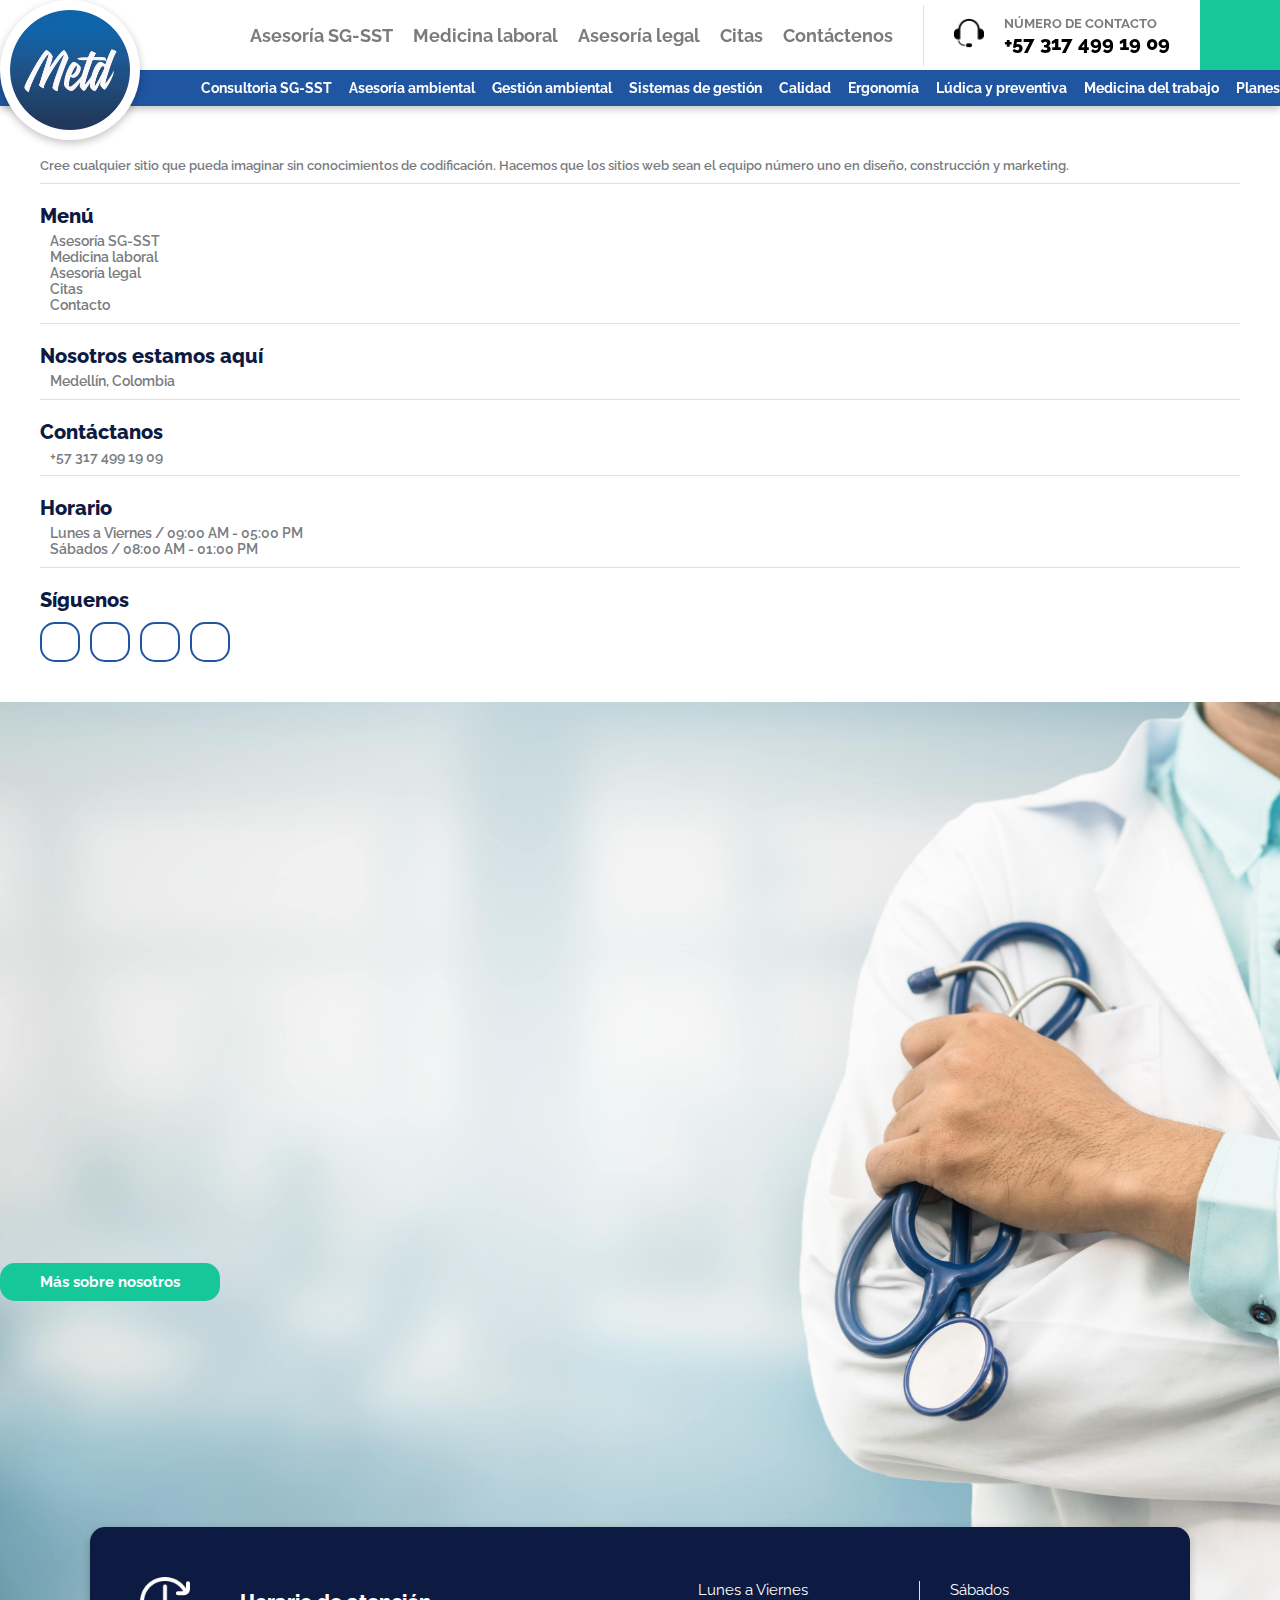
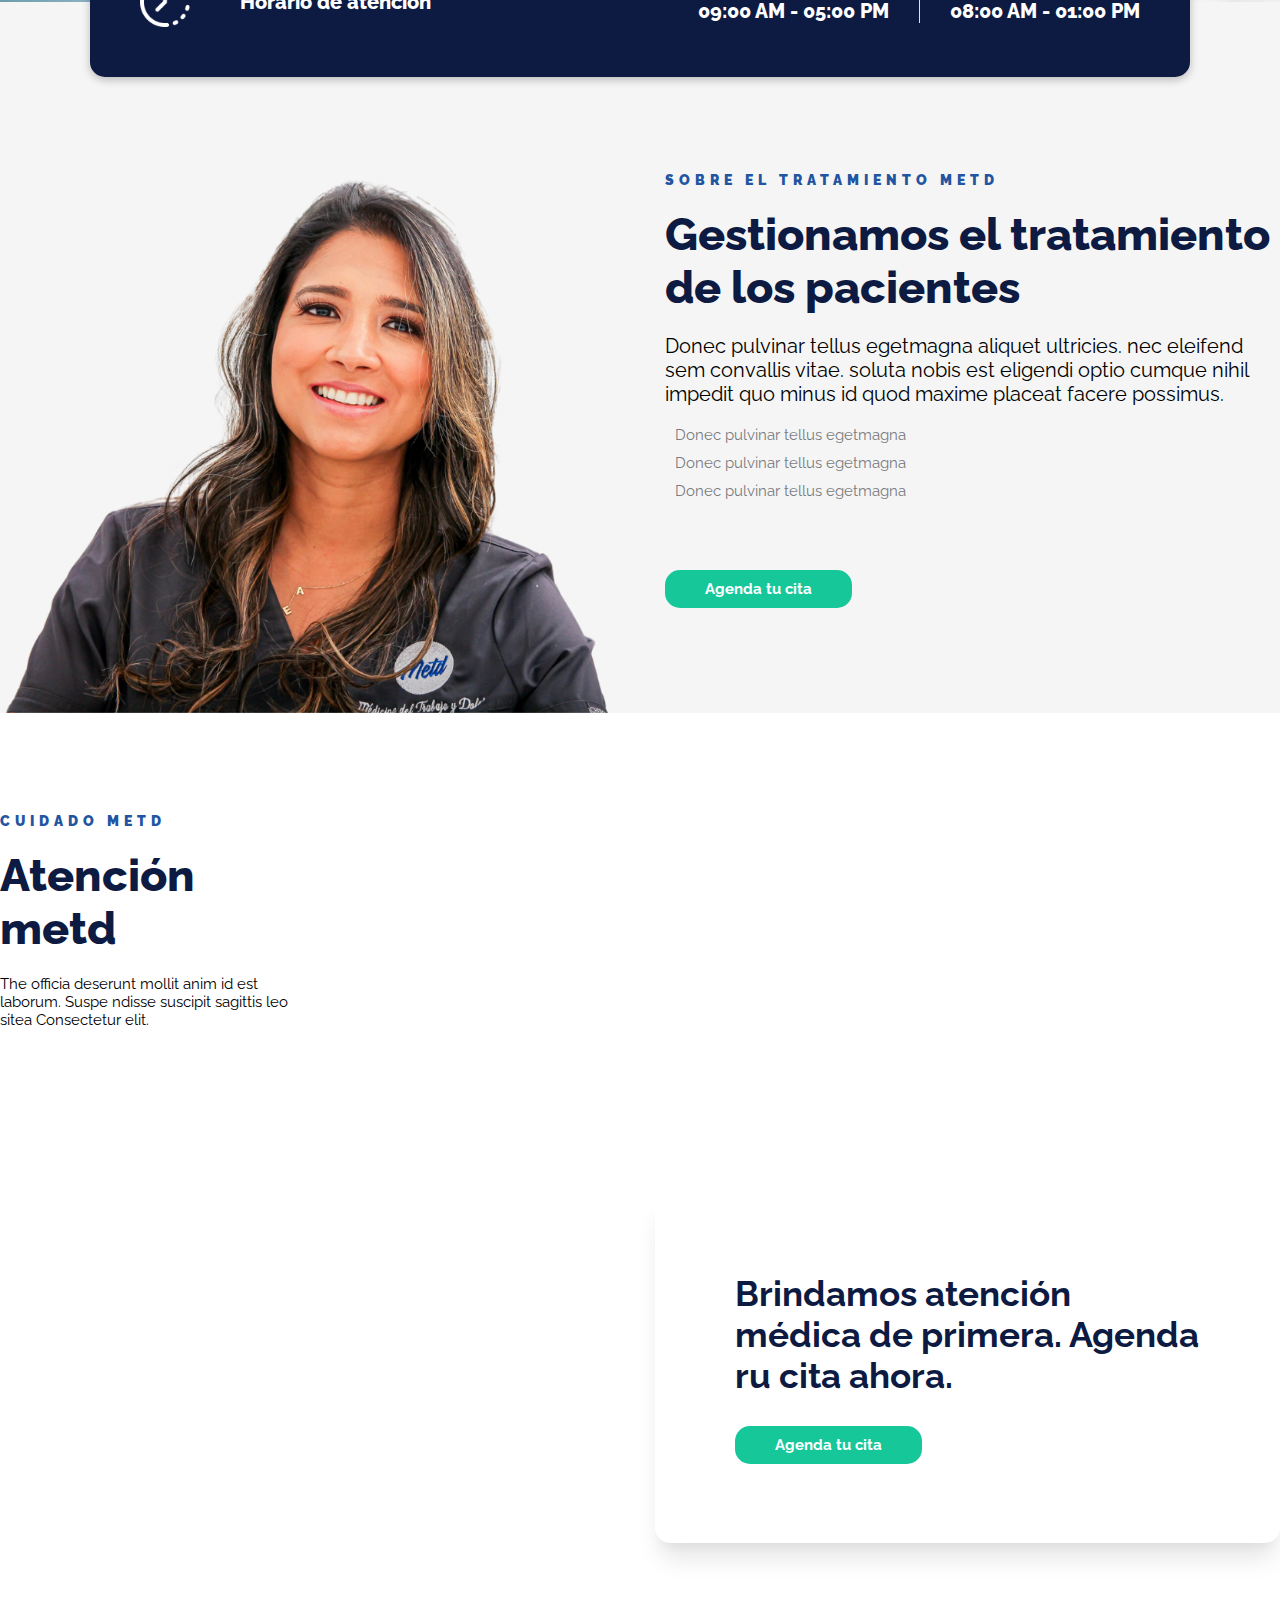
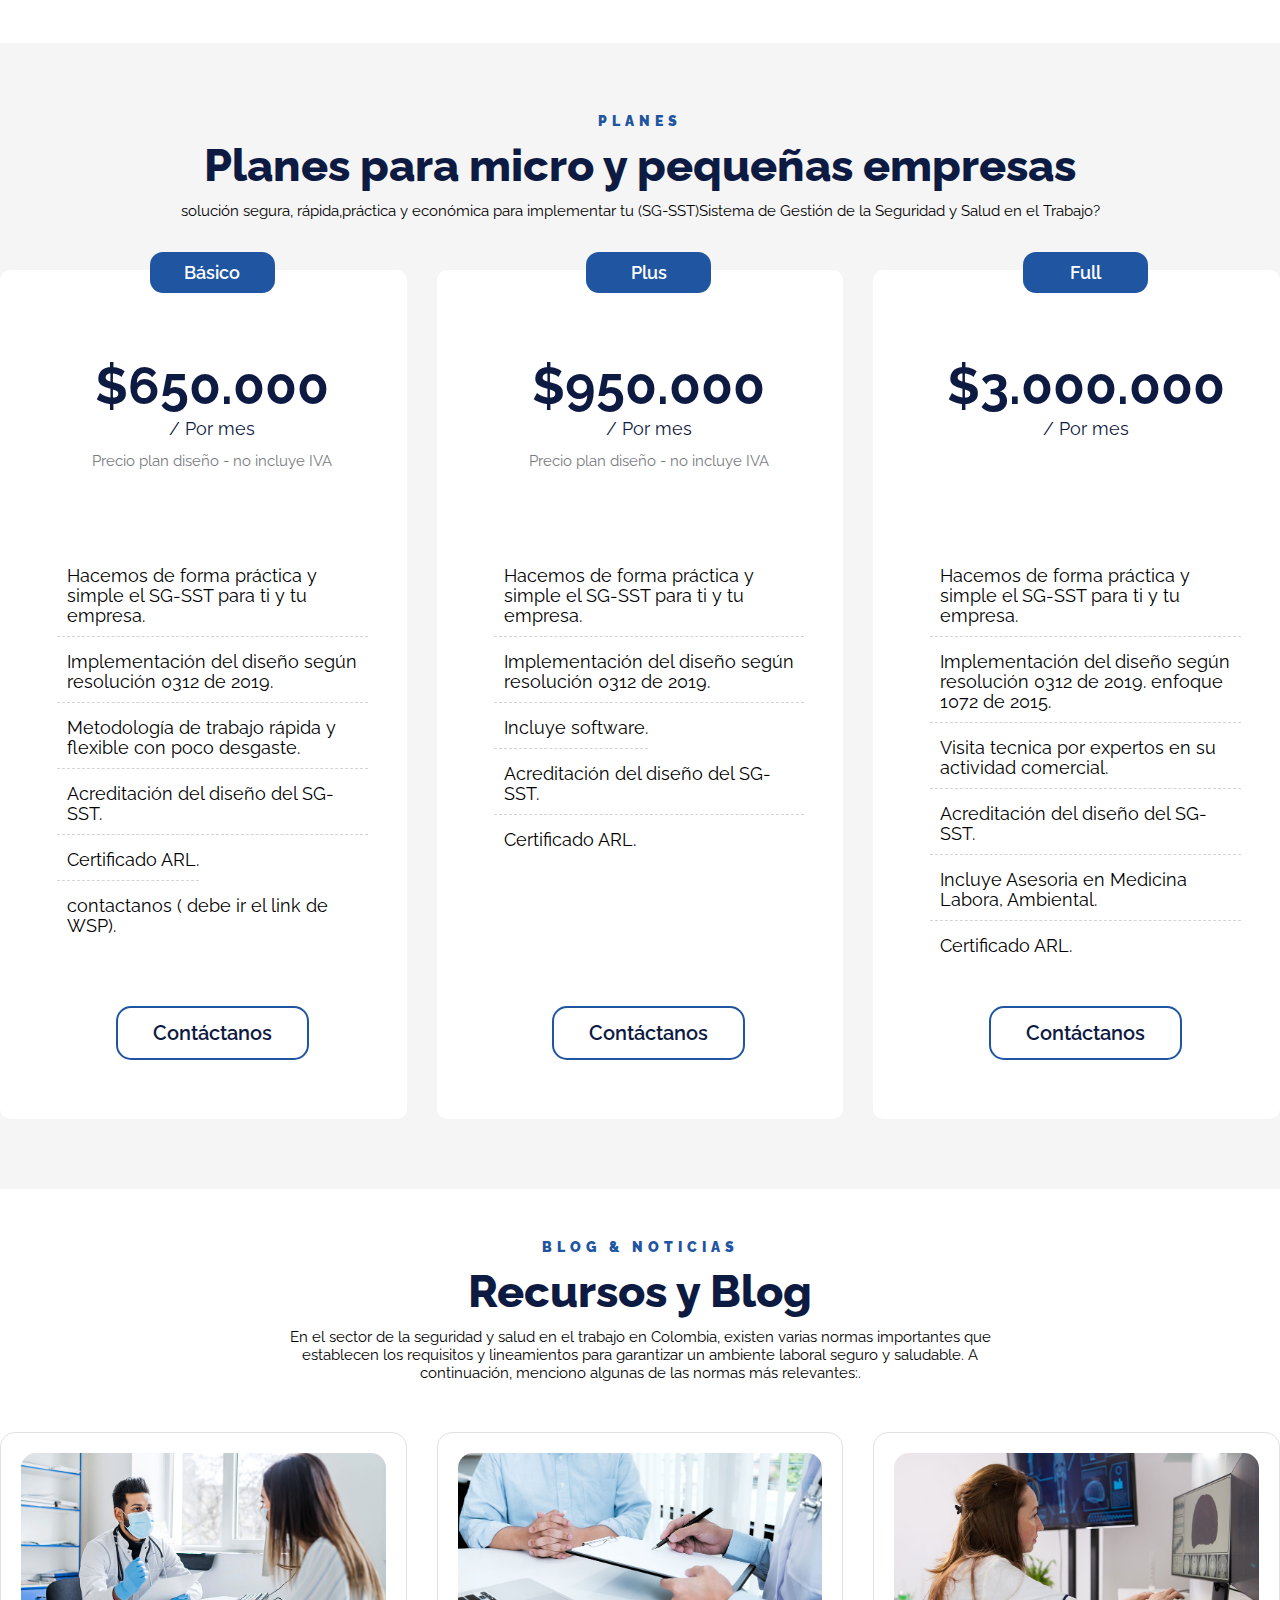
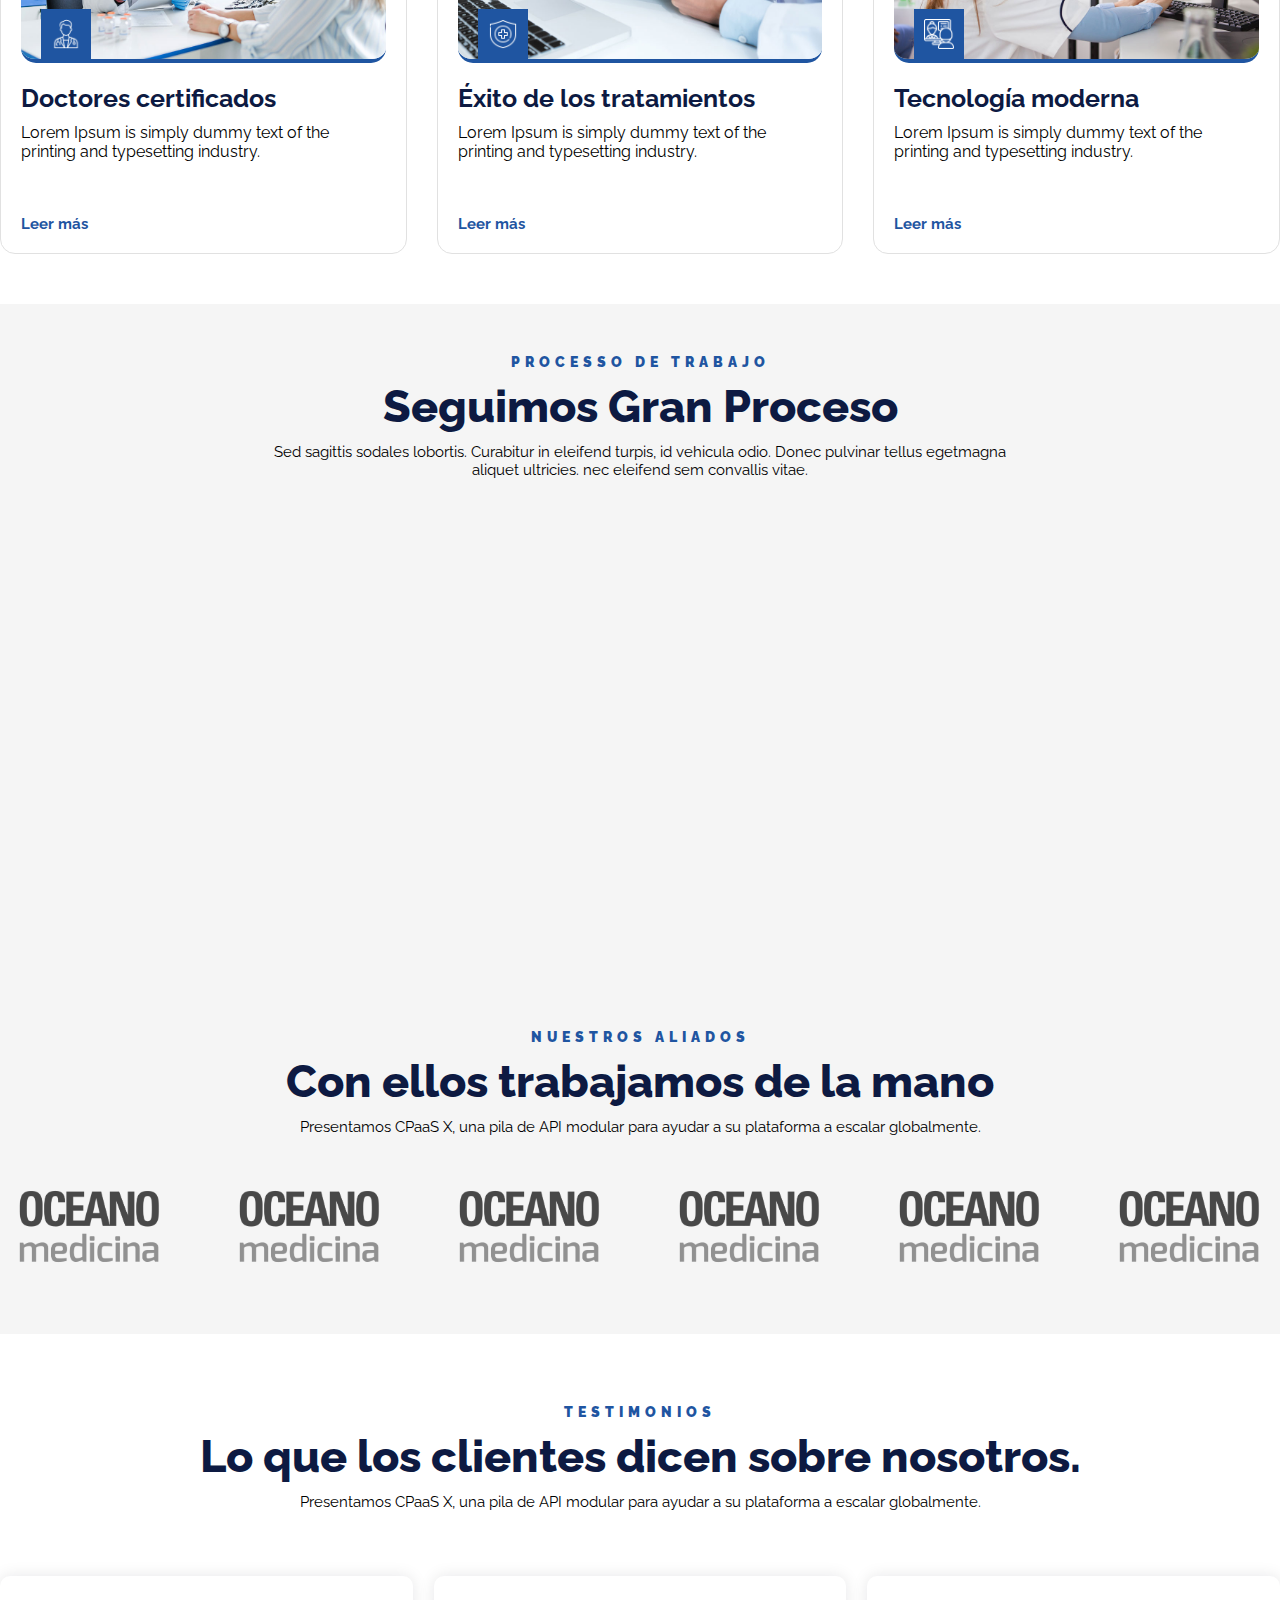
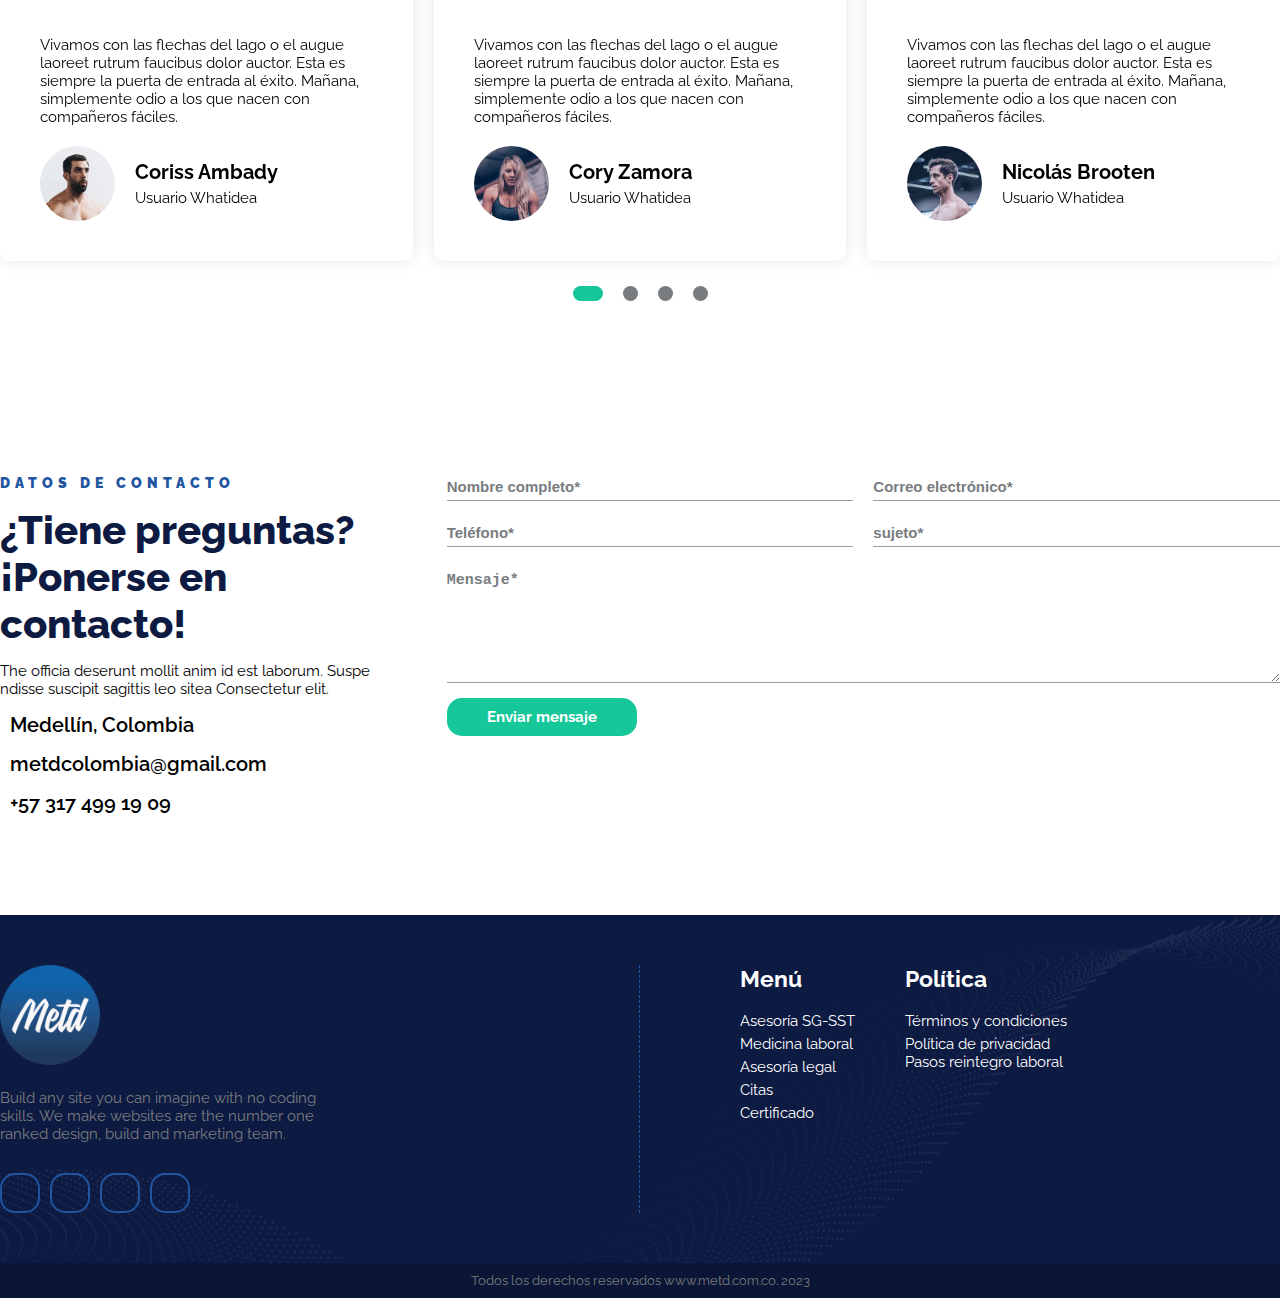
==== commit 54e27e37: "cambios" ====
--- a/index.html
+++ b/index.html
@@ -8,7 +8,7 @@
     <!-- ---------------ANIMATE_AOS---------------------- -->
     <link href="https://unpkg.com/aos@2.3.1/dist/aos.css" rel="stylesheet">
 
-    <!-- ----------LINKS OWL CAROUSEL----------------- -->    
+    <!-- -----------OWL-CAROUSEL------------- -->
     <link rel="stylesheet" href="https://cdnjs.cloudflare.com/ajax/libs/OwlCarousel2/2.3.4/assets/owl.carousel.min.css"/>
     <link rel="stylesheet" href="https://cdnjs.cloudflare.com/ajax/libs/OwlCarousel2/2.3.4/assets/owl.theme.default.min.css"/>
 
@@ -71,7 +71,7 @@
     </div>
 
     <!-- -------------------HEADER-------------------------- -->
-    <header class="header width-100">
+    <header class="header width-100 d-flex-column">
         <div class="content-header width-100 width-lg margin-auto content-between">
             <div class="left-header">
                 <div class="logo-header width-140px height-140px border-radius-md padding-10 bg-white" data-aos="fade-down" data-aos-duration="800">
@@ -81,11 +81,11 @@
             <div class="right-header d-flex">
                 <div class="menu-header padding-right-30 padding-x-20 border-right-1">
                     <nav class="navigator d-flex gap-20">
-                        <a href="asesoria-sg-sst.html" class="link-nav font-size-15 font-weight-600 color-text">Asesoría SG-SST</a>
-                        <a href="medicina-laboral.html" class="link-nav font-size-15 font-weight-600 color-text">Medicina laboral</a>
-                        <a href="asesoria-legal.html" class="link-nav font-size-15 font-weight-600 color-text">Asesoría legal</a>
-                        <a href="citas.html" class="link-nav font-size-15 font-weight-600 color-text">Citas</a>
-                        <a href="contacto.html" class="link-nav font-size-15 font-weight-600 color-text">Contáctenos</a>
+                        <a href="asesoria-sg-sst.html" class="link-nav font-size-18 font-weight-700 color-text">Asesoría SG-SST</a>
+                        <a href="medicina-laboral.html" class="link-nav font-size-18 font-weight-700 color-text">Medicina laboral</a>
+                        <a href="asesoria-legal.html" class="link-nav font-size-18 font-weight-700 color-text">Asesoría legal</a>
+                        <a href="citas.html" class="link-nav font-size-18 font-weight-700 color-text">Citas</a>
+                        <a href="contacto.html" class="link-nav font-size-18 font-weight-700 color-text">Contáctenos</a>
                     </nav>
                 </div>
                 <div class="contact-header margin-y-30 d-flex gap-20">
@@ -102,9 +102,20 @@
                 </div>
             </div>
         </div>
+        <div class="bot-header">
+            <div class="content-bot">
+                <a href="servicios.html#Consultoria" class="link-serv">Consultoria SG-SST</a>
+                <a href="servicios.html#AsesoriaAmb" class="link-serv">Asesoría ambiental</a>
+                <a href="servicios.html#GestionAmb" class="link-serv">Gestión ambiental</a>
+                <a href="servicios.html#SistemasInt" class="link-serv">Sistemas de gestión</a>
+                <a href="servicios.html#Calidad" class="link-serv">Calidad</a>
+                <a href="servicios.html#Ergonomia" class="link-serv">Ergonomía</a>
+                <a href="servicios.html#Ludica" class="link-serv">Lúdica y preventiva</a>
+                <a href="servicios.html#MedicinaTrabajo" class="link-serv">Medicina del trabajo</a>
+                <a href="servicios.html#PlanesEme" class="link-serv">Planes</a>
+            </div>
+        </div>
     </header>
-
-
 
     <!-- ----------------------COVER------------------------ -->
     <div class="cover d-flex-column">
@@ -114,17 +125,16 @@
                 <div class="text-cover d-flex-column gap-20 width-60 padding-top-50">
                     <h3 class="stand font-size-12" data-aos="fade-up" data-aos-duration="500">BIENVENIDOS</h3>
                     <h1 class="title-cover font-size-40 font-weight-800 color-terciario" data-aos="fade-up" data-aos-duration="800">Metd Consultores S.A.S</h1>
-                    <p class="paragraph-cover font-size-15 color-black" data-aos="fade-up" data-aos-duration="1100">somos una empresa de consultoría en seguridad y salud en el trabajo que se especializa en proporcionar soluciones personalizadas y de alta calidad a las organizaciones que buscan proteger a sus empleados y cumplir con las regulaciones vigentes. Con un enfoque basado en el conocimiento, la experiencia y la excelencia, nos comprometemos a ayudar a nuestros clientes a crear entornos laborales seguros, saludables y productivos".</p>
-                    <a href="contacto.html" class="btn-metd btn-cover color-white bg-secundario transition-5">Más sobre nosotros</a>
-                </div>
-            </div>
-        </div>
-    </div>
-
+                    <p class="paragraph-cover font-size-15 color-black" data-aos="fade-up" data-aos-duration="1100">Somos una empresa de consultoría en seguridad y salud en el trabajo que se especializa en proporcionar soluciones personalizadas y de alta calidad a las organizaciones que buscan proteger a sus empleados y cumplir con las regulaciones vigentes. Con un enfoque basado en el conocimiento, la experiencia y la excelencia, nos comprometemos a ayudar a nuestros clientes a crear entornos laborales seguros, saludables y productivos".</p>
+                    <a href="nosotros.html" class="btn-metd btn-cover color-white bg-secundario transition-5">Más sobre nosotros</a>
+                </div>
+            </div>
+        </div>
+    </div>
 
     <!-- ----------------------HORARY----------------------- -->
     <div class="horary width-100">
-        <div class="content-horary width-100 width-md margin-auto bg-principal border-radius-15 padding-50 content-between" data-aos="fade-up" data-aos-duration="800">
+        <div class="content-horary width-100 width-md margin-auto bg-terciario border-radius-15 padding-50 content-between">
             <div class="left-horary">
                 <div class="head-horary d-flex gap-50">
                     <img src="img/wall-clock.png" alt="" class="width-50px">
@@ -147,20 +157,19 @@
 
     <!-- ---------------------IF------------------------ -->
     <div class="if width-100 padding-top-100 bg-gris">
-        <div class="content-if width-100 width-lg margin-auto padding-top-50 grid-column-2">
-            <div class="img-if d-flex-end">
-                <img src="img/process-thumb-min.png" alt="" class="position-relative width-100">
-                <img src="img/comments.png" alt="" class="img-com position-absolute" data-aos="fade-up" data-aos-duration="800">
+        <div class="width-100 width-lg margin-auto grid-column-2 gap-50 content-if content-if-bot">
+            <div class="img-if d-flex-end height-100">
+                <img src="img/doctora.png" alt="" class="position-relative width-100">
+                <img src="img/comments.png" alt="" class="img-com position-absolute width-250px" data-aos="fade-up" data-aos-duration="800">
             </div>
             <div class="text-if d-flex-column gap-20">
                 <h3 class="stand">SOBRE EL TRATAMIENTO METD</h3>
-                <h2 class="title-if font-size-45 font-weight-800 color-terciario">Gestionamos cuidadosamente el tratamiento de los pacientes</h2>
+                <h2 class="title-if font-size-45 font-weight-800 color-terciario">Gestionamos el tratamiento de los pacientes</h2>
                 <p class="paragraph-if font-size-20 color-black">Donec pulvinar tellus egetmagna aliquet ultricies. nec 
                     eleifend sem convallis vitae. soluta nobis est eligendi optio 
                     cumque nihil impedit quo minus id quod maxime placeat 
                     facere possimus.</p>
                 <div class="items-if d-flex-column gap-10">
-                    <p class="item-vent font-size-15 color-text"><i class="fa-solid fa-circle-check margin-right-10 color-principal"></i>Donec pulvinar tellus egetmagna</p>
                     <p class="item-vent font-size-15 color-text"><i class="fa-solid fa-circle-check margin-right-10 color-principal"></i>Donec pulvinar tellus egetmagna</p>
                     <p class="item-vent font-size-15 color-text"><i class="fa-solid fa-circle-check margin-right-10 color-principal"></i>Donec pulvinar tellus egetmagna</p>
                     <p class="item-vent font-size-15 color-text"><i class="fa-solid fa-circle-check margin-right-10 color-principal"></i>Donec pulvinar tellus egetmagna</p>
@@ -463,6 +472,37 @@
                         <h2 class="title-process font-size-20 font-weight-800 color-terciario margin-bottom-10">Abierto 24/7</h2>
                         <p class="paragraph-process font-size-15 color-text">Nostra proin fusce hendrerit viverra nisl torquent.</p>
                     </div>
+                </div>
+            </div>
+        </div>
+    </div>
+
+    <!-- --------If-aliados------ -->
+    <div class="if bg-gris">
+        <div class="content-if">
+            <div class="head-global">
+                <h3 class="subtitle-global">NUESTROS ALIADOS</h3>
+                <h2 class="title-global">Con ellos trabajamos de la mano</h2>
+                <p>Presentamos CPaaS X, una pila de API modular para ayudar a su plataforma a escalar globalmente.</p>
+            </div>
+            <div class="row-ali">
+                <div class="img-ali">
+                    <img src="img/aliado-1.png" alt="">
+                </div>
+                <div class="img-ali">
+                    <img src="img/aliado-1.png" alt="">
+                </div>
+                <div class="img-ali">
+                    <img src="img/aliado-1.png" alt="">
+                </div>
+                <div class="img-ali">
+                    <img src="img/aliado-1.png" alt="">
+                </div>
+                <div class="img-ali">
+                    <img src="img/aliado-1.png" alt="">
+                </div>
+                <div class="img-ali">
+                    <img src="img/aliado-1.png" alt="">
                 </div>
             </div>
         </div>
@@ -657,6 +697,7 @@
                     <h2 class="title-col font-size-23 font-weight-700 color-white margin-bottom-20">Política</h2>
                     <a href="#" class="link-footer font-size-15 color-white margin-bottom-5">Términos y condiciones</a>
                     <a href="#" class="link-footer font-size-15 color-white">Política de privacidad</a>
+                    <a href="pasos-reintegro.html" class="link-footer font-size-15 color-white">Pasos reintegro laboral</a>
                 </div>
             </div>
         </div>
@@ -669,8 +710,8 @@
 
 
 
-    <!-- -----------------cdn slider carousel--------------- -->
-    <script src="https://code.jquery.com/jquery-3.6.0.min.js"></script> 
+    <!-- ---------SCRIPT OWL-CAROUSEL------------------------ -->
+    <script src="https://ajax.googleapis.com/ajax/libs/jquery/3.6.1/jquery.min.js"></script>
     <script src="https://cdnjs.cloudflare.com/ajax/libs/OwlCarousel2/2.3.4/owl.carousel.min.js"></script>
     
     <!-- JavaScript Bundle with Popper Bootstrap -->
--- a/css/style.css
+++ b/css/style.css
@@ -117,6 +117,33 @@
     border-radius: 15px;
 }
 
+/* -----Header----- */
+.header {
+    width: 100%;
+}
+.header .bot-header {
+    width: 100%;
+    background-color: var(--color_principal);
+}
+.bot-header .content-bot {
+    width: 100%;
+    max-width: 1280px;
+    margin: auto;
+    padding: 10px 0px;
+    display: flex;
+    justify-content: flex-end;
+    gap: 17px;
+}
+.bot-header .content-bot .link-serv {
+    font-size: 14px;
+    font-weight: 700;
+    color: var(--color_white);
+}
+.bot-header .content-bot .link-serv:hover {
+    text-decoration: underline;
+    color: #eee;
+}
+
 
 /* ------------------COVER----------------------- */
 .cover {
@@ -148,7 +175,21 @@
 }
 .back-cover-legal {
     width: 100%;
-    background-image: url(../img/legal.jpg);
+    background-image: url(../img/leg.webp);
+    background-repeat: no-repeat;
+    background-size: cover;
+    min-height: 100vh;
+}
+.back-cover-nos {
+    width: 100%;
+    background-image: url(../img/nosotross.webp);
+    background-repeat: no-repeat;
+    background-size: cover;
+    min-height: 100vh;
+}
+.back-cover-serv {
+    width: 100%;
+    background-image: url(../img/viviana-metd.webp);
     background-repeat: no-repeat;
     background-size: cover;
     min-height: 100vh;
@@ -272,6 +313,16 @@
 .form-contact .item-form input[type="email"]::placeholder,
 .form-contact .item-form input[type="text"]::placeholder {
     font-size: 15px;
+    font-weight: 700;
+    color: var(--color_text);
+}
+.form-contact .item-form .form-select {
+    width: 100%;
+    border: none;
+    border-bottom: 1px solid #9d9d9d;
+    background-color: transparent;
+    padding: 5px 0px;
+    border-radius: 0px;
     font-weight: 700;
     color: var(--color_text);
 }
@@ -366,6 +417,9 @@
     max-width: 1280px;
     margin: auto;
     padding: 70px 0px;
+}
+.if .content-if-bot {
+    padding-bottom: 0;
 }
 /* ----Carousel-test----- */
 .content-if .carousel-test {
@@ -568,4 +622,22 @@
         font-size: 18px;
         font-weight: 400;
         color: var(--colorTexto);
+    }
+/* ----Row-ali------ */
+.content-if .row-ali {
+    width: 100%;
+    display: grid;
+    grid-template-columns: 1fr 1fr 1fr 1fr 1fr 1fr;
+    align-items: center;
+    gap: 40px;
+}
+    .row-ali .img-ali {
+        width: 100%;
+        display: flex;
+        justify-content: center;
+        align-items: center;
+    }
+    .row-ali .img-ali img {
+        width: 80%;
+        filter: grayscale(1)
     }--- a/css/frameWorkLaooz.css
+++ b/css/frameWorkLaooz.css
@@ -58,6 +58,7 @@
 .width-50 { width: 50%;}
 .width-60 { width: 60%;}
 .width-80 { width: 80%;}
+.width-90 { width: 90%;}
 .width-100 { width: 100%;}
 .width-sm {max-width: 750px;}
 .width-md {max-width: 1100px;}
@@ -304,6 +305,8 @@
 
 
 /* --------------DISPLAY-GRID-------- */
+.grid-column-1-2 { display: grid; grid-template-columns: 1fr 2fr;}
+.grid-column-1-3 { display: grid; grid-template-columns: 1fr 3fr;}
 .grid-column-1 { display: grid; grid-template-columns: 1fr; }
 .grid-column-2 { display: grid; grid-template-columns: 1fr 1fr; }
 .grid-column-3 { display: grid; grid-template-columns: 1fr 1fr 1fr; }
@@ -354,6 +357,7 @@
 .padding-x-30 {padding-top: 30px; padding-bottom: 30px;}
 .padding-x-40 {padding-top: 40px; padding-bottom: 40px;}
 .padding-x-50 {padding-top: 50px; padding-bottom: 50px;}
+.padding-x-80 {padding-top: 80px; padding-bottom: 80px;}
 .padding-x-100 {padding-top: 100px; padding-bottom: 100px;}
 
 .padding-y-5 {padding-left: 5px; padding-right: 5px;}
@@ -364,6 +368,10 @@
 .padding-y-40 {padding-left: 40px; padding-right: 40px;}
 .padding-y-50 {padding-left: 50px; padding-right: 50px;}
 
+.padding-top-0 {padding-top: 0px;}
+.padding-right-0 {padding-right: 0px;}
+.padding-bottom-0 {padding-bottom: 0px;}
+.padding-left-0 {padding-left: 0px;}
 
 .padding-top-10 {padding-top: 10px;}
 .padding-right-10 {padding-right: 10px;}
@@ -553,7 +561,6 @@
     font-weight: 600;
 }
 
-
 .overflow-hidden { overflow: hidden;}
 
 /* -------------OBECT-FIT--------------- */
--- a/css/responsive.css
+++ b/css/responsive.css
@@ -5,6 +5,9 @@
 @media screen and (max-width: 800px) {
     /* ------------------HEADER---------------- */
     .menu-header {
+        display: none;
+    }
+    .bot-header {
         display: none;
     }
     .logo-header {
@@ -110,11 +113,14 @@
     }
     .abs-contacto {
         width: 100%;
-        min-height: 400px;
+        min-height: auto;
         display: flex;
         justify-content: center;
         background-color: #ffffffc2;
     }
+    .back-cover-blog {
+        min-height: auto;
+    }
     .content-cont {
         height: 100%;
         padding: 0px 20px;
@@ -157,6 +163,28 @@
     }
     .paragraph-if {
         font-size: 15px;
+    }
+
+    /* -----Head-global---- */
+    .head-global {
+        padding: 0px 20px;
+    }
+    .head-global .title-global {
+        font-size: 25px;
+    }
+
+    /* ------if-------- */
+    .if .content-if {
+        padding: 50px 20px;
+    }
+    .if .content-if-bot {
+        padding-bottom: 0;
+    }
+
+    /* ------Row-plans------ */
+    .content-if .row-plans {
+        display: grid;
+        grid-template-columns: 1fr;
     }
 
     /* ---------------CARDS-METD----------------- */
